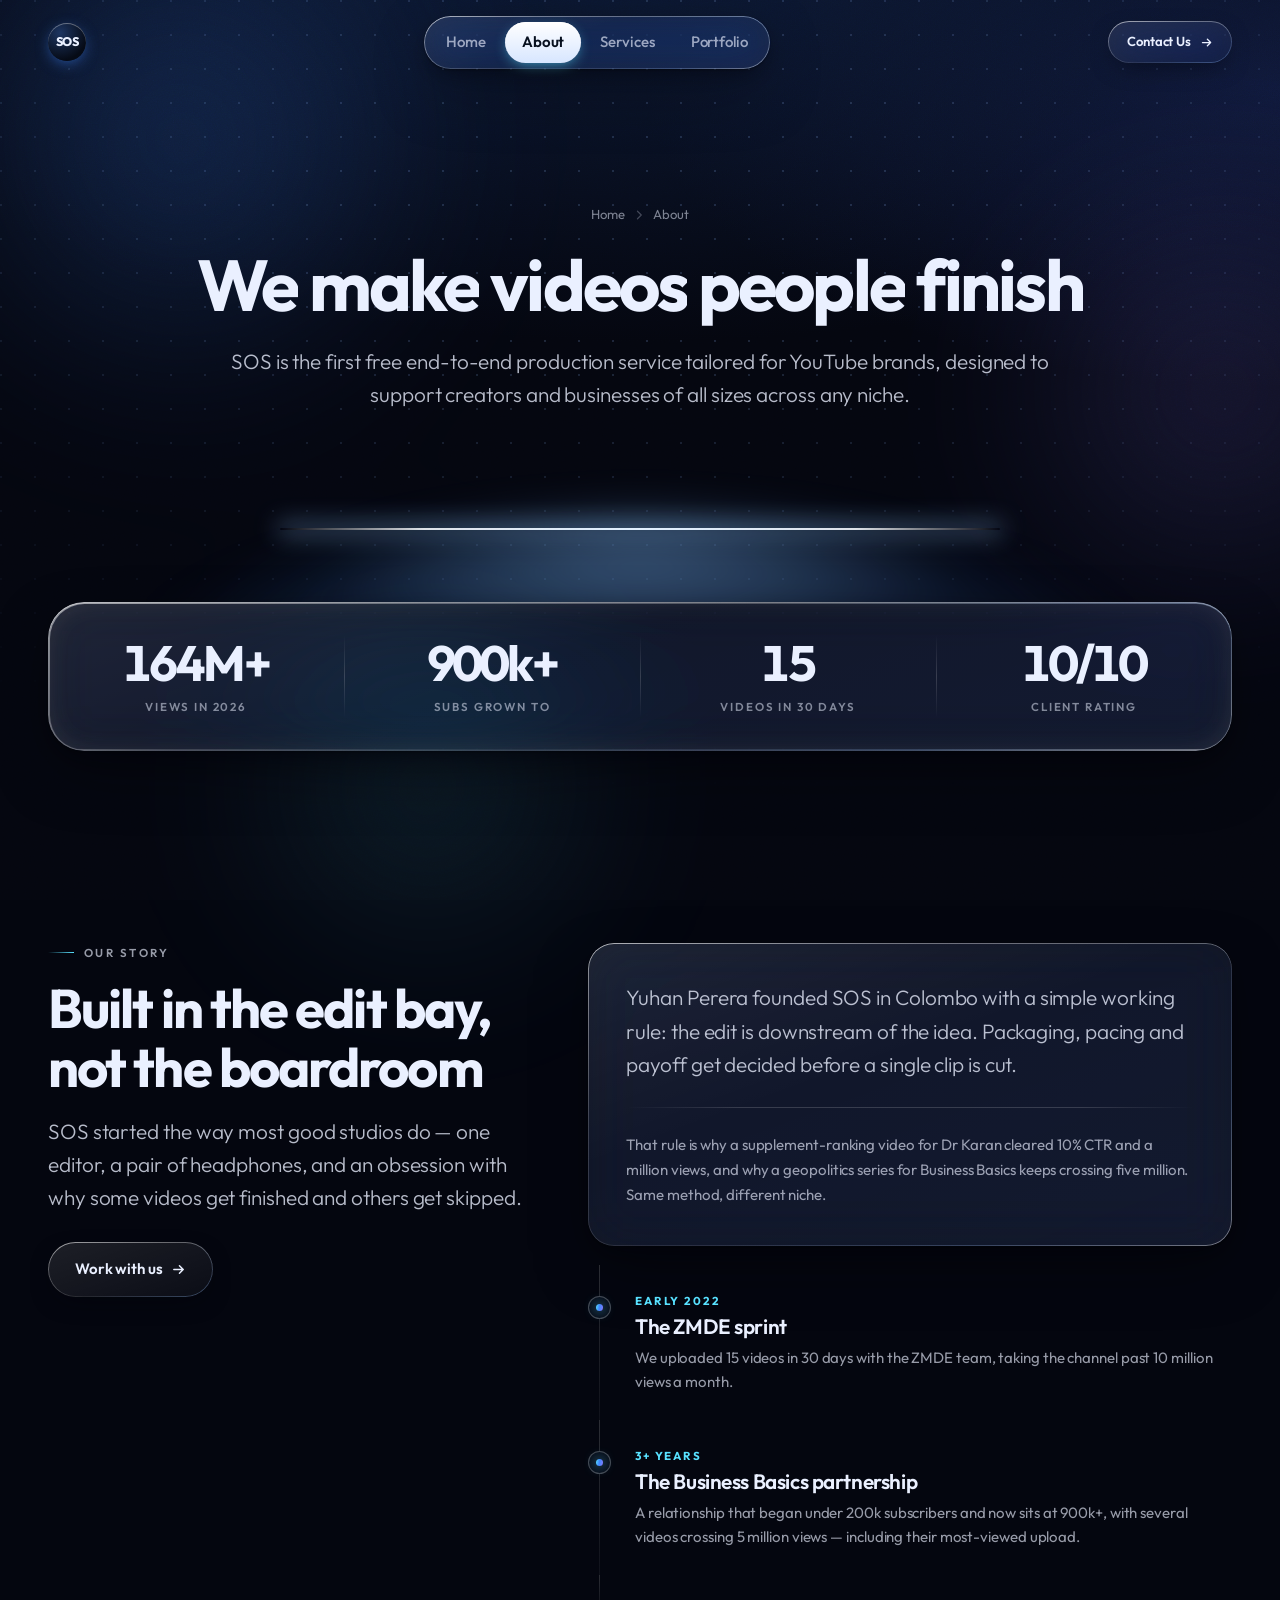
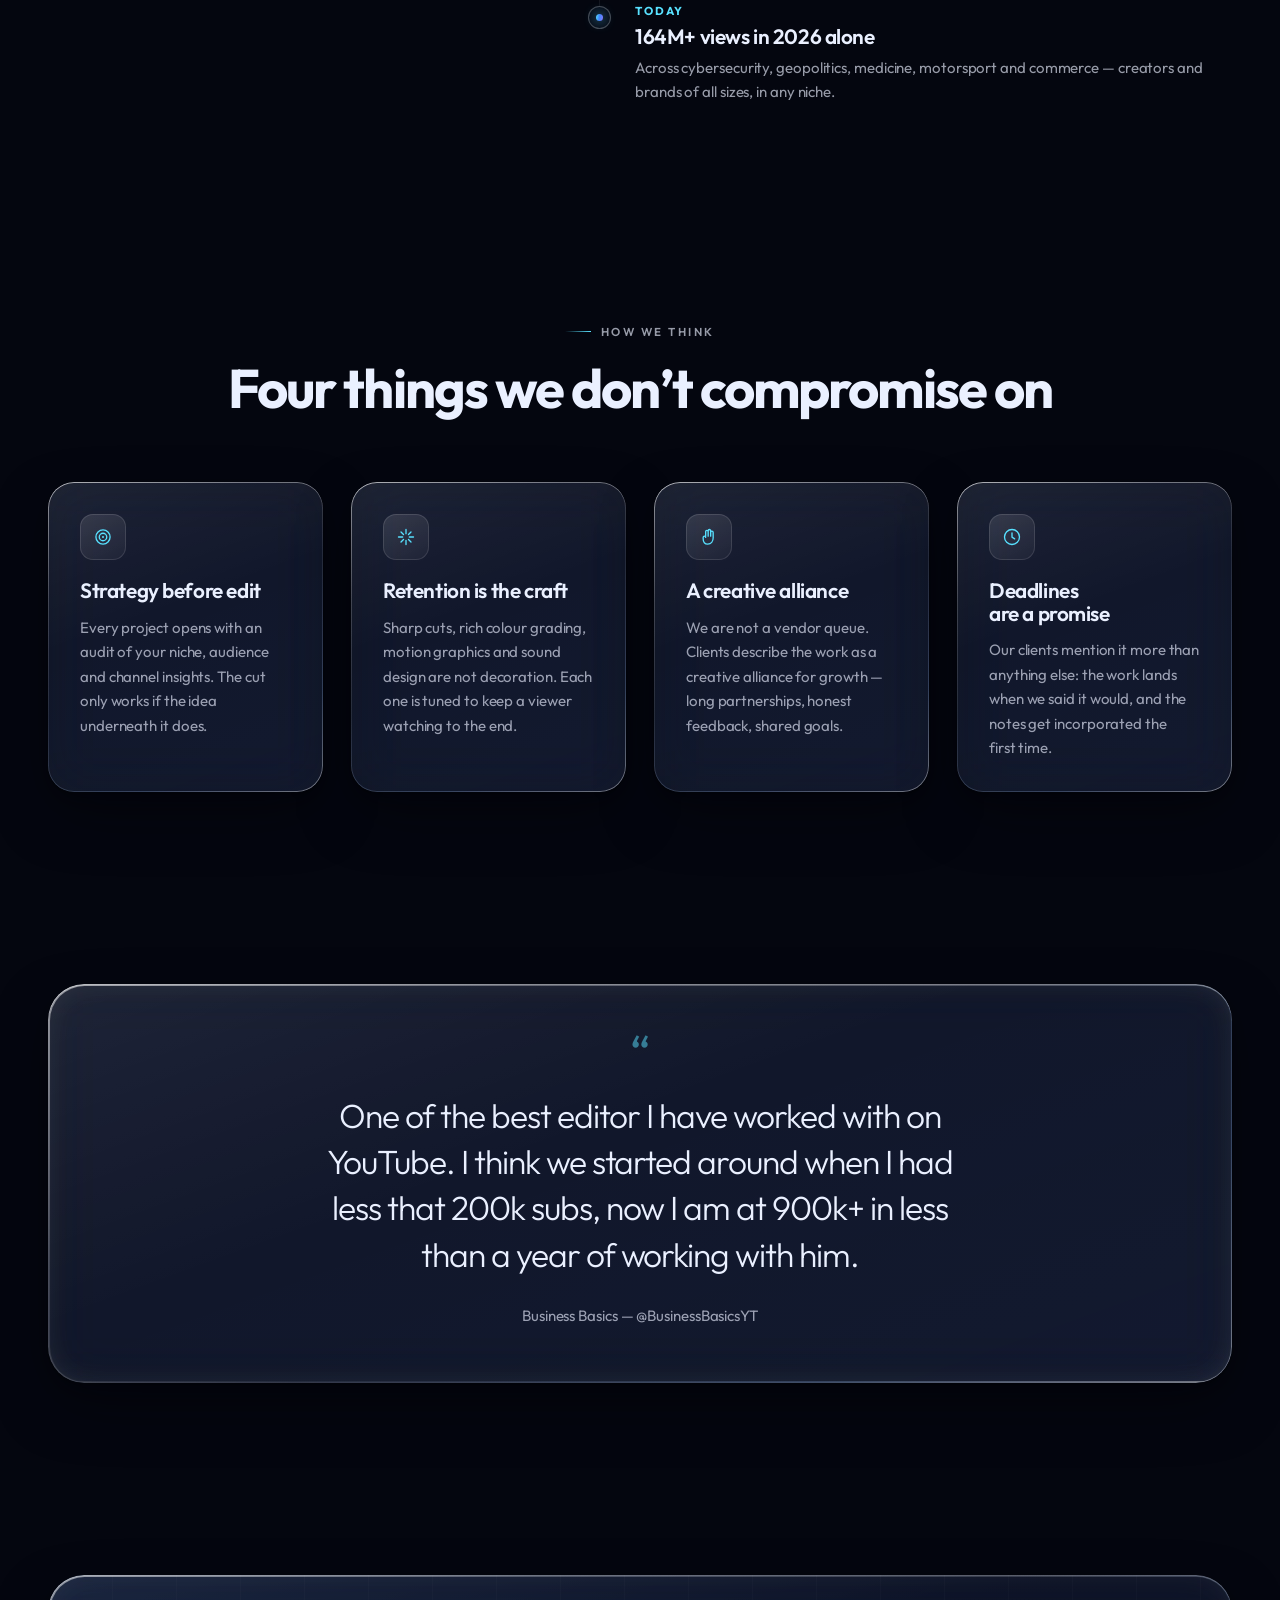
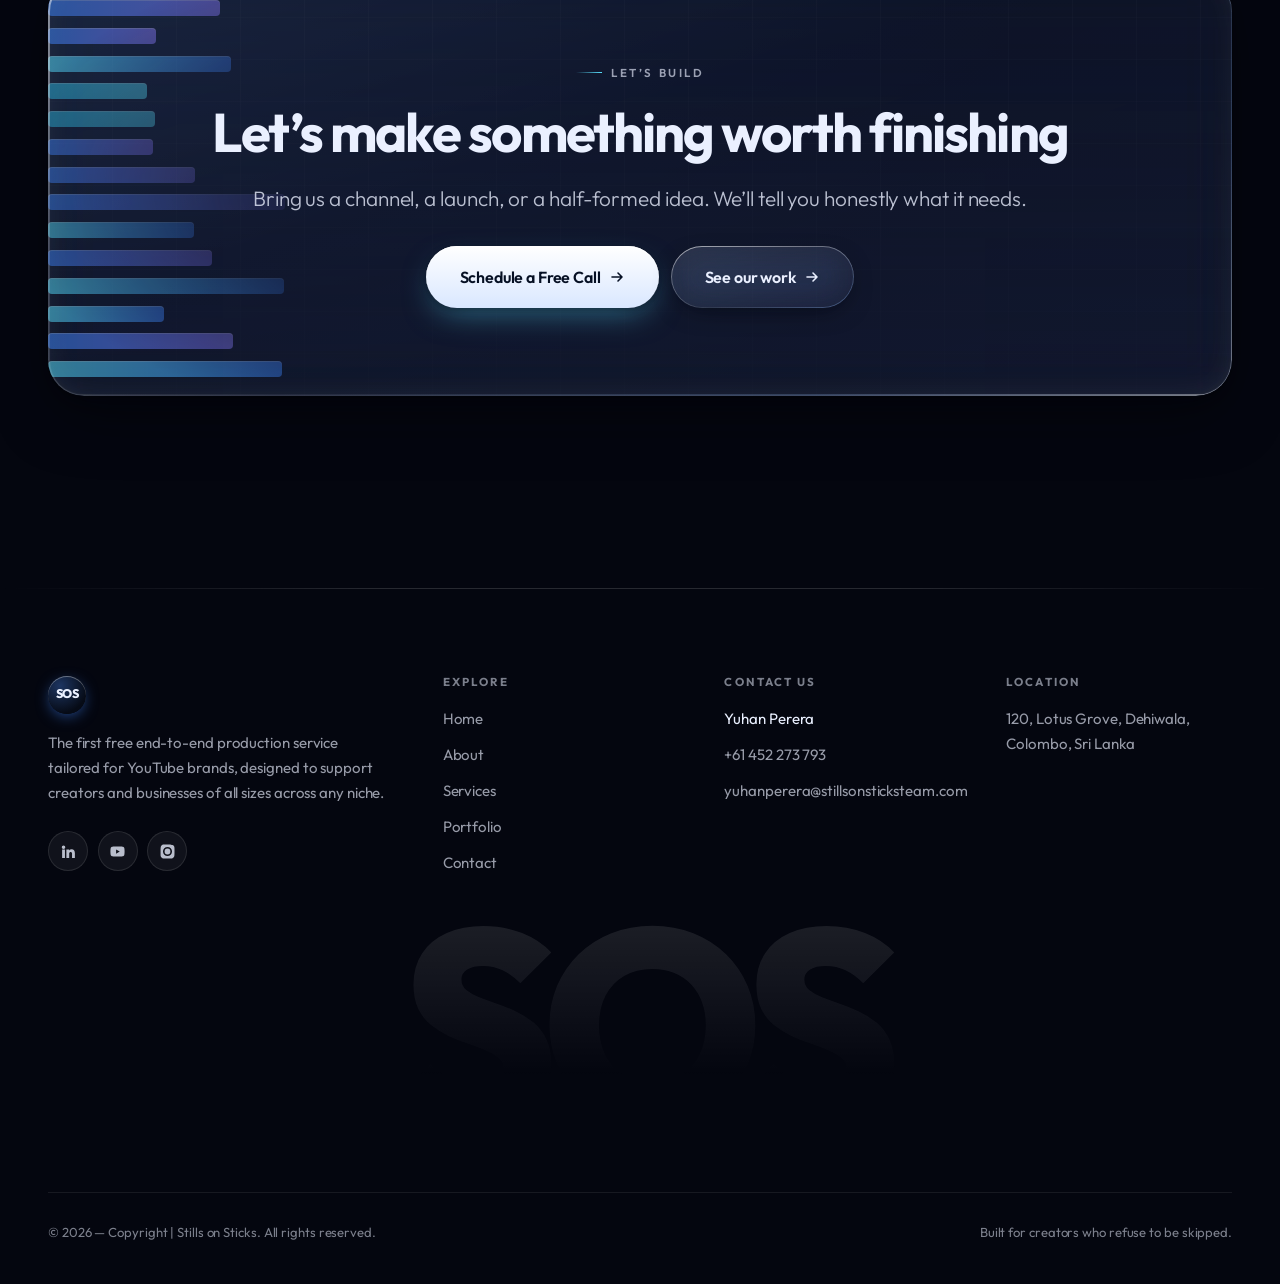
==== about.html @ c63ec37b "Rebuild stillsonsticks.com with liquid glass and scroll motion Rebuilds the site as a dependency-fre" ====
<!doctype html>
<html lang="en">
<head>
<meta charset="utf-8">
<meta name="viewport" content="width=device-width, initial-scale=1">
<title>About — SOS | Stills on Sticks</title>
<meta name="description" content="The first free end-to-end production service tailored for YouTube brands. Founded by Yuhan Perera in Colombo.">
<meta name="theme-color" content="#04060f">
<script>
  /* Mark that JS is live so the scroll-reveal styles apply. If motion.js never
     boots (blocked, failed or slow), drop the flag so nothing stays hidden. */
  document.documentElement.classList.add("js");
  setTimeout(function () {
    if (!document.body || !document.body.dataset.motion) {
      document.documentElement.classList.remove("js");
    }
  }, 2500);
</script>
<meta property="og:type" content="website">
<meta property="og:title" content="About — SOS | Stills on Sticks">
<meta property="og:description" content="The first free end-to-end production service tailored for YouTube brands. Founded by Yuhan Perera in Colombo.">
<meta property="og:site_name" content="SOS — Stills on Sticks">
<meta name="twitter:card" content="summary_large_image">
<link rel="icon" href="assets/img/favicon.svg" type="image/svg+xml">
<link rel="preconnect" href="https://fonts.googleapis.com">
<link rel="preconnect" href="https://fonts.gstatic.com" crossorigin>
<link rel="preconnect" href="https://i.ytimg.com" crossorigin>
<link href="https://fonts.googleapis.com/css2?family=Outfit:wght@300;400;500;600;700;800&display=swap" rel="stylesheet">
<link rel="stylesheet" href="assets/css/base.css">
<link rel="stylesheet" href="assets/css/glass.css">
<link rel="stylesheet" href="assets/css/components.css">
<link rel="stylesheet" href="assets/css/sections.css">
</head>
<body>
<a class="skip-link" href="#main">Skip to content</a>

<div class="atmos" aria-hidden="true">
  <div class="atmos__aurora"><span></span><span></span><span></span></div>
  <div class="atmos__grid"></div>
  <div class="atmos__grain"></div>
  <div class="atmos__cursor"></div>
</div>

<div class="progress" aria-hidden="true"></div>

<header class="nav">
  <div class="nav__inner shell shell--wide">
    <a class="nav__logo" href="index.html" aria-label="SOS, Stills on Sticks — home">
      <span class="mark">SOS</span>
    </a>
    <nav class="nav__links glass glass--pill" aria-label="Primary">
      <span class="nav__pill" aria-hidden="true"></span>
      <a href="index.html">Home</a><a href="about.html" class="is-active" aria-current="page">About</a><a href="services.html">Services</a><a href="portfolio.html">Portfolio</a>
    </nav>
    <div class="nav__actions">
      <a class="btn btn--glass btn--sm" href="contact.html" data-magnetic><span class="btn__label">Contact Us<svg class="arrow" viewBox="0 0 16 16" fill="none" aria-hidden="true"><path d="M3 8h10M9 4l4 4-4 4" stroke="currentColor" stroke-width="1.6" stroke-linecap="round" stroke-linejoin="round"/></svg></span></a>
      <button class="nav__burger glass glass--pill" type="button" aria-expanded="false" aria-controls="drawer" aria-label="Open menu">
        <span></span><span></span><span></span>
      </button>
    </div>
  </div>
</header>

<div class="drawer" id="drawer" aria-hidden="true">
  <a href="index.html" style="--i:0">Home</a><a href="about.html" style="--i:1" class="is-active">About</a><a href="services.html" style="--i:2">Services</a><a href="portfolio.html" style="--i:3">Portfolio</a><a href="contact.html" style="--i:4">Contact</a>
  <a class="btn btn--primary btn--lg" href="contact.html"><span class="btn__label">Book a Free Call<svg class="arrow" viewBox="0 0 16 16" fill="none" aria-hidden="true"><path d="M3 8h10M9 4l4 4-4 4" stroke="currentColor" stroke-width="1.6" stroke-linecap="round" stroke-linejoin="round"/></svg></span></a>
</div>

<main id="main">

<section class="page-hero">
  <div class="shell page-hero__inner">
    <nav class="crumbs" aria-label="Breadcrumb" data-reveal><a href="index.html">Home</a><svg viewBox="0 0 16 16" fill="none" aria-hidden="true"><path d="m6 3 5 5-5 5" stroke="currentColor" stroke-width="1.6" stroke-linecap="round" stroke-linejoin="round"/></svg><span>About</span></nav>
    <h1 class="h1" data-reveal style="--i:1"><span data-words>We make videos people finish</span></h1>
    <p class="lede" data-reveal style="--i:2">SOS is the first free end-to-end production service tailored for YouTube brands, designed to support creators and businesses of all sizes across any niche.</p>
    <div class="beam" data-reveal="scale" style="--i:3" aria-hidden="true"></div>
  </div>
</section>

<section class="section" style="padding-block-start:0">
  <div class="shell">
    <div class="stats glass glass--xl glass--lens" data-reveal="scale" data-reveal-group>
      <div class="stat"><p class="stat__n"><span class="counter" data-count="164" data-suffix="M+">0</span></p><p class="stat__k">Views in 2026</p></div>
      <div class="stat"><p class="stat__n"><span class="counter" data-count="900" data-suffix="k+">0</span></p><p class="stat__k">Subs grown to</p></div>
      <div class="stat"><p class="stat__n"><span class="counter" data-count="15" data-suffix="">0</span></p><p class="stat__k">Videos in 30 days</p></div>
      <div class="stat"><p class="stat__n"><span class="counter" data-count="10" data-suffix="/10">0</span></p><p class="stat__k">Client rating</p></div>
    </div>
  </div>
</section>

<section class="section" aria-labelledby="story-h">
  <div class="shell">
    <div class="split">
      <div class="split__sticky">
        <div class="section-head" style="margin-block-end:0" data-reveal-group>
          <span class="eyebrow" data-reveal>Our story</span>
          <h2 class="h2" id="story-h" data-reveal style="--i:1">Built in the edit bay, not the boardroom</h2>
          <p class="lede" data-reveal style="--i:2">SOS started the way most good studios do &mdash; one editor, a pair of headphones, and an obsession with why some videos get finished and others get skipped.</p>
          <div data-reveal style="--i:3;margin-block-start:.6rem"><a class="btn btn--glass" href="contact.html"><span class="btn__label">Work with us<svg class="arrow" viewBox="0 0 16 16" fill="none" aria-hidden="true"><path d="M3 8h10M9 4l4 4-4 4" stroke="currentColor" stroke-width="1.6" stroke-linecap="round" stroke-linejoin="round"/></svg></span></a></div>
        </div>
      </div>
      <div class="stack" style="--s:1.2rem" data-reveal-group>
        <div class="glass glass--react" style="padding:clamp(1.6rem,3.5vw,2.4rem)" data-reveal>
          <p class="lede" style="font-weight:300">Yuhan Perera founded SOS in Colombo with a simple working rule: the edit is downstream of the idea. Packaging, pacing and payoff get decided before a single clip is cut.</p>
          <hr class="glass-rule" style="margin-block:1.6rem">
          <p class="muted small">That rule is why a supplement-ranking video for Dr Karan cleared 10% CTR and a million views, and why a geopolitics series for Business Basics keeps crossing five million. Same method, different niche.</p>
        </div>
        <div class="timeline" data-reveal-group><div class="tl-item" data-reveal style="--i:0"><span class="tl-dot" aria-hidden="true"></span><div><p class="tl-k">Early 2022</p><h3 class="tl-t">The ZMDE sprint</h3><p class="tl-d">We uploaded 15 videos in 30 days with the ZMDE team, taking the channel past 10 million views a month.</p></div></div><div class="tl-item" data-reveal style="--i:1"><span class="tl-dot" aria-hidden="true"></span><div><p class="tl-k">3+ years</p><h3 class="tl-t">The Business Basics partnership</h3><p class="tl-d">A relationship that began under 200k subscribers and now sits at 900k+, with several videos crossing 5 million views &mdash; including their most-viewed upload.</p></div></div><div class="tl-item" data-reveal style="--i:2"><span class="tl-dot" aria-hidden="true"></span><div><p class="tl-k">Today</p><h3 class="tl-t">164M+ views in 2026 alone</h3><p class="tl-d">Across cybersecurity, geopolitics, medicine, motorsport and commerce &mdash; creators and brands of all sizes, in any niche.</p></div></div></div>
      </div>
    </div>
  </div>
</section>

<section class="section" aria-labelledby="values-h">
  <div class="shell">
    <div class="section-head center" data-reveal-group>
      <span class="eyebrow" data-reveal>How we think</span>
      <h2 class="h2" id="values-h" data-reveal style="--i:1">Four things we don&rsquo;t compromise on</h2>
    </div>
    <div class="grid grid-4" data-reveal-group><article class="tile glass glass--react" data-reveal data-tilt="5" style="--i:0"><span class="tile__ico" aria-hidden="true"><svg viewBox="0 0 24 24" fill="none" aria-hidden="true"><circle cx="12" cy="12" r="8.5" stroke="currentColor" stroke-width="1.6"/><circle cx="12" cy="12" r="4.5" stroke="currentColor" stroke-width="1.6"/><circle cx="12" cy="12" r="1.2" fill="currentColor"/></svg></span><h3 class="tile__t">Strategy before edit</h3><p class="tile__d">Every project opens with an audit of your niche, audience and channel insights. The cut only works if the idea underneath it does.</p></article><article class="tile glass glass--react" data-reveal data-tilt="5" style="--i:1"><span class="tile__ico" aria-hidden="true"><svg viewBox="0 0 24 24" fill="none" aria-hidden="true"><path d="M12 3v5M12 16v5M3 12h5M16 12h5M6 6l3 3M15 15l3 3M18 6l-3 3M9 15l-3 3" stroke="currentColor" stroke-width="1.6" stroke-linecap="round"/></svg></span><h3 class="tile__t">Retention is the craft</h3><p class="tile__d">Sharp cuts, rich colour grading, motion graphics and sound design are not decoration. Each one is tuned to keep a viewer watching to the end.</p></article><article class="tile glass glass--react" data-reveal data-tilt="5" style="--i:2"><span class="tile__ico" aria-hidden="true"><svg viewBox="0 0 24 24" fill="none" aria-hidden="true"><path d="M8 11V5.5a1.5 1.5 0 0 1 3 0V11m0 0V4.5a1.5 1.5 0 0 1 3 0V11m0 0V6.5a1.5 1.5 0 0 1 3 0V13c0 4.4-2.6 7.5-6.5 7.5S5 17.7 5 14v-1.5a1.5 1.5 0 0 1 3 0" stroke="currentColor" stroke-width="1.6" stroke-linecap="round" stroke-linejoin="round"/></svg></span><h3 class="tile__t">A creative alliance</h3><p class="tile__d">We are not a vendor queue. Clients describe the work as a creative alliance for growth &mdash; long partnerships, honest feedback, shared goals.</p></article><article class="tile glass glass--react" data-reveal data-tilt="5" style="--i:3"><span class="tile__ico" aria-hidden="true"><svg viewBox="0 0 24 24" fill="none" aria-hidden="true"><circle cx="12" cy="12" r="9" stroke="currentColor" stroke-width="1.6"/><path d="M12 7v5.2l3.2 2" stroke="currentColor" stroke-width="1.6" stroke-linecap="round" stroke-linejoin="round"/></svg></span><h3 class="tile__t">Deadlines are a promise</h3><p class="tile__d">Our clients mention it more than anything else: the work lands when we said it would, and the notes get incorporated the first time.</p></article></div>
  </div>
</section>

<section class="section" aria-label="What clients say">
  <div class="shell">
    <div class="pull glass glass--xl glass--lens" data-reveal="scale">
      <span class="pull__mark" aria-hidden="true">&ldquo;</span>
      <blockquote class="pull__q">One of the best editor I have worked with on YouTube. I think we started around when I had less that 200k subs, now I am at 900k+ in less than a year of working with him.</blockquote>
      <figcaption class="small muted">Business Basics &mdash; @BusinessBasicsYT</figcaption>
    </div>
  </div>
</section>


<section class="section" aria-labelledby="cta-h">
  <div class="shell">
    <div class="cta-band glass glass--xl glass--lens" data-reveal="scale">
      <div class="cta-band__bg" aria-hidden="true"></div>
      <div class="cta-band__clips" aria-hidden="true"><i style="top:6.0%;width:172px;--dur:30s;--delay:-25s;--c1:#3f87ff;--c2:#8b7cff"></i><i style="top:12.6%;width:108px;--dur:52s;--delay:-34s;--c1:#3f87ff;--c2:#8b7cff"></i><i style="top:19.2%;width:183px;--dur:44s;--delay:-3s;--c1:#58e1ff;--c2:#3f87ff"></i><i style="top:25.8%;width:99px;--dur:28s;--delay:-27s;--c1:#2bb6e0;--c2:#58e1ff"></i><i style="top:32.4%;width:107px;--dur:33s;--delay:-5s;--c1:#2bb6e0;--c2:#58e1ff"></i><i style="top:39.0%;width:105px;--dur:52s;--delay:-36s;--c1:#3f87ff;--c2:#8b7cff"></i><i style="top:45.6%;width:147px;--dur:46s;--delay:-40s;--c1:#3f87ff;--c2:#8b7cff"></i><i style="top:52.2%;width:237px;--dur:44s;--delay:-25s;--c1:#3f87ff;--c2:#8b7cff"></i><i style="top:58.8%;width:146px;--dur:27s;--delay:-35s;--c1:#58e1ff;--c2:#3f87ff"></i><i style="top:65.4%;width:164px;--dur:39s;--delay:-9s;--c1:#3f87ff;--c2:#8b7cff"></i><i style="top:72.0%;width:236px;--dur:35s;--delay:-35s;--c1:#58e1ff;--c2:#3f87ff"></i><i style="top:78.6%;width:116px;--dur:44s;--delay:-36s;--c1:#58e1ff;--c2:#3f87ff"></i><i style="top:85.2%;width:185px;--dur:29s;--delay:-35s;--c1:#3f87ff;--c2:#8b7cff"></i><i style="top:91.8%;width:234px;--dur:27s;--delay:-39s;--c1:#58e1ff;--c2:#3f87ff"></i></div>
      <div class="cta-band__inner">
        <span class="eyebrow">Let&rsquo;s build</span>
        <h2 class="h2" id="cta-h">Let&rsquo;s make something worth finishing</h2>
        <p class="lede center">Bring us a channel, a launch, or a half-formed idea. We&rsquo;ll tell you honestly what it needs.</p>
        <div class="hero__cta">
          <a class="btn btn--primary btn--lg" href="contact.html" data-magnetic><span class="btn__label">Schedule a Free Call<svg class="arrow" viewBox="0 0 16 16" fill="none" aria-hidden="true"><path d="M3 8h10M9 4l4 4-4 4" stroke="currentColor" stroke-width="1.6" stroke-linecap="round" stroke-linejoin="round"/></svg></span></a>
          <a class="btn btn--glass btn--lg" href="portfolio.html" data-magnetic><span class="btn__label">See our work<svg class="arrow" viewBox="0 0 16 16" fill="none" aria-hidden="true"><path d="M3 8h10M9 4l4 4-4 4" stroke="currentColor" stroke-width="1.6" stroke-linecap="round" stroke-linejoin="round"/></svg></span></a>
        </div>
      </div>
    </div>
  </div>
</section>


</main>

<footer class="footer">
  <div class="shell">
    <div class="footer__grid">
      <div>
        <a class="nav__logo" href="index.html" aria-label="SOS, Stills on Sticks — home"><span class="mark">SOS</span></a>
        <p class="small muted" style="margin-block-start:1.1rem;max-inline-size:38ch">
          The first free end-to-end production service tailored for YouTube brands, designed to
          support creators and businesses of all sizes across any niche.
        </p>
        <div class="socials" style="margin-block-start:1.6rem">
          <a href="https://www.linkedin.com/" target="_blank" rel="noopener noreferrer" aria-label="LinkedIn"><svg viewBox="0 0 24 24" aria-hidden="true"><path d="M4.98 3.5a2.5 2.5 0 1 1 0 5 2.5 2.5 0 0 1 0-5ZM3 9h4v12H3zM9.5 9H13v1.7a3.8 3.8 0 0 1 3.4-1.9c3 0 4.6 1.9 4.6 5.4V21h-4v-5.9c0-1.5-.5-2.5-1.9-2.5-1.1 0-1.7.7-2 1.4-.1.3-.1.7-.1 1V21h-4V9Z"/></svg></a>
          <a href="https://www.youtube.com/" target="_blank" rel="noopener noreferrer" aria-label="YouTube"><svg viewBox="0 0 24 24" aria-hidden="true"><path d="M21.6 7.2a2.5 2.5 0 0 0-1.8-1.8C18.2 5 12 5 12 5s-6.2 0-7.8.4A2.5 2.5 0 0 0 2.4 7.2 26 26 0 0 0 2 12a26 26 0 0 0 .4 4.8 2.5 2.5 0 0 0 1.8 1.8C5.8 19 12 19 12 19s6.2 0 7.8-.4a2.5 2.5 0 0 0 1.8-1.8A26 26 0 0 0 22 12a26 26 0 0 0-.4-4.8ZM10 15V9l5.2 3Z"/></svg></a>
          <a href="https://www.instagram.com/" target="_blank" rel="noopener noreferrer" aria-label="Instagram"><svg viewBox="0 0 24 24" aria-hidden="true"><path d="M12 2.2c3.2 0 3.6 0 4.9.1 1.2.1 1.8.3 2.2.4.6.2 1 .5 1.4.9.4.4.7.8.9 1.4.2.4.4 1 .4 2.2.1 1.3.1 1.7.1 4.9s0 3.6-.1 4.9c-.1 1.2-.3 1.8-.4 2.2-.2.6-.5 1-.9 1.4-.4.4-.8.7-1.4.9-.4.2-1 .4-2.2.4-1.3.1-1.7.1-4.9.1s-3.6 0-4.9-.1c-1.2-.1-1.8-.3-2.2-.4a3.9 3.9 0 0 1-1.4-.9 3.9 3.9 0 0 1-.9-1.4c-.2-.4-.4-1-.4-2.2C2.2 15.6 2.2 15.2 2.2 12s0-3.6.1-4.9c.1-1.2.3-1.8.4-2.2.2-.6.5-1 .9-1.4.4-.4.8-.7 1.4-.9.4-.2 1-.4 2.2-.4C8.4 2.2 8.8 2.2 12 2.2Zm0 3.4A6.4 6.4 0 1 0 18.4 12 6.4 6.4 0 0 0 12 5.6Zm0 10.5A4.1 4.1 0 1 1 16.1 12 4.1 4.1 0 0 1 12 16.1Zm6.6-10.7a1.5 1.5 0 1 1-1.5-1.5 1.5 1.5 0 0 1 1.5 1.5Z"/></svg></a>
        </div>
      </div>

      <nav aria-label="Footer">
        <h2 class="footer__title">Explore</h2>
        <div class="footer__list"><a href="index.html">Home</a><a href="about.html">About</a><a href="services.html">Services</a><a href="portfolio.html">Portfolio</a><a href="contact.html">Contact</a></div>
      </nav>

      <div>
        <h2 class="footer__title">Contact Us</h2>
        <div class="footer__list">
          <span style="color:var(--fg)">Yuhan Perera</span>
          <a href="tel:+61452273793">+61 452 273 793</a>
          <a href="mailto:yuhanperera@stillsonsticksteam.com">yuhanperera@stillsonsticksteam.com</a>
        </div>
      </div>

      <div>
        <h2 class="footer__title">Location</h2>
        <div class="footer__list"><span>120, Lotus Grove, Dehiwala, Colombo, Sri Lanka</span></div>
      </div>
    </div>

    <p class="footer__wordmark" aria-hidden="true">SOS</p>

    <div class="footer__base">
      <span>&copy; <span data-year>2026</span> — Copyright | Stills on Sticks. All rights reserved.</span>
      <span>Built for creators who refuse to be skipped.</span>
    </div>
  </div>
</footer>

<script src="assets/js/motion.js" defer></script>
<script src="assets/js/app.js" defer></script>
</body>
</html>
---- assets/css/base.css ----
/* ==========================================================================
   SOS — Stills on Sticks
   base.css — design tokens, reset, typography, layout, atmosphere
   ========================================================================== */

/* ---------- Tokens ---------- */
:root {
  /* Ink — deep-space navy ramp */
  --ink-1000: #02040a;
  --ink-900:  #04060f;
  --ink-800:  #070b18;
  --ink-700:  #0b1222;
  --ink-600:  #111a2e;
  --ink-500:  #1a2440;

  /* Signal colours */
  --cyan:    #58e1ff;
  --cyan-dim:#2bb6e0;
  --violet:  #8b7cff;
  --azure:   #3f87ff;
  --ember:   #ff6a3d;

  /* Foreground */
  --fg:    #eaf0ff;
  /* Alphas chosen so each still clears WCAG AA (4.5:1) against the lighter
     glass card surfaces, not just the near-black page background. */
  --fg-2:  rgb(234 240 255 / 0.78);
  --fg-3:  rgb(234 240 255 / 0.64);
  --fg-4:  rgb(234 240 255 / 0.52);

  /* Gradients */
  --grad-signal: linear-gradient(100deg, var(--cyan) 0%, var(--azure) 48%, var(--violet) 100%);
  --grad-text:   linear-gradient(100deg, #ffffff 0%, #cfe6ff 40%, var(--cyan) 72%, var(--violet) 100%);
  --grad-ember:  linear-gradient(100deg, #ffb37a 0%, var(--ember) 100%);

  /* Liquid glass */
  --glass-blur: 26px;
  --glass-sat: 175%;
  --glass-tint: rgb(146 180 255 / 0.07);
  --glass-tint-strong: rgb(146 180 255 / 0.12);
  --glass-edge: rgb(255 255 255 / 0.22);
  --glass-edge-soft: rgb(255 255 255 / 0.1);
  --glass-bevel:
    inset 0 1px 0 0 rgb(255 255 255 / 0.3),
    inset 0 -1px 1px 0 rgb(255 255 255 / 0.07),
    inset 1px 0 0 0 rgb(255 255 255 / 0.06),
    inset -1px 0 0 0 rgb(255 255 255 / 0.06);
  --glass-cast:
    0 1px 2px rgb(2 4 10 / 0.4),
    0 8px 24px -8px rgb(2 4 10 / 0.6),
    0 24px 64px -16px rgb(2 4 10 / 0.5);

  /* Radii */
  --r-xs: 8px;
  --r-sm: 12px;
  --r-md: 18px;
  --r-lg: 26px;
  --r-xl: 36px;
  --r-pill: 999px;

  /* Rhythm */
  --gutter: clamp(1.25rem, 4vw, 3rem);
  --shell: 1240px;
  --section-y: clamp(3.75rem, 7.5vw, 6.75rem);

  /* Type scale — fluid */
  --t-display: clamp(2.75rem, 1.2rem + 7vw, 7rem);
  --t-h1:      clamp(2.25rem, 1.1rem + 5vw, 4.5rem);
  --t-h2:      clamp(1.9rem, 1rem + 3.4vw, 3.4rem);
  --t-h3:      clamp(1.3rem, 1rem + 1.2vw, 1.85rem);
  --t-h4:      clamp(1.08rem, 0.95rem + 0.5vw, 1.3rem);
  --t-body:    clamp(1rem, 0.96rem + 0.2vw, 1.09rem);
  --t-sm:      0.94rem;
  --t-xs:      0.82rem;
  --t-micro:   0.72rem;

  /* Motion */
  --e-out:   cubic-bezier(0.16, 1, 0.3, 1);
  --e-inout: cubic-bezier(0.76, 0, 0.24, 1);
  --e-spring:cubic-bezier(0.34, 1.56, 0.64, 1);
  --d-fast: 0.22s;
  --d-med:  0.45s;
  --d-slow: 0.9s;

  --nav-h: 76px;
  color-scheme: dark;
}

/* ---------- Reset ---------- */
*, *::before, *::after { box-sizing: border-box; }

* { margin: 0; }

html {
  -webkit-text-size-adjust: 100%;
  scroll-behavior: smooth;
  scroll-padding-top: calc(var(--nav-h) + 24px);
}

body {
  min-height: 100svh;
  background: var(--ink-900);
  color: var(--fg);
  font-family: "Outfit", ui-sans-serif, system-ui, -apple-system, "Segoe UI", Roboto, sans-serif;
  font-size: var(--t-body);
  font-weight: 400;
  line-height: 1.65;
  letter-spacing: -0.005em;
  -webkit-font-smoothing: antialiased;
  -moz-osx-font-smoothing: grayscale;
  text-rendering: optimizeLegibility;
  overflow-x: hidden;
}

img, svg, video, canvas { display: block; max-width: 100%; height: auto; }
input, button, textarea, select { font: inherit; color: inherit; }
button { background: none; border: 0; cursor: pointer; }
a { color: inherit; text-decoration: none; }
ul, ol { list-style: none; padding: 0; }
:where(h1, h2, h3, h4, h5, h6) { font-weight: 600; line-height: 1.08; letter-spacing: -0.03em; text-wrap: balance; }
p { text-wrap: pretty; }

/* Visible, on-brand focus for keyboard users */
:focus-visible {
  outline: 2px solid var(--cyan);
  outline-offset: 3px;
  border-radius: var(--r-xs);
}

::selection { background: rgb(88 225 255 / 0.3); color: #fff; }

/* Scrollbar */
::-webkit-scrollbar { width: 10px; height: 10px; }
::-webkit-scrollbar-track { background: var(--ink-900); }
::-webkit-scrollbar-thumb {
  background: linear-gradient(var(--azure), var(--violet));
  border-radius: 99px;
  border: 2px solid var(--ink-900);
}

/* ---------- Skip link ---------- */
.skip-link {
  position: fixed;
  top: 0; left: 50%;
  translate: -50% -130%;
  z-index: 2000;
  padding: 0.75rem 1.4rem;
  background: var(--ink-700);
  border: 1px solid var(--glass-edge);
  border-radius: 0 0 var(--r-md) var(--r-md);
  font-weight: 600;
  transition: translate var(--d-fast) var(--e-out);
}
.skip-link:focus-visible { translate: -50% 0; }

/* ---------- Layout ---------- */
.shell {
  width: min(100% - (var(--gutter) * 2), var(--shell));
  margin-inline: auto;
}
.shell--wide { --shell: 1440px; }
.section { padding-block: var(--section-y); position: relative; }
.stack { display: grid; gap: var(--s, 1rem); }

/* ---------- Typography helpers ---------- */
.display {
  font-size: var(--t-display);
  font-weight: 700;
  line-height: 0.95;
  letter-spacing: -0.045em;
}
.h1 { font-size: var(--t-h1); font-weight: 700; letter-spacing: -0.04em; }
.h2 { font-size: var(--t-h2); font-weight: 700; letter-spacing: -0.035em; }
.h3 { font-size: var(--t-h3); font-weight: 600; }
.h4 { font-size: var(--t-h4); font-weight: 600; letter-spacing: -0.02em; }

.lede {
  font-size: clamp(1.05rem, 0.98rem + 0.45vw, 1.3rem);
  color: var(--fg-2);
  font-weight: 300;
  line-height: 1.6;
  max-width: 62ch;
}

.muted { color: var(--fg-3); }
.small { font-size: var(--t-sm); }

/* Gradient text — kept legible by a solid fallback colour */
.grad-text {
  color: #dceaff;
  background: var(--grad-text);
  -webkit-background-clip: text;
  background-clip: text;
  -webkit-text-fill-color: transparent;
}

/* Section eyebrow */
.eyebrow {
  display: inline-flex;
  align-items: center;
  gap: 0.6rem;
  font-size: var(--t-micro);
  font-weight: 600;
  letter-spacing: 0.22em;
  text-transform: uppercase;
  color: var(--fg-3);
}
.eyebrow::before {
  content: "";
  inline-size: 26px;
  block-size: 1px;
  background: linear-gradient(90deg, transparent, var(--cyan));
}

.section-head { display: grid; gap: 1.1rem; margin-block-end: clamp(2.5rem, 5vw, 4rem); }
.section-head .lede { margin: 0; }

/* ---------- Atmosphere ---------- */
/* Fixed, layered background: base wash + drifting aurora + grid + grain */
.atmos {
  position: fixed;
  inset: 0;
  z-index: -1;
  pointer-events: none;
  background:
    radial-gradient(120% 80% at 50% -10%, #0d1b38 0%, transparent 60%),
    radial-gradient(90% 60% at 100% 10%, #10183a 0%, transparent 55%),
    var(--ink-900);
}

/* Aurora blobs */
.atmos__aurora {
  position: absolute;
  inset: -20%;
  filter: blur(90px);
  opacity: 0.5;
}
.atmos__aurora span {
  position: absolute;
  display: block;
  border-radius: 50%;
  mix-blend-mode: screen;
  animation: drift var(--dur, 26s) var(--e-inout) infinite alternate;
  animation-delay: var(--delay, 0s);
}
.atmos__aurora span:nth-child(1) {
  inline-size: 46vw; block-size: 46vw;
  inset-block-start: 2%; inset-inline-start: 8%;
  background: radial-gradient(circle, rgb(63 135 255 / 0.5), transparent 68%);
  --dur: 30s;
}
.atmos__aurora span:nth-child(2) {
  inline-size: 38vw; block-size: 38vw;
  inset-block-start: 26%; inset-inline-end: 4%;
  background: radial-gradient(circle, rgb(139 124 255 / 0.42), transparent 68%);
  --dur: 38s; --delay: -8s;
}
.atmos__aurora span:nth-child(3) {
  inline-size: 34vw; block-size: 34vw;
  inset-block-end: 6%; inset-inline-start: 26%;
  background: radial-gradient(circle, rgb(88 225 255 / 0.3), transparent 68%);
  --dur: 34s; --delay: -16s;
}

@keyframes drift {
  from { transform: translate3d(0, 0, 0) scale(1); }
  to   { transform: translate3d(6vw, -5vh, 0) scale(1.18); }
}

/* Fine dot grid, masked so it fades toward the edges */
.atmos__grid {
  position: absolute;
  inset: 0;
  background-image: radial-gradient(circle at 1px 1px, rgb(150 190 255 / 0.17) 1px, transparent 0);
  background-size: 34px 34px;
  mask-image: radial-gradient(120% 90% at 50% 20%, #000 20%, transparent 78%);
  -webkit-mask-image: radial-gradient(120% 90% at 50% 20%, #000 20%, transparent 78%);
}

/* Film grain — SVG turbulence, cheap and GPU friendly */
.atmos__grain {
  position: absolute;
  inset: 0;
  opacity: 0.4;
  mix-blend-mode: overlay;
  background-image: url("data:image/svg+xml,%3Csvg xmlns='http://www.w3.org/2000/svg' width='180' height='180'%3E%3Cfilter id='n'%3E%3CfeTurbulence type='fractalNoise' baseFrequency='0.82' numOctaves='3' stitchTiles='stitch'/%3E%3C/filter%3E%3Crect width='100%25' height='100%25' filter='url(%23n)' opacity='0.5'/%3E%3C/svg%3E");
}

/* Cursor-following ambient glow (desktop pointer only) */
.atmos__cursor {
  position: absolute;
  inset-block-start: 0; inset-inline-start: 0;
  inline-size: 620px; block-size: 620px;
  margin: -310px 0 0 -310px;
  border-radius: 50%;
  background: radial-gradient(circle, rgb(88 225 255 / 0.12), transparent 62%);
  translate: var(--cx, 50vw) var(--cy, 40vh);
  transition: opacity 0.6s var(--e-out);
  opacity: 0;
}
@media (hover: hover) and (pointer: fine) {
  body.cursor-ready .atmos__cursor { opacity: 1; }
}

/* ---------- Accessibility: motion ---------- */
@media (prefers-reduced-motion: reduce) {
  html { scroll-behavior: auto; }
  *, *::before, *::after {
    animation-duration: 0.001ms !important;
    animation-iteration-count: 1 !important;
    transition-duration: 0.001ms !important;
    scroll-behavior: auto !important;
  }
  .atmos__aurora span { animation: none; }
}
---- assets/css/glass.css ----
/* ==========================================================================
   glass.css — the liquid glass system
   --------------------------------------------------------------------------
   A glass surface here is built from five stacked ingredients:
     1. a backdrop filter (blur + saturate + brightness) that bends what's behind
     2. a translucent tint so the surface reads as a material, not a hole
     3. a 1px specular rim drawn with a masked gradient border
     4. an inner bevel (inset shadows) that gives the edge physical thickness
     5. a cursor-tracked bloom that moves light across the surface

   Cards opt in with .glass plus a size modifier. Interactive surfaces add
   .glass--react to get the bloom and the lift.
   ========================================================================== */

.glass {
  position: relative;
  isolation: isolate;
  border-radius: var(--r-lg);
  background:
    linear-gradient(160deg, rgb(255 255 255 / 0.075) 0%, rgb(255 255 255 / 0.02) 42%, rgb(146 180 255 / 0.045) 100%),
    var(--glass-tint);
  box-shadow: var(--glass-bevel), var(--glass-cast);
  backdrop-filter: blur(var(--glass-blur)) saturate(var(--glass-sat)) brightness(1.08);
  -webkit-backdrop-filter: blur(var(--glass-blur)) saturate(var(--glass-sat)) brightness(1.08);
}

/* Browsers without backdrop-filter get a denser tint so text stays readable. */
@supports not (backdrop-filter: blur(1px)) {
  .glass { background: linear-gradient(160deg, #141f38 0%, #0c1426 100%); }
}

/* --- 3. Specular rim -------------------------------------------------------
   A real 1px gradient border, drawn by masking out the element's interior.
   --rim-a is rotated by JS toward the pointer so the highlight travels. */
.glass::before {
  content: "";
  position: absolute;
  inset: 0;
  z-index: 2;
  border-radius: inherit;
  padding: 1px;
  background: linear-gradient(
    var(--rim-a, 150deg),
    rgb(255 255 255 / 0.5) 0%,
    rgb(255 255 255 / 0.14) 26%,
    rgb(255 255 255 / 0.04) 50%,
    rgb(146 190 255 / 0.2) 78%,
    rgb(255 255 255 / 0.38) 100%
  );
  -webkit-mask: linear-gradient(#000 0 0) content-box, linear-gradient(#000 0 0);
  -webkit-mask-composite: xor;
  mask: linear-gradient(#000 0 0) content-box, linear-gradient(#000 0 0);
  mask-composite: exclude;
  pointer-events: none;
  transition: background var(--d-med) var(--e-out);
}

/* --- 5. Cursor bloom -------------------------------------------------------
   Two stacked radials: a tight specular hotspot and a wide colour wash.
   Position comes from --mx/--my, set by glass.js on pointermove. */
.glass::after {
  content: "";
  position: absolute;
  inset: 0;
  z-index: 1;
  border-radius: inherit;
  background:
    radial-gradient(240px circle at var(--mx, 50%) var(--my, 0%),
      rgb(255 255 255 / 0.13), transparent 62%),
    radial-gradient(520px circle at var(--mx, 50%) var(--my, 0%),
      rgb(88 225 255 / 0.1), transparent 68%);
  opacity: 0;
  pointer-events: none;
  transition: opacity var(--d-med) var(--e-out);
}

.glass > * { position: relative; z-index: 3; }

/* --- Interactive surfaces -------------------------------------------------- */
.glass--react {
  transition:
    transform var(--d-med) var(--e-out),
    box-shadow var(--d-med) var(--e-out),
    background var(--d-med) var(--e-out);
  will-change: transform;
}
.glass--react:hover,
.glass--react:focus-within {
  transform: translateY(-5px);
  box-shadow:
    var(--glass-bevel),
    0 2px 4px rgb(2 4 10 / 0.45),
    0 18px 44px -10px rgb(2 4 10 / 0.68),
    0 44px 96px -24px rgb(63 135 255 / 0.3);
}
.glass--react:hover::after,
.glass--react:focus-within::after { opacity: 1; }

/* --- Size / density modifiers ---------------------------------------------- */
.glass--sm   { border-radius: var(--r-md); --glass-blur: 18px; }
.glass--pill { border-radius: var(--r-pill); --glass-blur: 20px; }
.glass--xl   { border-radius: var(--r-xl); }

.glass--thin {
  background: linear-gradient(160deg, rgb(255 255 255 / 0.05), rgb(255 255 255 / 0.015));
  box-shadow: inset 0 1px 0 0 rgb(255 255 255 / 0.18), 0 8px 28px -12px rgb(2 4 10 / 0.6);
}

.glass--deep {
  --glass-blur: 40px;
  background:
    linear-gradient(160deg, rgb(255 255 255 / 0.1) 0%, rgb(255 255 255 / 0.025) 45%, rgb(139 124 255 / 0.07) 100%),
    rgb(10 16 32 / 0.5);
}

/* --- Lens rim --------------------------------------------------------------
   A heavier, asymmetric edge that reads as thick glass catching light from
   the upper-left, with an inner caustic ring where the "bevel" refracts. */
.glass--lens {
  box-shadow:
    inset 0 1.5px 0 0 rgb(255 255 255 / 0.4),
    inset 0 -2px 2px -1px rgb(255 255 255 / 0.1),
    inset 2px 0 3px -2px rgb(255 255 255 / 0.22),
    inset -2px 0 3px -2px rgb(146 190 255 / 0.18),
    inset 0 0 36px -12px rgb(255 255 255 / 0.16),
    var(--glass-cast);
}
.glass--lens::before { padding: 1.5px; }

/* --- Travelling sheen ------------------------------------------------------
   A narrow band of light that sweeps across on hover. Purely decorative. */
.glass--sheen { overflow: hidden; }
.glass--sheen > .sheen {
  position: absolute;
  inset-block: -60%;
  inset-inline-start: -40%;
  inline-size: 38%;
  z-index: 2;
  background: linear-gradient(100deg, transparent, rgb(255 255 255 / 0.16), transparent);
  rotate: 16deg;
  translate: -220% 0;
  pointer-events: none;
}
.glass--sheen:hover > .sheen,
.glass--sheen:focus-within > .sheen {
  transition: translate 0.95s var(--e-out);
  translate: 480% 0;
}

/* --- Frosted divider -------------------------------------------------------- */
.glass-rule {
  block-size: 1px;
  border: 0;
  background: linear-gradient(90deg, transparent, rgb(255 255 255 / 0.16) 20%, rgb(255 255 255 / 0.16) 80%, transparent);
}

/* ==========================================================================
   Buttons — glass pills with a magnetic pull (see glass.js)
   ========================================================================== */
.btn {
  --btn-bg: transparent;
  position: relative;
  display: inline-flex;
  align-items: center;
  justify-content: center;
  gap: 0.6rem;
  padding: 0.95rem 1.7rem;
  border-radius: var(--r-pill);
  font-size: var(--t-sm);
  font-weight: 600;
  letter-spacing: -0.01em;
  white-space: nowrap;
  isolation: isolate;
  transition: transform var(--d-fast) var(--e-out), box-shadow var(--d-med) var(--e-out), color var(--d-fast) var(--e-out);
  will-change: transform;
}
.btn:active { transform: scale(0.97); }
.btn__label { position: relative; z-index: 3; display: inline-flex; align-items: center; gap: 0.55rem; }
.btn svg { inline-size: 1em; block-size: 1em; flex: none; }

/* Primary — solid light pill, the brightest thing on the page */
.btn--primary {
  background: linear-gradient(180deg, #ffffff, #d9e7ff);
  color: #061024;
  box-shadow:
    inset 0 1px 0 rgb(255 255 255 / 0.9),
    0 2px 6px rgb(2 4 10 / 0.4),
    0 12px 32px -10px rgb(88 225 255 / 0.5);
}
.btn--primary:hover {
  box-shadow:
    inset 0 1px 0 rgb(255 255 255 / 0.9),
    0 2px 6px rgb(2 4 10 / 0.4),
    0 18px 48px -10px rgb(88 225 255 / 0.75);
}

/* Glass — translucent with the full rim + bloom treatment */
.btn--glass {
  color: var(--fg);
  background: linear-gradient(160deg, rgb(255 255 255 / 0.1), rgb(255 255 255 / 0.03));
  backdrop-filter: blur(18px) saturate(170%);
  -webkit-backdrop-filter: blur(18px) saturate(170%);
  box-shadow: inset 0 1px 0 rgb(255 255 255 / 0.28), 0 8px 26px -10px rgb(2 4 10 / 0.7);
}
.btn--glass::before {
  content: "";
  position: absolute;
  inset: 0;
  z-index: 2;
  border-radius: inherit;
  padding: 1px;
  background: linear-gradient(var(--rim-a, 150deg), rgb(255 255 255 / 0.45), rgb(255 255 255 / 0.08) 50%, rgb(146 190 255 / 0.35));
  -webkit-mask: linear-gradient(#000 0 0) content-box, linear-gradient(#000 0 0);
  -webkit-mask-composite: xor;
  mask: linear-gradient(#000 0 0) content-box, linear-gradient(#000 0 0);
  mask-composite: exclude;
  pointer-events: none;
}
.btn--glass::after {
  content: "";
  position: absolute;
  inset: 0;
  z-index: 1;
  border-radius: inherit;
  background: radial-gradient(160px circle at var(--mx, 50%) var(--my, 50%), rgb(88 225 255 / 0.3), transparent 64%);
  opacity: 0;
  transition: opacity var(--d-med) var(--e-out);
  pointer-events: none;
}
.btn--glass:hover::after { opacity: 1; }

/* Signal — gradient fill for the highest-intent actions */
.btn--signal {
  color: #04101f;
  background: var(--grad-signal);
  box-shadow: inset 0 1px 0 rgb(255 255 255 / 0.5), 0 14px 38px -12px rgb(63 135 255 / 0.8);
}
.btn--signal:hover { box-shadow: inset 0 1px 0 rgb(255 255 255 / 0.5), 0 20px 56px -12px rgb(63 135 255 / 0.95); }

/* Ghost — text-weight action */
.btn--ghost { color: var(--fg-2); padding-inline: 0.6rem; }
.btn--ghost:hover { color: var(--fg); }

.btn--lg { padding: 1.1rem 2.1rem; font-size: 1rem; }
.btn--sm { padding: 0.65rem 1.2rem; font-size: var(--t-xs); }
.btn--block { display: flex; inline-size: 100%; }

/* Arrow that nudges on hover */
.btn .arrow { transition: translate var(--d-fast) var(--e-out); }
.btn:hover .arrow { translate: 3px 0; }

/* ==========================================================================
   Chips / tags
   ========================================================================== */
.chip {
  display: inline-flex;
  align-items: center;
  gap: 0.5rem;
  padding: 0.42rem 0.9rem;
  border-radius: var(--r-pill);
  font-size: var(--t-micro);
  font-weight: 600;
  letter-spacing: 0.08em;
  text-transform: uppercase;
  color: var(--fg-2);
  background: rgb(255 255 255 / 0.05);
  box-shadow: inset 0 0 0 1px rgb(255 255 255 / 0.1);
  backdrop-filter: blur(12px);
  -webkit-backdrop-filter: blur(12px);
}
.chip--live { color: var(--fg); }
.chip--live .dot {
  inline-size: 7px; block-size: 7px;
  border-radius: 50%;
  background: #34e39b;
  box-shadow: 0 0 0 0 rgb(52 227 155 / 0.7);
  animation: pulse-dot 2.4s ease-out infinite;
}
@keyframes pulse-dot {
  70%  { box-shadow: 0 0 0 9px rgb(52 227 155 / 0); }
  100% { box-shadow: 0 0 0 0 rgb(52 227 155 / 0); }
}
---- assets/css/components.css ----
/* ==========================================================================
   components.css — nav, footer, cards, media, forms, accordion, marquee
   ========================================================================== */

/* ==========================================================================
   Scroll progress
   ========================================================================== */
.progress {
  position: fixed;
  inset-block-start: 0;
  inset-inline: 0;
  block-size: 2px;
  z-index: 1200;
  background: var(--grad-signal);
  transform-origin: 0 50%;
  scale: var(--p, 0) 1;
  box-shadow: 0 0 14px rgb(88 225 255 / 0.8);
}

/* ==========================================================================
   Navigation — floating glass capsule
   ========================================================================== */
.nav {
  position: fixed;
  inset-block-start: 0;
  inset-inline: 0;
  z-index: 1100;
  padding-block: 1rem;
  transition: padding var(--d-med) var(--e-out), background var(--d-med) var(--e-out);
}
.nav__inner {
  display: flex;
  align-items: center;
  justify-content: space-between;
  gap: 1rem;
}

/* Logo */
.nav__logo {
  display: inline-flex;
  align-items: center;
  gap: 0.6rem;
  font-weight: 800;
  font-size: 1.32rem;
  letter-spacing: -0.06em;
  flex: none;
}
.nav__logo .mark {
  display: grid;
  place-items: center;
  inline-size: 38px;
  block-size: 38px;
  border-radius: 50%;
  background: radial-gradient(circle at 32% 26%, #1d3561, #060b16 72%);
  box-shadow: inset 0 1px 0 rgb(255 255 255 / 0.35), 0 4px 16px -4px rgb(63 135 255 / 0.7);
  font-size: 0.78rem;
  letter-spacing: -0.04em;
  transition: rotate var(--d-slow) var(--e-spring);
}
.nav__logo:hover .mark { rotate: 360deg; }

/* Link capsule */
.nav__links {
  position: relative;
  display: flex;
  align-items: center;
  gap: 0.15rem;
  padding: 0.35rem;
  flex: none;
}
.nav__links a {
  position: relative;
  z-index: 3;
  padding: 0.52rem 1.05rem;
  border-radius: var(--r-pill);
  font-size: var(--t-sm);
  font-weight: 500;
  color: var(--fg-3);
  transition: color var(--d-fast) var(--e-out);
}
.nav__links a:hover { color: var(--fg); }
.nav__links a.is-active { color: #07101f; font-weight: 600; }

/* The sliding indicator that tracks the active / hovered link */
.nav__pill {
  position: absolute;
  z-index: 2;
  inset-block: 0.35rem;
  inset-inline-start: 0;
  border-radius: var(--r-pill);
  background: linear-gradient(180deg, #ffffff, #d7e6ff);
  box-shadow: inset 0 1px 0 rgb(255 255 255 / 0.9), 0 4px 14px -4px rgb(88 225 255 / 0.7);
  inline-size: var(--pw, 0px);
  translate: var(--px, 0px) 0;
  opacity: 0;
  transition:
    translate 0.5s var(--e-spring),
    inline-size 0.5s var(--e-spring),
    opacity var(--d-fast) var(--e-out);
}
.nav__pill.is-on { opacity: 1; }

.nav__actions { display: flex; align-items: center; gap: 0.6rem; flex: none; }

/* Burger */
.nav__burger {
  display: none;
  place-items: center;
  /* Pack rows to their natural height — otherwise the grid stretches them
     across the button and the close-state translate no longer meets. */
  align-content: center;
  inline-size: 44px;
  block-size: 44px;
  border-radius: 50%;
}
.nav__burger span {
  display: block;
  inline-size: 18px;
  block-size: 1.5px;
  border-radius: 2px;
  background: var(--fg);
  transition: transform var(--d-med) var(--e-out), opacity var(--d-fast) var(--e-out);
}
.nav__burger span + span { margin-block-start: 5px; }
.nav__burger[aria-expanded="true"] span:nth-child(1) { transform: translateY(6.5px) rotate(45deg); }
.nav__burger[aria-expanded="true"] span:nth-child(2) { opacity: 0; }
.nav__burger[aria-expanded="true"] span:nth-child(3) { transform: translateY(-6.5px) rotate(-45deg); }

/* Mobile drawer */
.drawer {
  position: fixed;
  inset: 0;
  z-index: 1050;
  display: grid;
  align-content: center;
  justify-items: center;
  gap: 0.4rem;
  padding: var(--gutter);
  background: rgb(4 6 15 / 0.82);
  backdrop-filter: blur(28px) saturate(180%);
  -webkit-backdrop-filter: blur(28px) saturate(180%);
  opacity: 0;
  visibility: hidden;
  transition: opacity var(--d-med) var(--e-out), visibility var(--d-med);
}
.drawer.is-open { opacity: 1; visibility: visible; }
.drawer a:not(.btn) {
  font-size: clamp(1.9rem, 8vw, 2.9rem);
  font-weight: 700;
  letter-spacing: -0.04em;
  color: var(--fg-3);
  translate: 0 18px;
  opacity: 0;
  transition: color var(--d-fast) var(--e-out), translate 0.5s var(--e-out), opacity 0.5s var(--e-out);
  transition-delay: calc(var(--i, 0) * 60ms);
}
.drawer.is-open a:not(.btn) { translate: 0 0; opacity: 1; }
.drawer a:not(.btn):hover,
.drawer a:not(.btn).is-active { color: var(--fg); }
.drawer .btn { margin-block-start: 1.6rem; opacity: 0; translate: 0 18px; transition: all 0.5s var(--e-out) 0.34s; }
.drawer.is-open .btn { opacity: 1; translate: 0 0; }

@media (max-width: 920px) {
  .nav__links { display: none; }
  .nav__burger { display: grid; }
  .nav__actions .btn { display: none; }
}

body.no-scroll { overflow: hidden; }

/* ==========================================================================
   Media card — YouTube-style poster with play affordance
   --------------------------------------------------------------------------
   Works with or without a real video: with data-yt it loads the YouTube
   poster and plays inline; without, it renders a designed gradient poster.
   ========================================================================== */
.poster {
  position: relative;
  display: block;
  inline-size: 100%;
  aspect-ratio: 16 / 9;
  border-radius: var(--r-md);
  overflow: hidden;
  background:
    radial-gradient(90% 120% at 18% 8%, rgb(255 255 255 / 0.16), transparent 58%),
    linear-gradient(142deg, var(--p1, #1e3a6b), var(--p2, #0b1226) 72%);
  box-shadow: inset 0 0 0 1px rgb(255 255 255 / 0.1);
  cursor: pointer;
  isolation: isolate;
}
/* Texture for the generated poster: a diagonal light streak across the face
   and a vignette toward the lower edge, so it reads as artwork rather than a
   flat fill. Harmless when a real thumbnail is layered over it. */
.poster::before {
  content: "";
  position: absolute;
  inset: 0;
  z-index: 0;
  background:
    linear-gradient(112deg, transparent 36%, rgb(255 255 255 / 0.1) 47%, transparent 57%),
    radial-gradient(130% 96% at 50% 112%, rgb(0 0 0 / 0.5), transparent 58%),
    radial-gradient(70% 60% at 82% 12%, rgb(255 255 255 / 0.07), transparent 60%);
  pointer-events: none;
}
.poster.is-playing::before { opacity: 0; }

.poster img {
  position: absolute;
  inset: 0;
  z-index: 1;
  inline-size: 100%;
  block-size: 100%;
  object-fit: cover;
  transition: transform 0.8s var(--e-out), filter var(--d-med) var(--e-out);
}
.poster:hover img { transform: scale(1.06); filter: saturate(1.12); }

/* Scrim keeps overlaid text readable on any thumbnail */
.poster::after {
  content: "";
  position: absolute;
  inset: 0;
  z-index: 2;
  background: linear-gradient(180deg, rgb(2 4 10 / 0.5) 0%, transparent 34%, transparent 52%, rgb(2 4 10 / 0.76) 100%);
  pointer-events: none;
}

.poster__meta {
  position: absolute;
  z-index: 3;
  inset-block-start: 0.7rem;
  inset-inline: 0.7rem;
  display: flex;
  align-items: center;
  gap: 0.5rem;
  font-size: var(--t-micro);
  font-weight: 600;
  color: rgb(255 255 255 / 0.92);
  text-shadow: 0 1px 6px rgb(0 0 0 / 0.7);
}
.poster__avatar {
  display: grid;
  place-items: center;
  inline-size: 24px;
  block-size: 24px;
  border-radius: 50%;
  flex: none;
  background: linear-gradient(140deg, var(--p1, #1e3a6b), var(--p2, #0b1226));
  box-shadow: inset 0 0 0 1px rgb(255 255 255 / 0.3);
  font-size: 0.56rem;
  letter-spacing: 0;
}

/* Title sits bottom-left, like a YouTube card */
.poster__title {
  position: absolute;
  z-index: 3;
  inset-block-end: 0.75rem;
  inset-inline: 0.85rem;
  font-size: var(--t-xs);
  font-weight: 600;
  line-height: 1.35;
  color: #fff;
  text-shadow: 0 1px 8px rgb(0 0 0 / 0.8);
  display: -webkit-box;
  -webkit-line-clamp: 2;
  -webkit-box-orient: vertical;
  overflow: hidden;
}

/* Play button — glass lozenge with the YouTube red triangle */
.poster__play {
  position: absolute;
  z-index: 4;
  inset-block-start: 50%;
  inset-inline-start: 50%;
  translate: -50% -50%;
  display: grid;
  place-items: center;
  inline-size: 58px;
  block-size: 40px;
  border-radius: 11px;
  background: rgb(220 32 32 / 0.92);
  box-shadow: 0 6px 22px -4px rgb(0 0 0 / 0.7), inset 0 1px 0 rgb(255 255 255 / 0.3);
  transition: scale var(--d-med) var(--e-spring), background var(--d-fast) var(--e-out);
}
.poster__play svg { inline-size: 20px; block-size: 20px; fill: #fff; translate: 1px 0; }
.poster:hover .poster__play { scale: 1.14; background: rgb(255 0 0 / 0.98); }

/* The soft glow that blooms behind the play button on hover */
.poster__glow {
  position: absolute;
  z-index: 3;
  inset-block-start: 50%;
  inset-inline-start: 50%;
  translate: -50% -50%;
  inline-size: 180px;
  block-size: 180px;
  border-radius: 50%;
  background: radial-gradient(circle, rgb(255 60 60 / 0.4), transparent 62%);
  opacity: 0;
  transition: opacity var(--d-med) var(--e-out);
  pointer-events: none;
}
.poster:hover .poster__glow { opacity: 1; }

/* When a real video is playing, the iframe replaces everything */
.poster.is-playing::after,
.poster.is-playing .poster__play,
.poster.is-playing .poster__glow,
.poster.is-playing .poster__meta,
.poster.is-playing .poster__title { opacity: 0; pointer-events: none; }
.poster iframe {
  position: absolute;
  inset: 0;
  z-index: 5;
  inline-size: 100%;
  block-size: 100%;
  border: 0;
}

/* ==========================================================================
   Case study card
   ========================================================================== */
.case {
  display: grid;
  gap: 1.15rem;
  padding: 1rem;
  block-size: 100%;
  align-content: start;
}
.case__stat {
  font-size: clamp(1.15rem, 1rem + 0.7vw, 1.5rem);
  font-weight: 700;
  letter-spacing: -0.03em;
  line-height: 1.15;
}
.case__body { color: var(--fg-3); font-size: var(--t-sm); line-height: 1.6; }
.case__foot { margin-block-start: auto; padding-block-start: 0.3rem; }

/* ==========================================================================
   Work card (portfolio / showcase)
   ========================================================================== */
.work {
  display: grid;
  gap: 1rem;
  padding: 1rem;
  block-size: 100%;
  align-content: start;
}
.work__client { font-size: var(--t-h4); font-weight: 700; letter-spacing: -0.02em; }
.work__desc { color: var(--fg-3); font-size: var(--t-sm); line-height: 1.55; }
.work__tags {
  display: flex;
  flex-wrap: wrap;
  gap: 0.4rem;
  margin-block-start: auto;
  padding-block-start: 0.3rem;
}
.work__tags span {
  font-size: var(--t-micro);
  font-weight: 600;
  letter-spacing: 0.06em;
  text-transform: uppercase;
  color: var(--fg-4);
  padding: 0.3rem 0.65rem;
  border-radius: var(--r-pill);
  background: rgb(255 255 255 / 0.04);
  box-shadow: inset 0 0 0 1px rgb(255 255 255 / 0.07);
}

/* ==========================================================================
   Testimonial card
   ========================================================================== */
.tcard {
  display: grid;
  gap: 1rem;
  padding: 1.6rem;
  align-content: start;
  block-size: 100%;
}
.tcard__head { display: flex; align-items: center; gap: 0.85rem; }
.tcard__ava {
  display: grid;
  place-items: center;
  inline-size: 46px;
  block-size: 46px;
  border-radius: 50%;
  flex: none;
  font-weight: 700;
  font-size: 0.95rem;
  letter-spacing: -0.03em;
  color: #fff;
  background: linear-gradient(140deg, var(--p1, #2b4a86), var(--p2, #10182e));
  box-shadow: inset 0 1px 0 rgb(255 255 255 / 0.3), 0 4px 12px -4px rgb(0 0 0 / 0.6);
}
.tcard__name { font-weight: 600; letter-spacing: -0.02em; line-height: 1.25; }
.tcard__handle { font-size: var(--t-xs); color: var(--fg-4); }
.tcard__quote { color: var(--fg-2); font-size: var(--t-sm); line-height: 1.65; }
.tcard__stars { display: flex; gap: 2px; color: #ffc24a; }
.tcard__stars svg { inline-size: 14px; block-size: 14px; fill: currentColor; }

/* ==========================================================================
   Marquee — infinite horizontal scroll
   --------------------------------------------------------------------------
   The track is duplicated in the markup; translating by exactly -50% of the
   doubled track makes the loop seamless.
   ========================================================================== */
.marquee {
  position: relative;
  overflow: hidden;
  mask-image: linear-gradient(90deg, transparent, #000 9%, #000 91%, transparent);
  -webkit-mask-image: linear-gradient(90deg, transparent, #000 9%, #000 91%, transparent);
}
.marquee__track {
  display: flex;
  inline-size: max-content;
  gap: var(--mg, 3.5rem);
  animation: marquee var(--speed, 42s) linear infinite;
  animation-direction: var(--dir, normal);
}
.marquee:hover .marquee__track { animation-play-state: paused; }
@keyframes marquee {
  from { transform: translate3d(0, 0, 0); }
  to   { transform: translate3d(calc(-50% - (var(--mg, 3.5rem) / 2)), 0, 0); }
}

/* Client logo lockups */
.logo-item {
  display: flex;
  align-items: center;
  gap: 0.7rem;
  flex: none;
  padding-block: 0.4rem;
  color: var(--fg-3);
  font-weight: 700;
  font-size: 1.05rem;
  letter-spacing: -0.02em;
  opacity: 0.68;
  filter: grayscale(1);
  transition: opacity var(--d-med) var(--e-out), filter var(--d-med) var(--e-out);
}
.marquee:hover .logo-item { opacity: 0.4; }
.logo-item:hover { opacity: 1 !important; filter: grayscale(0); }
.logo-item__mark {
  display: grid;
  place-items: center;
  inline-size: 34px;
  block-size: 34px;
  border-radius: 9px;
  flex: none;
  font-size: 0.68rem;
  font-weight: 800;
  color: #fff;
  background: linear-gradient(140deg, var(--p1, #2b4a86), var(--p2, #10182e));
  box-shadow: inset 0 0 0 1px rgb(255 255 255 / 0.16);
}

/* ==========================================================================
   Accordion (FAQ)
   ========================================================================== */
.acc { display: grid; gap: 0.7rem; }
.acc__item { overflow: hidden; }
.acc__btn {
  display: flex;
  align-items: center;
  justify-content: space-between;
  gap: 1rem;
  inline-size: 100%;
  padding: 1.15rem 1.4rem;
  text-align: start;
  font-weight: 600;
  font-size: var(--t-sm);
  letter-spacing: -0.01em;
  color: var(--fg);
}
.acc__icon {
  position: relative;
  flex: none;
  inline-size: 18px;
  block-size: 18px;
}
.acc__icon::before,
.acc__icon::after {
  content: "";
  position: absolute;
  inset-block-start: 50%;
  inset-inline-start: 0;
  inline-size: 100%;
  block-size: 1.5px;
  border-radius: 2px;
  background: var(--fg-2);
  transition: rotate var(--d-med) var(--e-out), opacity var(--d-fast) var(--e-out);
}
.acc__icon::after { rotate: 90deg; }
.acc__btn[aria-expanded="true"] .acc__icon::after { rotate: 0deg; opacity: 0; }

/* Height animated via a grid-template-rows trick — no fixed heights needed */
.acc__panel {
  display: grid;
  grid-template-rows: 0fr;
  transition: grid-template-rows var(--d-med) var(--e-out);
}
.acc__item.is-open .acc__panel { grid-template-rows: 1fr; }
.acc__panel > div { overflow: hidden; }
.acc__panel p {
  padding: 0 1.4rem 1.3rem;
  color: var(--fg-3);
  font-size: var(--t-sm);
  line-height: 1.68;
}

/* ==========================================================================
   Forms
   ========================================================================== */
.field { position: relative; display: grid; gap: 0.45rem; }
.field__label {
  font-size: var(--t-xs);
  font-weight: 600;
  letter-spacing: 0.04em;
  color: var(--fg-3);
}
.field__label .req { color: var(--cyan); }

.input {
  inline-size: 100%;
  padding: 0.95rem 1.1rem;
  border: 0;
  border-radius: var(--r-sm);
  color: var(--fg);
  background: rgb(255 255 255 / 0.04);
  box-shadow: inset 0 0 0 1px rgb(255 255 255 / 0.1);
  backdrop-filter: blur(12px);
  -webkit-backdrop-filter: blur(12px);
  font-size: var(--t-sm);
  transition: box-shadow var(--d-fast) var(--e-out), background var(--d-fast) var(--e-out);
}
.input::placeholder { color: var(--fg-4); }
.input:hover { background: rgb(255 255 255 / 0.06); }
.input:focus {
  outline: none;
  background: rgb(255 255 255 / 0.07);
  box-shadow: inset 0 0 0 1px rgb(88 225 255 / 0.7), 0 0 0 4px rgb(88 225 255 / 0.12);
}
textarea.input { resize: vertical; min-block-size: 140px; line-height: 1.6; }

select.input {
  appearance: none;
  -webkit-appearance: none;
  padding-inline-end: 2.6rem;
  cursor: pointer;
  background-image: url("data:image/svg+xml,%3Csvg xmlns='http://www.w3.org/2000/svg' viewBox='0 0 16 16' fill='none'%3E%3Cpath d='m4 6 4 4 4-4' stroke='%23eaf0ff' stroke-opacity='.6' stroke-width='1.6' stroke-linecap='round' stroke-linejoin='round'/%3E%3C/svg%3E");
  background-repeat: no-repeat;
  background-position: right 1rem center;
  background-size: 16px;
}
select.input option { background: #0b1222; color: var(--fg); }

.field__error {
  font-size: var(--t-xs);
  color: #ff8d8d;
  min-block-size: 1.1em;
  opacity: 0;
  translate: 0 -3px;
  transition: opacity var(--d-fast) var(--e-out), translate var(--d-fast) var(--e-out);
}
.field.is-invalid .field__error { opacity: 1; translate: 0 0; }
.field.is-invalid .input { box-shadow: inset 0 0 0 1px rgb(255 120 120 / 0.65); }

/* Chip-style multi-select built from real checkboxes */
.chipset { display: flex; flex-wrap: wrap; gap: 0.5rem; }
.chipset input { position: absolute; opacity: 0; pointer-events: none; }
.chipset label {
  display: inline-flex;
  padding: 0.55rem 1.05rem;
  border-radius: var(--r-pill);
  font-size: var(--t-xs);
  font-weight: 600;
  color: var(--fg-3);
  background: rgb(255 255 255 / 0.04);
  box-shadow: inset 0 0 0 1px rgb(255 255 255 / 0.1);
  cursor: pointer;
  transition: all var(--d-fast) var(--e-out);
}
.chipset label:hover { color: var(--fg); background: rgb(255 255 255 / 0.08); }
.chipset input:checked + label {
  color: #06101f;
  background: linear-gradient(180deg, #fff, #d7e6ff);
  box-shadow: inset 0 1px 0 rgb(255 255 255 / 0.9), 0 6px 18px -6px rgb(88 225 255 / 0.7);
}
.chipset input:focus-visible + label { outline: 2px solid var(--cyan); outline-offset: 3px; }

/* Consent checkbox */
.consent { display: flex; flex-wrap: wrap; align-items: start; gap: 0.7rem; font-size: var(--t-xs); color: var(--fg-3); }
.consent label { flex: 1 1 14rem; line-height: 1.5; }
.consent input {
  appearance: none;
  flex: none;
  inline-size: 18px;
  block-size: 18px;
  margin-block-start: 2px;
  border-radius: 5px;
  background: rgb(255 255 255 / 0.05);
  box-shadow: inset 0 0 0 1px rgb(255 255 255 / 0.18);
  cursor: pointer;
  transition: all var(--d-fast) var(--e-out);
}
.consent input:checked {
  background: var(--grad-signal);
  box-shadow: inset 0 0 0 1px rgb(255 255 255 / 0.3);
}
.consent input:checked::after {
  content: "";
  display: block;
  inline-size: 5px;
  block-size: 9px;
  margin: 1px auto 0;
  border: solid #04101f;
  border-width: 0 2px 2px 0;
  rotate: 45deg;
}
.consent a { color: var(--fg-2); text-decoration: underline; text-underline-offset: 3px; }

/* Form status message */
.form-status {
  display: none;
  gap: 0.6rem;
  align-items: center;
  padding: 0.9rem 1.1rem;
  border-radius: var(--r-sm);
  font-size: var(--t-sm);
}
.form-status.is-shown { display: flex; }
.form-status--ok { background: rgb(52 227 155 / 0.12); box-shadow: inset 0 0 0 1px rgb(52 227 155 / 0.35); color: #9df2ce; }
.form-status--err { background: rgb(255 120 120 / 0.1); box-shadow: inset 0 0 0 1px rgb(255 120 120 / 0.35); color: #ffc0c0; }

/* ==========================================================================
   Contact detail row (with copy-to-clipboard)
   ========================================================================== */
.detail {
  display: flex;
  align-items: center;
  gap: 1rem;
  inline-size: 100%;
  padding: 1.05rem 1.2rem;
  text-align: start;
}
.detail__ico {
  display: grid;
  place-items: center;
  inline-size: 42px;
  block-size: 42px;
  flex: none;
  border-radius: 12px;
  background: linear-gradient(150deg, rgb(255 255 255 / 0.12), rgb(255 255 255 / 0.03));
  box-shadow: inset 0 0 0 1px rgb(255 255 255 / 0.12);
  color: var(--cyan);
}
.detail__ico svg { inline-size: 18px; block-size: 18px; }
.detail__k { font-size: var(--t-micro); font-weight: 600; letter-spacing: 0.14em; text-transform: uppercase; color: var(--fg-4); }
.detail__v { font-weight: 500; letter-spacing: -0.01em; font-size: var(--t-sm); word-break: break-word; }
.detail__copy {
  margin-inline-start: auto;
  flex: none;
  font-size: var(--t-micro);
  font-weight: 600;
  letter-spacing: 0.08em;
  text-transform: uppercase;
  color: var(--fg-4);
  transition: color var(--d-fast) var(--e-out);
}
.detail:hover .detail__copy { color: var(--cyan); }

/* ==========================================================================
   Footer
   ========================================================================== */
.footer { position: relative; padding-block: clamp(3.5rem, 7vw, 5.5rem) 2.5rem; margin-block-start: var(--section-y); }
.footer::before {
  content: "";
  position: absolute;
  inset-block-start: 0;
  inset-inline: 0;
  block-size: 1px;
  background: linear-gradient(90deg, transparent, rgb(255 255 255 / 0.14) 30%, rgb(255 255 255 / 0.14) 70%, transparent);
}
.footer__grid {
  display: grid;
  gap: clamp(2rem, 5vw, 3.5rem);
  grid-template-columns: minmax(0, 1.5fr) repeat(3, minmax(0, 1fr));
}
@media (max-width: 900px) { .footer__grid { grid-template-columns: 1fr 1fr; } }
@media (max-width: 560px) { .footer__grid { grid-template-columns: 1fr; } }

.footer__title {
  font-size: var(--t-micro);
  font-weight: 700;
  letter-spacing: 0.18em;
  text-transform: uppercase;
  color: var(--fg-4);
  margin-block-end: 1.2rem;
}
.footer__list { display: grid; gap: 0.7rem; }
.footer__list a, .footer__list span { color: var(--fg-3); font-size: var(--t-sm); transition: color var(--d-fast) var(--e-out); }
.footer__list a:hover { color: var(--fg); }

.socials { display: flex; gap: 0.6rem; }
.socials a {
  display: grid;
  place-items: center;
  inline-size: 40px;
  block-size: 40px;
  border-radius: 50%;
  color: var(--fg-2);
  background: rgb(255 255 255 / 0.05);
  box-shadow: inset 0 0 0 1px rgb(255 255 255 / 0.1);
  transition: all var(--d-med) var(--e-out);
}
.socials a:hover {
  color: #06101f;
  background: linear-gradient(180deg, #fff, #d7e6ff);
  transform: translateY(-3px);
  box-shadow: 0 10px 24px -8px rgb(88 225 255 / 0.8);
}
.socials svg { inline-size: 17px; block-size: 17px; fill: currentColor; }

.footer__base {
  display: flex;
  flex-wrap: wrap;
  gap: 1rem;
  align-items: center;
  justify-content: space-between;
  margin-block-start: clamp(2.5rem, 5vw, 4rem);
  padding-block-start: 1.8rem;
  border-block-start: 1px solid rgb(255 255 255 / 0.08);
  font-size: var(--t-xs);
  color: var(--fg-4);
}

/* Oversized wordmark that bleeds along the footer edge */
.footer__wordmark {
  font-size: clamp(5rem, 22vw, 17rem);
  font-weight: 800;
  letter-spacing: -0.07em;
  line-height: 0.78;
  text-align: center;
  color: transparent;
  background: linear-gradient(180deg, rgb(255 255 255 / 0.1), transparent 76%);
  -webkit-background-clip: text;
  background-clip: text;
  margin-block-start: 2.5rem;
  user-select: none;
  pointer-events: none;
}

/* ==========================================================================
   Lightbox
   ========================================================================== */
.lightbox {
  position: fixed;
  inset: 0;
  z-index: 1500;
  display: grid;
  place-items: center;
  padding: var(--gutter);
  background: rgb(2 4 10 / 0.86);
  backdrop-filter: blur(22px);
  -webkit-backdrop-filter: blur(22px);
  opacity: 0;
  visibility: hidden;
  transition: opacity var(--d-med) var(--e-out), visibility var(--d-med);
}
.lightbox.is-open { opacity: 1; visibility: visible; }
.lightbox__frame {
  inline-size: min(100%, 1060px);
  aspect-ratio: 16 / 9;
  border-radius: var(--r-md);
  overflow: hidden;
  scale: 0.95;
  transition: scale var(--d-med) var(--e-spring);
  box-shadow: 0 40px 120px -20px rgb(0 0 0 / 0.9);
}
.lightbox.is-open .lightbox__frame { scale: 1; }
.lightbox__frame iframe { inline-size: 100%; block-size: 100%; border: 0; }
.lightbox__close {
  position: absolute;
  inset-block-start: clamp(1rem, 3vw, 2rem);
  inset-inline-end: clamp(1rem, 3vw, 2rem);
  display: grid;
  place-items: center;
  inline-size: 46px;
  block-size: 46px;
  border-radius: 50%;
  color: var(--fg);
  background: rgb(255 255 255 / 0.08);
  box-shadow: inset 0 0 0 1px rgb(255 255 255 / 0.16);
  transition: all var(--d-fast) var(--e-out);
}
.lightbox__close:hover { background: rgb(255 255 255 / 0.16); rotate: 90deg; }
.lightbox__close svg { inline-size: 18px; block-size: 18px; }

/* ==========================================================================
   Toast
   ========================================================================== */
.toast {
  position: fixed;
  inset-block-end: 1.6rem;
  inset-inline-start: 50%;
  z-index: 1600;
  translate: -50% 140%;
  padding: 0.85rem 1.4rem;
  border-radius: var(--r-pill);
  font-size: var(--t-sm);
  font-weight: 500;
  background: rgb(14 22 42 / 0.9);
  box-shadow: inset 0 0 0 1px rgb(255 255 255 / 0.16), 0 20px 50px -16px rgb(0 0 0 / 0.9);
  backdrop-filter: blur(20px);
  -webkit-backdrop-filter: blur(20px);
  transition: translate var(--d-med) var(--e-spring);
}
.toast.is-on { translate: -50% 0; }

/* Compacted navigation once the page scrolls */
.nav.is-scrolled { padding-block: 0.55rem; }
.nav.is-scrolled .nav__inner::before {
  content: "";
  position: absolute;
  inset-block: -0.55rem;
  inset-inline: calc(var(--gutter) * -0.5);
  z-index: -1;
  border-radius: var(--r-xl);
  background: rgb(6 10 22 / 0.6);
  box-shadow: inset 0 -1px 0 rgb(255 255 255 / 0.08);
  backdrop-filter: blur(22px) saturate(170%);
  -webkit-backdrop-filter: blur(22px) saturate(170%);
}
.nav__inner { position: relative; }
---- assets/css/sections.css ----
/* ==========================================================================
   sections.css — page layouts, hero, process rail, reveal primitives
   ========================================================================== */

/* ==========================================================================
   Reveal on scroll
   --------------------------------------------------------------------------
   Elements declare [data-reveal]; motion.js adds .is-in when they enter the
   viewport. --i staggers siblings. Reduced motion collapses this to a fade.
   ========================================================================== */
.js [data-reveal] {
  opacity: 0;
  translate: 0 var(--rv-y, 30px);
  filter: blur(8px);
  transition:
    opacity 0.85s var(--e-out),
    translate 0.95s var(--e-out),
    filter 0.85s var(--e-out);
  transition-delay: calc(var(--i, 0) * 85ms);
}
.js [data-reveal="left"]  { translate: -32px 0; }
.js [data-reveal="right"] { translate: 32px 0; }
.js [data-reveal="scale"] { translate: 0 18px; scale: 0.96; transition-property: opacity, translate, filter, scale; }

.js [data-reveal].is-in {
  opacity: 1;
  translate: 0 0;
  filter: blur(0);
  scale: 1;
}

@media (prefers-reduced-motion: reduce) {
  .js [data-reveal] { opacity: 1; translate: 0; filter: none; scale: 1; }
}

/* Word-by-word headline entrance */
.word-rise { display: inline-block; overflow: hidden; vertical-align: top; padding-block-end: 0.12em; margin-block-end: -0.12em; }
.js .word-rise > span {
  display: inline-block;
  translate: 0 110%;
  rotate: 4deg;
  transition: translate 1s var(--e-out), rotate 1s var(--e-out);
  transition-delay: calc(var(--w, 0) * 70ms);
}
.js .is-lit .word-rise > span { translate: 0 0; rotate: 0deg; }
@media (prefers-reduced-motion: reduce) { .js .word-rise > span { translate: 0; rotate: 0; } }

/* ==========================================================================
   Grids
   ========================================================================== */
.grid { display: grid; gap: clamp(1.1rem, 2.4vw, 1.75rem); }
.grid-2 { grid-template-columns: repeat(2, minmax(0, 1fr)); }
.grid-3 { grid-template-columns: repeat(3, minmax(0, 1fr)); }
.grid-4 { grid-template-columns: repeat(4, minmax(0, 1fr)); }
@media (max-width: 1000px) {
  .grid-3, .grid-4 { grid-template-columns: repeat(2, minmax(0, 1fr)); }
}
@media (max-width: 640px) {
  .grid-2, .grid-3, .grid-4 { grid-template-columns: minmax(0, 1fr); }
}

/* Two-column split with a sticky left rail */
.split {
  display: grid;
  gap: clamp(2rem, 5vw, 4.5rem);
  grid-template-columns: minmax(0, 0.85fr) minmax(0, 1.15fr);
  align-items: start;
}
@media (max-width: 900px) { .split { grid-template-columns: minmax(0, 1fr); } }
/* Form-weighted split: give the right column the extra room. Declared as a
   class, not an inline style, so the mobile collapse below can override it. */
.split--form { grid-template-columns: minmax(0, 0.9fr) minmax(0, 1.1fr); }
@media (max-width: 900px) { .split--form { grid-template-columns: minmax(0, 1fr); } }

.split__sticky { position: sticky; inset-block-start: calc(var(--nav-h) + 2rem); }
@media (max-width: 900px) { .split__sticky { position: static; } }

/* ==========================================================================
   Hero
   ========================================================================== */
.hero {
  position: relative;
  min-block-size: 100svh;
  display: grid;
  align-content: center;
  padding-block: calc(var(--nav-h) + 4rem) 4rem;
  text-align: center;
  overflow: hidden;
}
.hero__inner { display: grid; justify-items: center; gap: 1.6rem; }

.hero__title {
  font-size: var(--t-display);
  font-weight: 700;
  line-height: 0.94;
  letter-spacing: -0.05em;
  max-inline-size: 15ch;
}
.hero__lede { max-inline-size: 60ch; margin-inline: auto; }
.hero__cta { display: flex; flex-wrap: wrap; gap: 0.8rem; justify-content: center; margin-block-start: 0.6rem; }

/* The counting number gets tabular figures so it doesn't jitter while animating */
.counter { font-variant-numeric: tabular-nums; }

/* Light beam — the glowing horizon under the hero */
.beam {
  position: relative;
  inline-size: min(100%, 720px);
  block-size: 2px;
  margin-block-start: clamp(3rem, 8vw, 6rem);
  border-radius: 99px;
  background: linear-gradient(90deg, transparent, rgb(255 255 255 / 0.9) 20%, #fff 50%, rgb(255 255 255 / 0.9) 80%, transparent);
  box-shadow: 0 0 24px 2px rgb(146 200 255 / 0.8);
}
/* The dome of light cast beneath it */
.beam::after {
  content: "";
  position: absolute;
  inset-block-start: 0;
  inset-inline-start: 50%;
  translate: -50% 0;
  inline-size: 190%;
  block-size: 340px;
  border-radius: 50% 50% 0 0 / 100% 100% 0 0;
  background: radial-gradient(60% 100% at 50% 0%, rgb(126 190 255 / 0.5), rgb(63 135 255 / 0.12) 42%, transparent 70%);
  filter: blur(26px);
  pointer-events: none;
}

/* Scroll hint */
.scroll-hint {
  display: grid;
  justify-items: center;
  gap: 0.55rem;
  margin-block-start: clamp(2.5rem, 6vw, 4rem);
  font-size: var(--t-micro);
  font-weight: 600;
  letter-spacing: 0.22em;
  text-transform: uppercase;
  color: var(--fg-4);
}
.scroll-hint__rail {
  position: relative;
  inline-size: 1px;
  block-size: 46px;
  background: linear-gradient(180deg, rgb(255 255 255 / 0.3), transparent);
  overflow: hidden;
}
.scroll-hint__rail::after {
  content: "";
  position: absolute;
  inset-inline: 0;
  block-size: 16px;
  background: linear-gradient(180deg, transparent, var(--cyan));
  animation: rail-run 2.1s var(--e-inout) infinite;
}
@keyframes rail-run {
  0%   { translate: 0 -18px; opacity: 0; }
  40%  { opacity: 1; }
  100% { translate: 0 48px; opacity: 0; }
}

/* ==========================================================================
   Page hero (inner pages)
   ========================================================================== */
.page-hero {
  position: relative;
  /* Clips the beam's glow, which is deliberately wider than its container */
  overflow: hidden;
  padding-block: calc(var(--nav-h) + clamp(4.5rem, 11vw, 8rem)) clamp(2.5rem, 6vw, 4.5rem);
  text-align: center;
}
.page-hero__inner { display: grid; justify-items: center; gap: 1.3rem; }
.page-hero .lede { margin-inline: auto; text-align: center; }

/* Breadcrumb */
.crumbs { display: flex; gap: 0.5rem; align-items: center; font-size: var(--t-xs); color: var(--fg-4); }
.crumbs a:hover { color: var(--fg-2); }
.crumbs svg { inline-size: 12px; block-size: 12px; opacity: 0.5; }

/* ==========================================================================
   Stats band
   ========================================================================== */
.stats { display: grid; grid-template-columns: repeat(4, minmax(0, 1fr)); }
@media (max-width: 760px) { .stats { grid-template-columns: repeat(2, minmax(0, 1fr)); } }
.stat { padding: clamp(1.4rem, 3vw, 2.2rem); text-align: center; position: relative; }
.stat + .stat::before {
  content: "";
  position: absolute;
  inset-block: 22%;
  inset-inline-start: 0;
  inline-size: 1px;
  background: linear-gradient(180deg, transparent, rgb(255 255 255 / 0.16), transparent);
}
@media (max-width: 760px) { .stat:nth-child(odd)::before { display: none; } }
.stat__n {
  font-size: clamp(1.9rem, 1.2rem + 2.4vw, 3.1rem);
  font-weight: 700;
  letter-spacing: -0.045em;
  line-height: 1;
  font-variant-numeric: tabular-nums;
}
.stat__k {
  margin-block-start: 0.6rem;
  font-size: var(--t-micro);
  font-weight: 600;
  letter-spacing: 0.16em;
  text-transform: uppercase;
  color: var(--fg-4);
}

/* ==========================================================================
   Process — sticky rail with scroll-scrubbed progress
   ========================================================================== */
.process__rail { display: grid; gap: 1rem; }
.pstep {
  position: relative;
  display: grid;
  grid-template-columns: auto minmax(0, 1fr);
  gap: 1.5rem;
  padding: clamp(1.4rem, 3vw, 2rem);
  transition: background var(--d-med) var(--e-out);
}
.pstep__num {
  display: grid;
  place-items: center;
  inline-size: 48px;
  block-size: 48px;
  border-radius: 50%;
  flex: none;
  font-weight: 700;
  font-size: var(--t-sm);
  font-variant-numeric: tabular-nums;
  color: var(--fg-3);
  background: rgb(255 255 255 / 0.05);
  box-shadow: inset 0 0 0 1px rgb(255 255 255 / 0.12);
  transition: all var(--d-med) var(--e-out);
}
.pstep.is-active .pstep__num {
  color: #06101f;
  background: linear-gradient(180deg, #fff, #cfe3ff);
  box-shadow: inset 0 1px 0 rgb(255 255 255 / 0.9), 0 8px 24px -6px rgb(88 225 255 / 0.85);
  scale: 1.06;
}
.pstep__title { font-size: var(--t-h4); font-weight: 600; letter-spacing: -0.02em; }
.pstep__list { display: grid; gap: 0.6rem; margin-block-start: 0.9rem; }
.pstep__list li {
  display: grid;
  grid-template-columns: auto minmax(0, 1fr);
  gap: 0.7rem;
  align-items: start;
  color: var(--fg-3);
  font-size: var(--t-sm);
  line-height: 1.55;
}
.pstep__list li::before {
  content: "";
  inline-size: 5px;
  block-size: 5px;
  margin-block-start: 0.62em;
  border-radius: 50%;
  background: var(--cyan);
  opacity: 0.75;
}
.pstep__list strong { color: var(--fg-2); font-weight: 600; }

/* Vertical progress rail that fills as the section scrolls */
.prail {
  position: relative;
  inline-size: 2px;
  border-radius: 2px;
  background: rgb(255 255 255 / 0.1);
  overflow: hidden;
}
.prail::after {
  content: "";
  position: absolute;
  inset-block-start: 0;
  inset-inline: 0;
  block-size: 100%;
  background: linear-gradient(180deg, var(--cyan), var(--violet));
  transform-origin: 50% 0;
  scale: 1 var(--fill, 0);
  transition: scale 0.15s linear;
  box-shadow: 0 0 14px rgb(88 225 255 / 0.7);
}
.process__grid { display: grid; grid-template-columns: 2px minmax(0, 1fr); gap: clamp(1.2rem, 3vw, 2.2rem); }

/* ==========================================================================
   Services — numbered rows that bloom on hover
   ========================================================================== */
.service {
  position: relative;
  display: grid;
  grid-template-columns: auto minmax(0, 1fr) auto;
  gap: clamp(1.2rem, 3vw, 2.5rem);
  align-items: start;
  padding: clamp(1.6rem, 3.6vw, 2.6rem);
}
@media (max-width: 760px) {
  .service { grid-template-columns: auto minmax(0, 1fr); }
  .service__go { grid-column: 2; justify-self: start; }
}
.service__n {
  font-size: clamp(1.6rem, 1.1rem + 1.8vw, 2.4rem);
  font-weight: 700;
  letter-spacing: -0.05em;
  line-height: 1;
  color: transparent;
  -webkit-text-stroke: 1px rgb(255 255 255 / 0.3);
  font-variant-numeric: tabular-nums;
  transition: -webkit-text-stroke var(--d-med) var(--e-out), color var(--d-med) var(--e-out);
}
.service:hover .service__n { color: var(--cyan); -webkit-text-stroke-color: transparent; }
.service__t { font-size: var(--t-h3); font-weight: 600; letter-spacing: -0.03em; }
.service__d { color: var(--fg-3); font-size: var(--t-sm); line-height: 1.68; margin-block-start: 0.7rem; max-inline-size: 62ch; }
.service__tags { display: flex; flex-wrap: wrap; gap: 0.45rem; margin-block-start: 1.1rem; }
.service__go {
  display: grid;
  place-items: center;
  inline-size: 46px;
  block-size: 46px;
  border-radius: 50%;
  flex: none;
  color: var(--fg-2);
  background: rgb(255 255 255 / 0.05);
  box-shadow: inset 0 0 0 1px rgb(255 255 255 / 0.12);
  transition: all var(--d-med) var(--e-out);
}
.service:hover .service__go {
  color: #06101f;
  background: linear-gradient(180deg, #fff, #d7e6ff);
  translate: 4px 0;
}
.service__go svg { inline-size: 16px; block-size: 16px; }

/* ==========================================================================
   Feature / value tiles
   ========================================================================== */
.tile { display: grid; gap: 0.9rem; padding: clamp(1.5rem, 3vw, 2rem); block-size: 100%; align-content: start; }
.tile__ico {
  display: grid;
  place-items: center;
  inline-size: 46px;
  block-size: 46px;
  border-radius: 13px;
  color: var(--cyan);
  background: linear-gradient(150deg, rgb(255 255 255 / 0.12), rgb(255 255 255 / 0.03));
  box-shadow: inset 0 0 0 1px rgb(255 255 255 / 0.12);
  margin-block-end: 0.3rem;
}
.tile__ico svg { inline-size: 20px; block-size: 20px; }
.tile__t { font-size: var(--t-h4); font-weight: 600; letter-spacing: -0.02em; }
.tile__d { color: var(--fg-3); font-size: var(--t-sm); line-height: 1.62; }

/* ==========================================================================
   CTA band
   ========================================================================== */
.cta-band {
  position: relative;
  overflow: hidden;
  padding: clamp(2.6rem, 7vw, 5.5rem);
  text-align: center;
}
/* An abstract NLE timeline, drawn in CSS, sitting behind the copy */
.cta-band__bg {
  position: absolute;
  inset: 0;
  z-index: 0;
  opacity: 0.35;
  background:
    repeating-linear-gradient(90deg, rgb(255 255 255 / 0.05) 0 1px, transparent 1px 64px),
    repeating-linear-gradient(180deg, rgb(255 255 255 / 0.04) 0 1px, transparent 1px 42px),
    linear-gradient(120deg, #142a52, #0a1024 70%);
  mask-image: linear-gradient(180deg, #000, rgb(0 0 0 / 0.25));
  -webkit-mask-image: linear-gradient(180deg, #000, rgb(0 0 0 / 0.25));
}
/* Clip bars drifting across the "timeline" */
.cta-band__clips {
  position: absolute;
  inset: 0;
  z-index: 1;
  opacity: 0.5;
  overflow: hidden;
  /* Hollow out the middle so the drifting clips never cross the copy */
  mask-image: radial-gradient(72% 86% at 50% 50%, transparent 34%, #000 76%);
  -webkit-mask-image: radial-gradient(72% 86% at 50% 50%, transparent 34%, #000 76%);
}
.cta-band__clips i {
  position: absolute;
  display: block;
  block-size: 16px;
  border-radius: 4px;
  background: linear-gradient(90deg, var(--c1, #3f87ff), var(--c2, #8b7cff));
  box-shadow: inset 0 1px 0 rgb(255 255 255 / 0.3);
  animation: clip-drift var(--dur, 30s) linear infinite;
  animation-delay: var(--delay, 0s);
}
@keyframes clip-drift {
  from { transform: translateX(110vw); }
  to   { transform: translateX(-60vw); }
}
.cta-band__inner { position: relative; z-index: 3; display: grid; justify-items: center; gap: 1.3rem; }

/* ==========================================================================
   Pull quote
   ========================================================================== */
.pull {
  display: grid;
  gap: 1.6rem;
  padding: clamp(2rem, 5vw, 3.4rem);
  text-align: center;
  justify-items: center;
}
.pull__q {
  font-size: clamp(1.3rem, 1rem + 1.6vw, 2.1rem);
  font-weight: 300;
  line-height: 1.38;
  letter-spacing: -0.03em;
  max-inline-size: 30ch;
}
.pull__mark { font-size: 3rem; line-height: 0.6; color: var(--cyan); opacity: 0.5; }

/* ==========================================================================
   Filter bar (portfolio)
   ========================================================================== */
.filters { display: flex; flex-wrap: wrap; gap: 0.5rem; justify-content: center; }
.filters button {
  padding: 0.6rem 1.25rem;
  border-radius: var(--r-pill);
  font-size: var(--t-xs);
  font-weight: 600;
  color: var(--fg-3);
  background: rgb(255 255 255 / 0.04);
  box-shadow: inset 0 0 0 1px rgb(255 255 255 / 0.1);
  transition: all var(--d-fast) var(--e-out);
}
.filters button:hover { color: var(--fg); background: rgb(255 255 255 / 0.08); }
.filters button[aria-pressed="true"] {
  color: #06101f;
  background: linear-gradient(180deg, #fff, #d7e6ff);
  box-shadow: inset 0 1px 0 rgb(255 255 255 / 0.9), 0 6px 18px -6px rgb(88 225 255 / 0.7);
}

/* Cards hidden by a filter */
.is-filtered { display: none !important; }

/* ==========================================================================
   Timeline (about)
   ========================================================================== */
.timeline { display: grid; gap: 0; position: relative; }
.tl-item {
  position: relative;
  display: grid;
  grid-template-columns: auto minmax(0, 1fr);
  gap: 1.5rem;
  padding-block: 1.6rem;
}
.tl-item::before {
  content: "";
  position: absolute;
  inset-block: 0;
  inset-inline-start: 11px;
  inline-size: 1px;
  background: linear-gradient(180deg, rgb(255 255 255 / 0.16), rgb(255 255 255 / 0.05));
}
.tl-item:last-child::before { block-size: 2rem; }
.tl-dot {
  position: relative;
  z-index: 2;
  inline-size: 23px;
  block-size: 23px;
  border-radius: 50%;
  margin-block-start: 0.3rem;
  background: var(--ink-800);
  box-shadow: inset 0 0 0 1px rgb(255 255 255 / 0.25);
  display: grid;
  place-items: center;
}
.tl-dot::after {
  content: "";
  inline-size: 7px;
  block-size: 7px;
  border-radius: 50%;
  background: var(--grad-signal);
  box-shadow: 0 0 12px rgb(88 225 255 / 0.9);
}
.tl-k { font-size: var(--t-micro); font-weight: 700; letter-spacing: 0.16em; text-transform: uppercase; color: var(--cyan); }
.tl-t { font-size: var(--t-h4); font-weight: 600; letter-spacing: -0.02em; margin-block-start: 0.35rem; }
.tl-d { color: var(--fg-3); font-size: var(--t-sm); line-height: 1.62; margin-block-start: 0.5rem; max-inline-size: 60ch; }

/* ==========================================================================
   Utility
   ========================================================================== */
.center { text-align: center; }
.center .lede { margin-inline: auto; }
.center .eyebrow { justify-self: center; }
.section-head.center { justify-items: center; }
.flow > * + * { margin-block-start: var(--flow, 1rem); }
.sr-only {
  position: absolute;
  inline-size: 1px; block-size: 1px;
  padding: 0; margin: -1px;
  overflow: hidden;
  clip-path: inset(50%);
  white-space: nowrap;
}
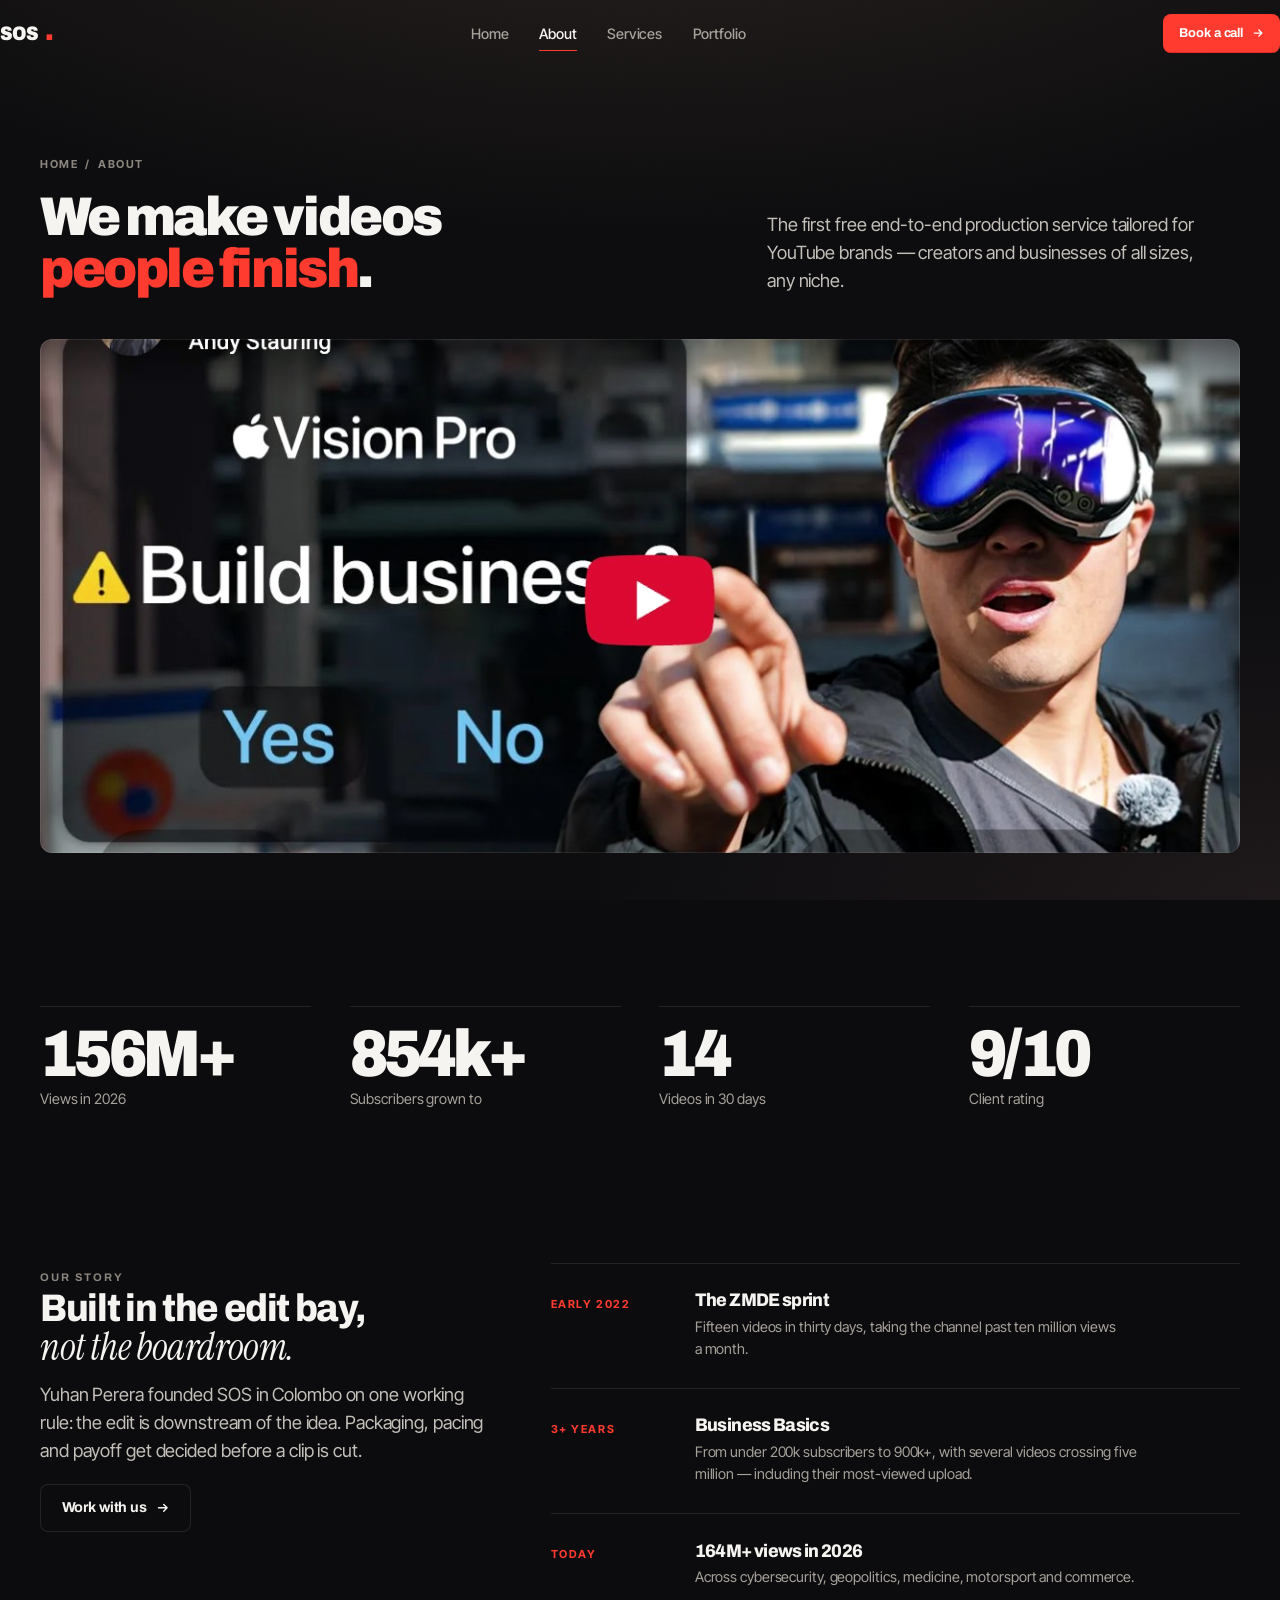
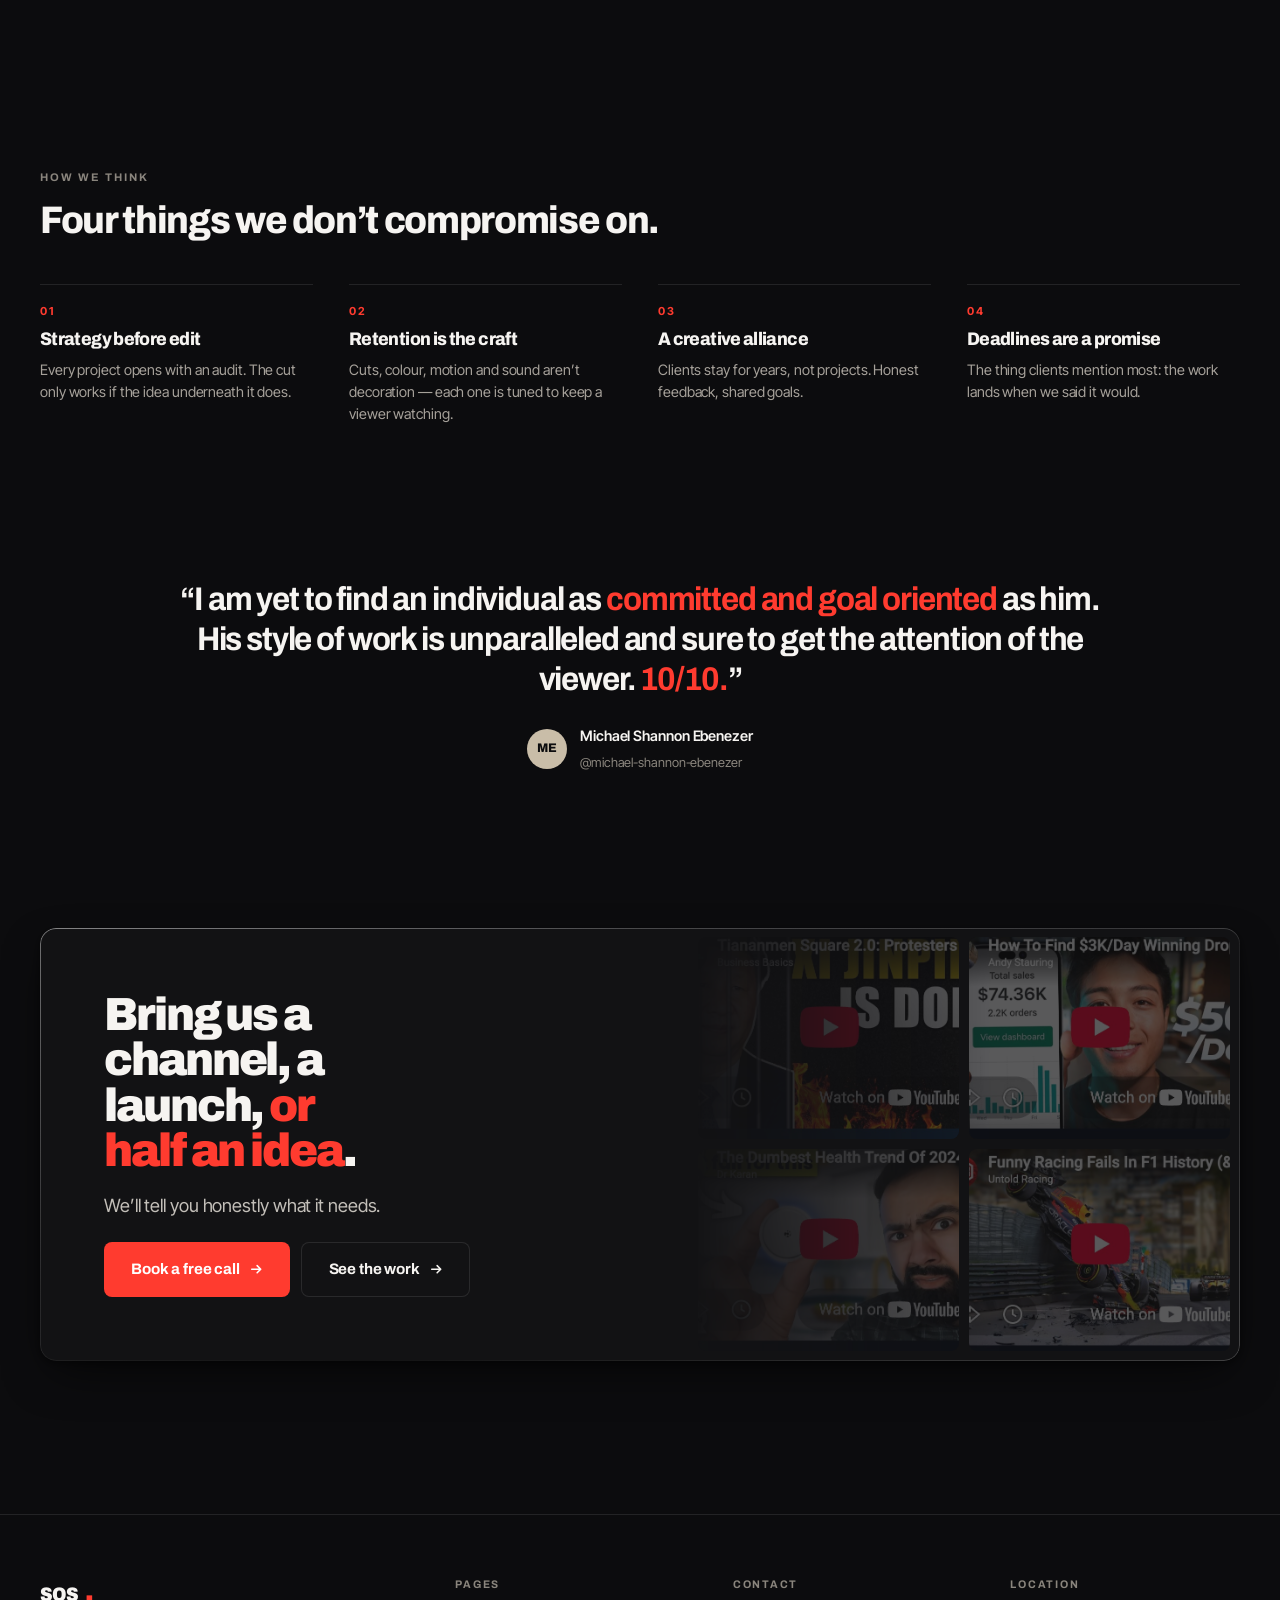
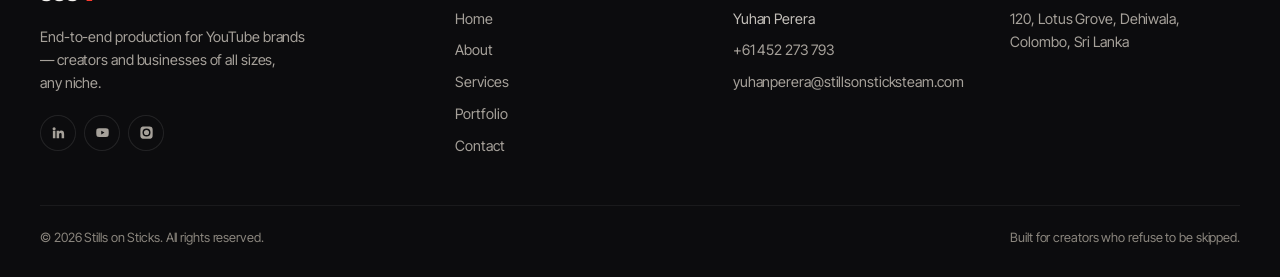
==== commit 8d0d08b1: "Redesign: editorial art direction and real video thumbnails The first pass read as an AI template — " ====
--- a/about.html
+++ b/about.html
@@ -4,8 +4,8 @@
 <meta charset="utf-8">
 <meta name="viewport" content="width=device-width, initial-scale=1">
 <title>About — SOS | Stills on Sticks</title>
-<meta name="description" content="The first free end-to-end production service tailored for YouTube brands. Founded by Yuhan Perera in Colombo.">
-<meta name="theme-color" content="#04060f">
+<meta name="description" content="End-to-end production for YouTube brands. Founded by Yuhan Perera in Colombo.">
+<meta name="theme-color" content="#0c0c0e">
 <script>
   /* Mark that JS is live so the scroll-reveal styles apply. If motion.js never
      boots (blocked, failed or slow), drop the flag so nothing stays hidden. */
@@ -18,14 +18,13 @@
 </script>
 <meta property="og:type" content="website">
 <meta property="og:title" content="About — SOS | Stills on Sticks">
-<meta property="og:description" content="The first free end-to-end production service tailored for YouTube brands. Founded by Yuhan Perera in Colombo.">
+<meta property="og:description" content="End-to-end production for YouTube brands. Founded by Yuhan Perera in Colombo.">
 <meta property="og:site_name" content="SOS — Stills on Sticks">
 <meta name="twitter:card" content="summary_large_image">
 <link rel="icon" href="assets/img/favicon.svg" type="image/svg+xml">
 <link rel="preconnect" href="https://fonts.googleapis.com">
 <link rel="preconnect" href="https://fonts.gstatic.com" crossorigin>
-<link rel="preconnect" href="https://i.ytimg.com" crossorigin>
-<link href="https://fonts.googleapis.com/css2?family=Outfit:wght@300;400;500;600;700;800&display=swap" rel="stylesheet">
+<link href="https://fonts.googleapis.com/css2?family=Archivo:wdth,wght@84..100,400..900&family=Inter+Tight:wght@400;500;600&family=Instrument+Serif:ital@1&display=swap" rel="stylesheet">
 <link rel="stylesheet" href="assets/css/base.css">
 <link rel="stylesheet" href="assets/css/glass.css">
 <link rel="stylesheet" href="assets/css/components.css">
@@ -33,123 +32,102 @@
 </head>
 <body>
 <a class="skip-link" href="#main">Skip to content</a>
-
-<div class="atmos" aria-hidden="true">
-  <div class="atmos__aurora"><span></span><span></span><span></span></div>
-  <div class="atmos__grid"></div>
-  <div class="atmos__grain"></div>
-  <div class="atmos__cursor"></div>
-</div>
-
+<div class="atmos" aria-hidden="true"><div class="atmos__vignette"></div><div class="atmos__grain"></div></div>
 <div class="progress" aria-hidden="true"></div>
 
 <header class="nav">
-  <div class="nav__inner shell shell--wide">
-    <a class="nav__logo" href="index.html" aria-label="SOS, Stills on Sticks — home">
-      <span class="mark">SOS</span>
-    </a>
-    <nav class="nav__links glass glass--pill" aria-label="Primary">
-      <span class="nav__pill" aria-hidden="true"></span>
-      <a href="index.html">Home</a><a href="about.html" class="is-active" aria-current="page">About</a><a href="services.html">Services</a><a href="portfolio.html">Portfolio</a>
-    </nav>
+  <div class="nav__inner shell">
+    <a class="nav__logo" href="index.html" aria-label="SOS, Stills on Sticks — home"><span>SOS</span><em>.</em></a>
+    <nav class="nav__links" aria-label="Primary"><a href="index.html">Home</a><a href="about.html" class="is-active" aria-current="page">About</a><a href="services.html">Services</a><a href="portfolio.html">Portfolio</a></nav>
     <div class="nav__actions">
-      <a class="btn btn--glass btn--sm" href="contact.html" data-magnetic><span class="btn__label">Contact Us<svg class="arrow" viewBox="0 0 16 16" fill="none" aria-hidden="true"><path d="M3 8h10M9 4l4 4-4 4" stroke="currentColor" stroke-width="1.6" stroke-linecap="round" stroke-linejoin="round"/></svg></span></a>
-      <button class="nav__burger glass glass--pill" type="button" aria-expanded="false" aria-controls="drawer" aria-label="Open menu">
+      <a class="btn btn--primary btn--sm" href="contact.html"><span>Book a call</span><svg class="arrow" viewBox="0 0 16 16" fill="none" aria-hidden="true"><path d="M3 8h10M9 4l4 4-4 4" stroke="currentColor" stroke-width="1.7" stroke-linecap="round" stroke-linejoin="round"/></svg></a>
+      <button class="nav__burger" type="button" aria-expanded="false" aria-controls="drawer" aria-label="Open menu">
         <span></span><span></span><span></span>
       </button>
     </div>
   </div>
 </header>
-
 <div class="drawer" id="drawer" aria-hidden="true">
-  <a href="index.html" style="--i:0">Home</a><a href="about.html" style="--i:1" class="is-active">About</a><a href="services.html" style="--i:2">Services</a><a href="portfolio.html" style="--i:3">Portfolio</a><a href="contact.html" style="--i:4">Contact</a>
-  <a class="btn btn--primary btn--lg" href="contact.html"><span class="btn__label">Book a Free Call<svg class="arrow" viewBox="0 0 16 16" fill="none" aria-hidden="true"><path d="M3 8h10M9 4l4 4-4 4" stroke="currentColor" stroke-width="1.6" stroke-linecap="round" stroke-linejoin="round"/></svg></span></a>
+  <div class="drawer__list"><a href="index.html" style="--i:0"><i>01</i>Home</a><a href="about.html" style="--i:1" class="is-active"><i>02</i>About</a><a href="services.html" style="--i:2"><i>03</i>Services</a><a href="portfolio.html" style="--i:3"><i>04</i>Portfolio</a><a href="contact.html" style="--i:4"><i>05</i>Contact</a>
+    <a class="btn btn--primary btn--lg" href="contact.html"><span>Book a free call</span><svg class="arrow" viewBox="0 0 16 16" fill="none" aria-hidden="true"><path d="M3 8h10M9 4l4 4-4 4" stroke="currentColor" stroke-width="1.7" stroke-linecap="round" stroke-linejoin="round"/></svg></a>
+  </div>
 </div>
 
 <main id="main">
 
 <section class="page-hero">
-  <div class="shell page-hero__inner">
-    <nav class="crumbs" aria-label="Breadcrumb" data-reveal><a href="index.html">Home</a><svg viewBox="0 0 16 16" fill="none" aria-hidden="true"><path d="m6 3 5 5-5 5" stroke="currentColor" stroke-width="1.6" stroke-linecap="round" stroke-linejoin="round"/></svg><span>About</span></nav>
-    <h1 class="h1" data-reveal style="--i:1"><span data-words>We make videos people finish</span></h1>
-    <p class="lede" data-reveal style="--i:2">SOS is the first free end-to-end production service tailored for YouTube brands, designed to support creators and businesses of all sizes across any niche.</p>
-    <div class="beam" data-reveal="scale" style="--i:3" aria-hidden="true"></div>
+  <div class="shell page-hero__grid">
+    <div>
+      <nav class="crumbs" aria-label="Breadcrumb" data-reveal><a href="index.html">Home</a><span>/</span><span>About</span></nav>
+      <h1 class="page-hero__title" data-reveal style="--i:1">We make videos <em>people finish</em>.</h1>
+    </div>
+    <div data-reveal style="--i:2"><p class="lede">The first free end-to-end production service tailored for YouTube brands &mdash; creators and businesses of all sizes, any niche.</p></div>
   </div>
 </section>
 
 <section class="section" style="padding-block-start:0">
+  <div class="shell"><div class="wk__shot" data-wipe style="aspect-ratio:21/9"><img src="assets/img/work/andy-vision-pro.jpg" alt="Still from &ldquo;I Tried Dropshipping in Apple Vision Pro (RAW)&rdquo; &mdash; Andy Stauring" width="1251" height="704" sizes="95vw" loading="eager" fetchpriority="high" decoding="async"></div></div>
+</section>
+
+<section class="section">
   <div class="shell">
-    <div class="stats glass glass--xl glass--lens" data-reveal="scale" data-reveal-group>
-      <div class="stat"><p class="stat__n"><span class="counter" data-count="164" data-suffix="M+">0</span></p><p class="stat__k">Views in 2026</p></div>
-      <div class="stat"><p class="stat__n"><span class="counter" data-count="900" data-suffix="k+">0</span></p><p class="stat__k">Subs grown to</p></div>
-      <div class="stat"><p class="stat__n"><span class="counter" data-count="15" data-suffix="">0</span></p><p class="stat__k">Videos in 30 days</p></div>
-      <div class="stat"><p class="stat__n"><span class="counter" data-count="10" data-suffix="/10">0</span></p><p class="stat__k">Client rating</p></div>
+    <div class="figs" data-reveal-group>
+      <div class="fig" data-reveal><p class="fig__n"><span class="counter" data-count="164" data-suffix="M+">0</span></p><p class="fig__k">Views in 2026</p></div>
+      <div class="fig" data-reveal><p class="fig__n"><span class="counter" data-count="900" data-suffix="k+">0</span></p><p class="fig__k">Subscribers grown to</p></div>
+      <div class="fig" data-reveal><p class="fig__n"><span class="counter" data-count="15" data-suffix="">0</span></p><p class="fig__k">Videos in 30 days</p></div>
+      <div class="fig" data-reveal><p class="fig__n"><span class="counter" data-count="10" data-suffix="/10">0</span></p><p class="fig__k">Client rating</p></div>
     </div>
   </div>
 </section>
 
-<section class="section" aria-labelledby="story-h">
+<section class="section" aria-labelledby="st-h">
   <div class="shell">
     <div class="split">
       <div class="split__sticky">
-        <div class="section-head" style="margin-block-end:0" data-reveal-group>
-          <span class="eyebrow" data-reveal>Our story</span>
-          <h2 class="h2" id="story-h" data-reveal style="--i:1">Built in the edit bay, not the boardroom</h2>
-          <p class="lede" data-reveal style="--i:2">SOS started the way most good studios do &mdash; one editor, a pair of headphones, and an obsession with why some videos get finished and others get skipped.</p>
-          <div data-reveal style="--i:3;margin-block-start:.6rem"><a class="btn btn--glass" href="contact.html"><span class="btn__label">Work with us<svg class="arrow" viewBox="0 0 16 16" fill="none" aria-hidden="true"><path d="M3 8h10M9 4l4 4-4 4" stroke="currentColor" stroke-width="1.6" stroke-linecap="round" stroke-linejoin="round"/></svg></span></a></div>
-        </div>
+        <p class="label" data-reveal>Our story</p>
+        <h2 class="h2" id="st-h" data-reveal style="--i:1">Built in the edit bay, <span class="serif">not the boardroom.</span></h2>
+        <p class="lede" data-reveal style="--i:2;margin-block-start:.8rem">Yuhan Perera founded SOS in Colombo on one working rule: the edit is downstream of the idea. Packaging, pacing and payoff get decided before a clip is cut.</p>
+        <div data-reveal style="--i:3;margin-block-start:1.2rem"><a class="btn btn--line" href="contact.html"><span>Work with us</span><svg class="arrow" viewBox="0 0 16 16" fill="none" aria-hidden="true"><path d="M3 8h10M9 4l4 4-4 4" stroke="currentColor" stroke-width="1.7" stroke-linecap="round" stroke-linejoin="round"/></svg></a></div>
       </div>
-      <div class="stack" style="--s:1.2rem" data-reveal-group>
-        <div class="glass glass--react" style="padding:clamp(1.6rem,3.5vw,2.4rem)" data-reveal>
-          <p class="lede" style="font-weight:300">Yuhan Perera founded SOS in Colombo with a simple working rule: the edit is downstream of the idea. Packaging, pacing and payoff get decided before a single clip is cut.</p>
-          <hr class="glass-rule" style="margin-block:1.6rem">
-          <p class="muted small">That rule is why a supplement-ranking video for Dr Karan cleared 10% CTR and a million views, and why a geopolitics series for Business Basics keeps crossing five million. Same method, different niche.</p>
-        </div>
-        <div class="timeline" data-reveal-group><div class="tl-item" data-reveal style="--i:0"><span class="tl-dot" aria-hidden="true"></span><div><p class="tl-k">Early 2022</p><h3 class="tl-t">The ZMDE sprint</h3><p class="tl-d">We uploaded 15 videos in 30 days with the ZMDE team, taking the channel past 10 million views a month.</p></div></div><div class="tl-item" data-reveal style="--i:1"><span class="tl-dot" aria-hidden="true"></span><div><p class="tl-k">3+ years</p><h3 class="tl-t">The Business Basics partnership</h3><p class="tl-d">A relationship that began under 200k subscribers and now sits at 900k+, with several videos crossing 5 million views &mdash; including their most-viewed upload.</p></div></div><div class="tl-item" data-reveal style="--i:2"><span class="tl-dot" aria-hidden="true"></span><div><p class="tl-k">Today</p><h3 class="tl-t">164M+ views in 2026 alone</h3><p class="tl-d">Across cybersecurity, geopolitics, medicine, motorsport and commerce &mdash; creators and brands of all sizes, in any niche.</p></div></div></div>
+      <div class="tl" data-reveal-group><div class="tl__item" data-reveal style="--i:0"><p class="tl__k">Early 2022</p><div><h3 class="tl__t">The ZMDE sprint</h3><p class="tl__d">Fifteen videos in thirty days, taking the channel past ten million views a month.</p></div></div><div class="tl__item" data-reveal style="--i:1"><p class="tl__k">3+ years</p><div><h3 class="tl__t">Business Basics</h3><p class="tl__d">From under 200k subscribers to 900k+, with several videos crossing five million &mdash; including their most-viewed upload.</p></div></div><div class="tl__item" data-reveal style="--i:2"><p class="tl__k">Today</p><div><h3 class="tl__t">164M+ views in 2026</h3><p class="tl__d">Across cybersecurity, geopolitics, medicine, motorsport and commerce.</p></div></div></div>
+    </div>
+  </div>
+</section>
+
+<section class="section" aria-labelledby="vl-h">
+  <div class="shell">
+    <div class="section-head">
+      <p class="label" data-reveal>How we think</p>
+      <h2 class="h2" id="vl-h" data-reveal style="--i:1">Four things we don&rsquo;t compromise on.</h2>
+    </div>
+    <div class="tiles" data-reveal-group><div class="tile" data-reveal style="--i:0"><p class="tile__n">01</p><h3 class="tile__t">Strategy before edit</h3><p class="tile__d">Every project opens with an audit. The cut only works if the idea underneath it does.</p></div><div class="tile" data-reveal style="--i:1"><p class="tile__n">02</p><h3 class="tile__t">Retention is the craft</h3><p class="tile__d">Cuts, colour, motion and sound aren&rsquo;t decoration &mdash; each one is tuned to keep a viewer watching.</p></div><div class="tile" data-reveal style="--i:2"><p class="tile__n">03</p><h3 class="tile__t">A creative alliance</h3><p class="tile__d">Clients stay for years, not projects. Honest feedback, shared goals.</p></div><div class="tile" data-reveal style="--i:3"><p class="tile__n">04</p><h3 class="tile__t">Deadlines are a promise</h3><p class="tile__d">The thing clients mention most: the work lands when we said it would.</p></div></div>
+  </div>
+</section>
+
+<section class="section">
+  <div class="shell shell--narrow">
+    <div class="quote center" data-reveal>
+      <blockquote class="quote__q">&ldquo;I am yet to find an individual as <em>committed and goal oriented</em> as him. His style of work is unparalleled and sure to get the attention of the viewer. <em>10/10.</em>&rdquo;</blockquote>
+      <figcaption class="quote__by" style="justify-content:center">
+        <span class="quote__ava" aria-hidden="true">ME</span>
+        <span style="text-align:left"><span class="quote__name">Michael Shannon Ebenezer</span><br><span class="quote__handle">@michael-shannon-ebenezer</span></span>
+      </figcaption>
+    </div>
+  </div>
+</section>
+
+<section class="section">
+  <div class="shell">
+    <div class="cta glass glass--r" data-reveal="still">
+      <div class="cta__stills" aria-hidden="true"><img src="assets/img/work/bb-tiananmen.jpg" alt="Still from &ldquo;Tiananmen Square 2.0: Protesters Demand Xi Jinping Step Down&rdquo; &mdash; Business Basics" width="821" height="462" sizes="25vw" loading="lazy" decoding="async"><img src="assets/img/work/andy-3k-day.jpg" alt="Still from &ldquo;How To Find $3K/Day Winning Dropshipping Products In 10 Minutes&rdquo; &mdash; Andy Stauring" width="821" height="462" sizes="25vw" loading="lazy" decoding="async"><img src="assets/img/work/drkaran-cgm.jpg" alt="Still from &ldquo;The Dumbest Health Trend Of 2024: CGM&rdquo; &mdash; Dr. Karan" width="821" height="462" sizes="25vw" loading="lazy" decoding="async"><img src="assets/img/work/untold-racing.jpg" alt="Still from &ldquo;Funny Racing Fails In F1 History (&amp; others)&rdquo; &mdash; Untold Racing" width="821" height="462" sizes="25vw" loading="lazy" decoding="async"></div>
+      <div class="cta__inner">
+        <h2 class="cta__title">Bring us a channel, a launch, <em>or half an idea</em>.</h2>
+        <p class="lede">We&rsquo;ll tell you honestly what it needs.</p>
+        <div class="hero__cta"><a class="btn btn--primary btn--lg" href="contact.html"><span>Book a free call</span><svg class="arrow" viewBox="0 0 16 16" fill="none" aria-hidden="true"><path d="M3 8h10M9 4l4 4-4 4" stroke="currentColor" stroke-width="1.7" stroke-linecap="round" stroke-linejoin="round"/></svg></a><a class="btn btn--line btn--lg" href="portfolio.html"><span>See the work</span><svg class="arrow" viewBox="0 0 16 16" fill="none" aria-hidden="true"><path d="M3 8h10M9 4l4 4-4 4" stroke="currentColor" stroke-width="1.7" stroke-linecap="round" stroke-linejoin="round"/></svg></a></div>
       </div>
     </div>
   </div>
 </section>
-
-<section class="section" aria-labelledby="values-h">
-  <div class="shell">
-    <div class="section-head center" data-reveal-group>
-      <span class="eyebrow" data-reveal>How we think</span>
-      <h2 class="h2" id="values-h" data-reveal style="--i:1">Four things we don&rsquo;t compromise on</h2>
-    </div>
-    <div class="grid grid-4" data-reveal-group><article class="tile glass glass--react" data-reveal data-tilt="5" style="--i:0"><span class="tile__ico" aria-hidden="true"><svg viewBox="0 0 24 24" fill="none" aria-hidden="true"><circle cx="12" cy="12" r="8.5" stroke="currentColor" stroke-width="1.6"/><circle cx="12" cy="12" r="4.5" stroke="currentColor" stroke-width="1.6"/><circle cx="12" cy="12" r="1.2" fill="currentColor"/></svg></span><h3 class="tile__t">Strategy before edit</h3><p class="tile__d">Every project opens with an audit of your niche, audience and channel insights. The cut only works if the idea underneath it does.</p></article><article class="tile glass glass--react" data-reveal data-tilt="5" style="--i:1"><span class="tile__ico" aria-hidden="true"><svg viewBox="0 0 24 24" fill="none" aria-hidden="true"><path d="M12 3v5M12 16v5M3 12h5M16 12h5M6 6l3 3M15 15l3 3M18 6l-3 3M9 15l-3 3" stroke="currentColor" stroke-width="1.6" stroke-linecap="round"/></svg></span><h3 class="tile__t">Retention is the craft</h3><p class="tile__d">Sharp cuts, rich colour grading, motion graphics and sound design are not decoration. Each one is tuned to keep a viewer watching to the end.</p></article><article class="tile glass glass--react" data-reveal data-tilt="5" style="--i:2"><span class="tile__ico" aria-hidden="true"><svg viewBox="0 0 24 24" fill="none" aria-hidden="true"><path d="M8 11V5.5a1.5 1.5 0 0 1 3 0V11m0 0V4.5a1.5 1.5 0 0 1 3 0V11m0 0V6.5a1.5 1.5 0 0 1 3 0V13c0 4.4-2.6 7.5-6.5 7.5S5 17.7 5 14v-1.5a1.5 1.5 0 0 1 3 0" stroke="currentColor" stroke-width="1.6" stroke-linecap="round" stroke-linejoin="round"/></svg></span><h3 class="tile__t">A creative alliance</h3><p class="tile__d">We are not a vendor queue. Clients describe the work as a creative alliance for growth &mdash; long partnerships, honest feedback, shared goals.</p></article><article class="tile glass glass--react" data-reveal data-tilt="5" style="--i:3"><span class="tile__ico" aria-hidden="true"><svg viewBox="0 0 24 24" fill="none" aria-hidden="true"><circle cx="12" cy="12" r="9" stroke="currentColor" stroke-width="1.6"/><path d="M12 7v5.2l3.2 2" stroke="currentColor" stroke-width="1.6" stroke-linecap="round" stroke-linejoin="round"/></svg></span><h3 class="tile__t">Deadlines are a promise</h3><p class="tile__d">Our clients mention it more than anything else: the work lands when we said it would, and the notes get incorporated the first time.</p></article></div>
-  </div>
-</section>
-
-<section class="section" aria-label="What clients say">
-  <div class="shell">
-    <div class="pull glass glass--xl glass--lens" data-reveal="scale">
-      <span class="pull__mark" aria-hidden="true">&ldquo;</span>
-      <blockquote class="pull__q">One of the best editor I have worked with on YouTube. I think we started around when I had less that 200k subs, now I am at 900k+ in less than a year of working with him.</blockquote>
-      <figcaption class="small muted">Business Basics &mdash; @BusinessBasicsYT</figcaption>
-    </div>
-  </div>
-</section>
-
-
-<section class="section" aria-labelledby="cta-h">
-  <div class="shell">
-    <div class="cta-band glass glass--xl glass--lens" data-reveal="scale">
-      <div class="cta-band__bg" aria-hidden="true"></div>
-      <div class="cta-band__clips" aria-hidden="true"><i style="top:6.0%;width:172px;--dur:30s;--delay:-25s;--c1:#3f87ff;--c2:#8b7cff"></i><i style="top:12.6%;width:108px;--dur:52s;--delay:-34s;--c1:#3f87ff;--c2:#8b7cff"></i><i style="top:19.2%;width:183px;--dur:44s;--delay:-3s;--c1:#58e1ff;--c2:#3f87ff"></i><i style="top:25.8%;width:99px;--dur:28s;--delay:-27s;--c1:#2bb6e0;--c2:#58e1ff"></i><i style="top:32.4%;width:107px;--dur:33s;--delay:-5s;--c1:#2bb6e0;--c2:#58e1ff"></i><i style="top:39.0%;width:105px;--dur:52s;--delay:-36s;--c1:#3f87ff;--c2:#8b7cff"></i><i style="top:45.6%;width:147px;--dur:46s;--delay:-40s;--c1:#3f87ff;--c2:#8b7cff"></i><i style="top:52.2%;width:237px;--dur:44s;--delay:-25s;--c1:#3f87ff;--c2:#8b7cff"></i><i style="top:58.8%;width:146px;--dur:27s;--delay:-35s;--c1:#58e1ff;--c2:#3f87ff"></i><i style="top:65.4%;width:164px;--dur:39s;--delay:-9s;--c1:#3f87ff;--c2:#8b7cff"></i><i style="top:72.0%;width:236px;--dur:35s;--delay:-35s;--c1:#58e1ff;--c2:#3f87ff"></i><i style="top:78.6%;width:116px;--dur:44s;--delay:-36s;--c1:#58e1ff;--c2:#3f87ff"></i><i style="top:85.2%;width:185px;--dur:29s;--delay:-35s;--c1:#3f87ff;--c2:#8b7cff"></i><i style="top:91.8%;width:234px;--dur:27s;--delay:-39s;--c1:#58e1ff;--c2:#3f87ff"></i></div>
-      <div class="cta-band__inner">
-        <span class="eyebrow">Let&rsquo;s build</span>
-        <h2 class="h2" id="cta-h">Let&rsquo;s make something worth finishing</h2>
-        <p class="lede center">Bring us a channel, a launch, or a half-formed idea. We&rsquo;ll tell you honestly what it needs.</p>
-        <div class="hero__cta">
-          <a class="btn btn--primary btn--lg" href="contact.html" data-magnetic><span class="btn__label">Schedule a Free Call<svg class="arrow" viewBox="0 0 16 16" fill="none" aria-hidden="true"><path d="M3 8h10M9 4l4 4-4 4" stroke="currentColor" stroke-width="1.6" stroke-linecap="round" stroke-linejoin="round"/></svg></span></a>
-          <a class="btn btn--glass btn--lg" href="portfolio.html" data-magnetic><span class="btn__label">See our work<svg class="arrow" viewBox="0 0 16 16" fill="none" aria-hidden="true"><path d="M3 8h10M9 4l4 4-4 4" stroke="currentColor" stroke-width="1.6" stroke-linecap="round" stroke-linejoin="round"/></svg></span></a>
-        </div>
-      </div>
-    </div>
-  </div>
-</section>
-
 
 </main>
 
@@ -157,47 +135,39 @@
   <div class="shell">
     <div class="footer__grid">
       <div>
-        <a class="nav__logo" href="index.html" aria-label="SOS, Stills on Sticks — home"><span class="mark">SOS</span></a>
-        <p class="small muted" style="margin-block-start:1.1rem;max-inline-size:38ch">
-          The first free end-to-end production service tailored for YouTube brands, designed to
-          support creators and businesses of all sizes across any niche.
+        <a class="nav__logo" href="index.html" aria-label="SOS, Stills on Sticks — home"><span>SOS</span><em>.</em></a>
+        <p class="small muted" style="margin-block-start:.9rem;max-inline-size:34ch">
+          End-to-end production for YouTube brands &mdash; creators and businesses of all sizes, any niche.
         </p>
-        <div class="socials" style="margin-block-start:1.6rem">
+        <div class="socials" style="margin-block-start:1.3rem">
           <a href="https://www.linkedin.com/" target="_blank" rel="noopener noreferrer" aria-label="LinkedIn"><svg viewBox="0 0 24 24" aria-hidden="true"><path d="M4.98 3.5a2.5 2.5 0 1 1 0 5 2.5 2.5 0 0 1 0-5ZM3 9h4v12H3zM9.5 9H13v1.7a3.8 3.8 0 0 1 3.4-1.9c3 0 4.6 1.9 4.6 5.4V21h-4v-5.9c0-1.5-.5-2.5-1.9-2.5-1.1 0-1.7.7-2 1.4-.1.3-.1.7-.1 1V21h-4V9Z"/></svg></a>
           <a href="https://www.youtube.com/" target="_blank" rel="noopener noreferrer" aria-label="YouTube"><svg viewBox="0 0 24 24" aria-hidden="true"><path d="M21.6 7.2a2.5 2.5 0 0 0-1.8-1.8C18.2 5 12 5 12 5s-6.2 0-7.8.4A2.5 2.5 0 0 0 2.4 7.2 26 26 0 0 0 2 12a26 26 0 0 0 .4 4.8 2.5 2.5 0 0 0 1.8 1.8C5.8 19 12 19 12 19s6.2 0 7.8-.4a2.5 2.5 0 0 0 1.8-1.8A26 26 0 0 0 22 12a26 26 0 0 0-.4-4.8ZM10 15V9l5.2 3Z"/></svg></a>
           <a href="https://www.instagram.com/" target="_blank" rel="noopener noreferrer" aria-label="Instagram"><svg viewBox="0 0 24 24" aria-hidden="true"><path d="M12 2.2c3.2 0 3.6 0 4.9.1 1.2.1 1.8.3 2.2.4.6.2 1 .5 1.4.9.4.4.7.8.9 1.4.2.4.4 1 .4 2.2.1 1.3.1 1.7.1 4.9s0 3.6-.1 4.9c-.1 1.2-.3 1.8-.4 2.2-.2.6-.5 1-.9 1.4-.4.4-.8.7-1.4.9-.4.2-1 .4-2.2.4-1.3.1-1.7.1-4.9.1s-3.6 0-4.9-.1c-1.2-.1-1.8-.3-2.2-.4a3.9 3.9 0 0 1-1.4-.9 3.9 3.9 0 0 1-.9-1.4c-.2-.4-.4-1-.4-2.2C2.2 15.6 2.2 15.2 2.2 12s0-3.6.1-4.9c.1-1.2.3-1.8.4-2.2.2-.6.5-1 .9-1.4.4-.4.8-.7 1.4-.9.4-.2 1-.4 2.2-.4C8.4 2.2 8.8 2.2 12 2.2Zm0 3.4A6.4 6.4 0 1 0 18.4 12 6.4 6.4 0 0 0 12 5.6Zm0 10.5A4.1 4.1 0 1 1 16.1 12 4.1 4.1 0 0 1 12 16.1Zm6.6-10.7a1.5 1.5 0 1 1-1.5-1.5 1.5 1.5 0 0 1 1.5 1.5Z"/></svg></a>
         </div>
       </div>
-
       <nav aria-label="Footer">
-        <h2 class="footer__title">Explore</h2>
+        <h2 class="footer__title">Pages</h2>
         <div class="footer__list"><a href="index.html">Home</a><a href="about.html">About</a><a href="services.html">Services</a><a href="portfolio.html">Portfolio</a><a href="contact.html">Contact</a></div>
       </nav>
-
       <div>
-        <h2 class="footer__title">Contact Us</h2>
+        <h2 class="footer__title">Contact</h2>
         <div class="footer__list">
-          <span style="color:var(--fg)">Yuhan Perera</span>
+          <span style="color:var(--fg-2)">Yuhan Perera</span>
           <a href="tel:+61452273793">+61 452 273 793</a>
           <a href="mailto:yuhanperera@stillsonsticksteam.com">yuhanperera@stillsonsticksteam.com</a>
         </div>
       </div>
-
       <div>
         <h2 class="footer__title">Location</h2>
         <div class="footer__list"><span>120, Lotus Grove, Dehiwala, Colombo, Sri Lanka</span></div>
       </div>
     </div>
-
-    <p class="footer__wordmark" aria-hidden="true">SOS</p>
-
     <div class="footer__base">
-      <span>&copy; <span data-year>2026</span> — Copyright | Stills on Sticks. All rights reserved.</span>
+      <span>&copy; <span data-year>2026</span> Stills on Sticks. All rights reserved.</span>
       <span>Built for creators who refuse to be skipped.</span>
     </div>
   </div>
 </footer>
-
 <script src="assets/js/motion.js" defer></script>
 <script src="assets/js/app.js" defer></script>
 </body>
--- a/assets/css/base.css
+++ b/assets/css/base.css
@@ -1,114 +1,108 @@
 /* ==========================================================================
    SOS — Stills on Sticks
-   base.css — design tokens, reset, typography, layout, atmosphere
+   base.css — tokens, reset, typography, layout, atmosphere
+   --------------------------------------------------------------------------
+   Art direction: a cutting-room, not a SaaS dashboard. Warm near-black,
+   bone white, one hot signal red. Colour comes from the work itself — the
+   thumbnails — so the chrome stays almost monochrome and gets out of the way.
    ========================================================================== */
 
-/* ---------- Tokens ---------- */
 :root {
-  /* Ink — deep-space navy ramp */
-  --ink-1000: #02040a;
-  --ink-900:  #04060f;
-  --ink-800:  #070b18;
-  --ink-700:  #0b1222;
-  --ink-600:  #111a2e;
-  --ink-500:  #1a2440;
-
-  /* Signal colours */
-  --cyan:    #58e1ff;
-  --cyan-dim:#2bb6e0;
-  --violet:  #8b7cff;
-  --azure:   #3f87ff;
-  --ember:   #ff6a3d;
-
-  /* Foreground */
-  --fg:    #eaf0ff;
-  /* Alphas chosen so each still clears WCAG AA (4.5:1) against the lighter
-     glass card surfaces, not just the near-black page background. */
-  --fg-2:  rgb(234 240 255 / 0.78);
-  --fg-3:  rgb(234 240 255 / 0.64);
-  --fg-4:  rgb(234 240 255 / 0.52);
-
-  /* Gradients */
-  --grad-signal: linear-gradient(100deg, var(--cyan) 0%, var(--azure) 48%, var(--violet) 100%);
-  --grad-text:   linear-gradient(100deg, #ffffff 0%, #cfe6ff 40%, var(--cyan) 72%, var(--violet) 100%);
-  --grad-ember:  linear-gradient(100deg, #ffb37a 0%, var(--ember) 100%);
-
-  /* Liquid glass */
-  --glass-blur: 26px;
-  --glass-sat: 175%;
-  --glass-tint: rgb(146 180 255 / 0.07);
-  --glass-tint-strong: rgb(146 180 255 / 0.12);
-  --glass-edge: rgb(255 255 255 / 0.22);
-  --glass-edge-soft: rgb(255 255 255 / 0.1);
+  /* Ink — warm neutral black, deliberately NOT blue */
+  --ink-1000: #09090a;
+  --ink-900:  #0c0c0e;
+  --ink-800:  #121214;
+  --ink-700:  #18181b;
+  --ink-600:  #212125;
+  --ink-500:  #2d2d33;
+  --ink-400:  #3d3d45;
+
+  /* Signal — the only saturated colour in the chrome */
+  --red:      #ff3b2f;
+  --red-deep: #d81e14;
+  --cream:    #f2ede3;
+  --sand:     #c9bda8;
+
+  /* Foreground — warm whites, measured for AA on --ink-800 cards */
+  /* Each step measured against the page black and the lighter card surface —
+     the two muted tones still clear WCAG AA at small sizes. */
+  --fg:   #f6f4f1;
+  --fg-2: #c3bfb9;
+  --fg-3: #a6a19a;
+  --fg-4: #8a857d;
+
+  /* Rules */
+  --line:      rgb(246 244 241 / 0.1);
+  --line-soft: rgb(246 244 241 / 0.06);
+
+  /* Glass — used sparingly now: nav, overlays, hover chips */
+  --glass-blur: 22px;
+  --glass-bg:   rgb(22 22 25 / 0.62);
+  --glass-edge: rgb(246 244 241 / 0.14);
   --glass-bevel:
-    inset 0 1px 0 0 rgb(255 255 255 / 0.3),
-    inset 0 -1px 1px 0 rgb(255 255 255 / 0.07),
-    inset 1px 0 0 0 rgb(255 255 255 / 0.06),
-    inset -1px 0 0 0 rgb(255 255 255 / 0.06);
-  --glass-cast:
-    0 1px 2px rgb(2 4 10 / 0.4),
-    0 8px 24px -8px rgb(2 4 10 / 0.6),
-    0 24px 64px -16px rgb(2 4 10 / 0.5);
-
-  /* Radii */
-  --r-xs: 8px;
-  --r-sm: 12px;
-  --r-md: 18px;
-  --r-lg: 26px;
-  --r-xl: 36px;
+    inset 0 1px 0 0 rgb(255 255 255 / 0.14),
+    inset 0 -1px 0 0 rgb(0 0 0 / 0.4);
+  --glass-cast: 0 2px 8px rgb(0 0 0 / 0.45), 0 18px 48px -14px rgb(0 0 0 / 0.7);
+
+  /* Radii — tighter and more architectural than v1's pill-everything */
+  --r-xs: 4px;
+  --r-sm: 8px;
+  --r-md: 12px;
+  --r-lg: 16px;
   --r-pill: 999px;
 
   /* Rhythm */
-  --gutter: clamp(1.25rem, 4vw, 3rem);
-  --shell: 1240px;
-  --section-y: clamp(3.75rem, 7.5vw, 6.75rem);
-
-  /* Type scale — fluid */
-  --t-display: clamp(2.75rem, 1.2rem + 7vw, 7rem);
-  --t-h1:      clamp(2.25rem, 1.1rem + 5vw, 4.5rem);
-  --t-h2:      clamp(1.9rem, 1rem + 3.4vw, 3.4rem);
-  --t-h3:      clamp(1.3rem, 1rem + 1.2vw, 1.85rem);
-  --t-h4:      clamp(1.08rem, 0.95rem + 0.5vw, 1.3rem);
-  --t-body:    clamp(1rem, 0.96rem + 0.2vw, 1.09rem);
-  --t-sm:      0.94rem;
-  --t-xs:      0.82rem;
-  --t-micro:   0.72rem;
+  --gutter: clamp(1.1rem, 3.5vw, 2.5rem);
+  --shell: 1320px;
+  --section-y: clamp(3.25rem, 6vw, 5.5rem);
+
+  /* Type scale — ~25% tighter than v1, which read as zoomed-in at 100% */
+  --t-display: clamp(2.5rem, 1.1rem + 4.6vw, 4.6rem);
+  --t-h1:      clamp(2rem, 1.1rem + 3.4vw, 3.4rem);
+  --t-h2:      clamp(1.6rem, 1.1rem + 1.9vw, 2.4rem);
+  --t-h3:      clamp(1.2rem, 1rem + 0.8vw, 1.55rem);
+  --t-h4:      clamp(1rem, 0.94rem + 0.3vw, 1.14rem);
+  --t-body:    1rem;
+  --t-sm:      0.9rem;
+  --t-xs:      0.8rem;
+  --t-micro:   0.69rem;
+
+  /* Numerals used as graphic elements */
+  --t-numeral: clamp(3rem, 1.5rem + 6vw, 7rem);
 
   /* Motion */
-  --e-out:   cubic-bezier(0.16, 1, 0.3, 1);
-  --e-inout: cubic-bezier(0.76, 0, 0.24, 1);
-  --e-spring:cubic-bezier(0.34, 1.56, 0.64, 1);
-  --d-fast: 0.22s;
-  --d-med:  0.45s;
-  --d-slow: 0.9s;
-
-  --nav-h: 76px;
+  --e-out:    cubic-bezier(0.22, 1, 0.36, 1);
+  --e-inout:  cubic-bezier(0.76, 0, 0.24, 1);
+  --e-spring: cubic-bezier(0.34, 1.4, 0.64, 1);
+  --d-fast: 0.2s;
+  --d-med:  0.42s;
+  --d-slow: 0.85s;
+
+  --nav-h: 68px;
   color-scheme: dark;
 }
 
 /* ---------- Reset ---------- */
 *, *::before, *::after { box-sizing: border-box; }
-
 * { margin: 0; }
 
 html {
   -webkit-text-size-adjust: 100%;
   scroll-behavior: smooth;
-  scroll-padding-top: calc(var(--nav-h) + 24px);
+  scroll-padding-top: calc(var(--nav-h) + 20px);
 }
 
 body {
   min-height: 100svh;
   background: var(--ink-900);
   color: var(--fg);
-  font-family: "Outfit", ui-sans-serif, system-ui, -apple-system, "Segoe UI", Roboto, sans-serif;
+  font-family: "Inter Tight", ui-sans-serif, system-ui, -apple-system, "Segoe UI", Roboto, sans-serif;
   font-size: var(--t-body);
   font-weight: 400;
-  line-height: 1.65;
-  letter-spacing: -0.005em;
+  line-height: 1.6;
+  letter-spacing: -0.006em;
   -webkit-font-smoothing: antialiased;
   -moz-osx-font-smoothing: grayscale;
-  text-rendering: optimizeLegibility;
   overflow-x: hidden;
 }
 
@@ -117,26 +111,35 @@
 button { background: none; border: 0; cursor: pointer; }
 a { color: inherit; text-decoration: none; }
 ul, ol { list-style: none; padding: 0; }
-:where(h1, h2, h3, h4, h5, h6) { font-weight: 600; line-height: 1.08; letter-spacing: -0.03em; text-wrap: balance; }
 p { text-wrap: pretty; }
 
-/* Visible, on-brand focus for keyboard users */
-:focus-visible {
-  outline: 2px solid var(--cyan);
-  outline-offset: 3px;
-  border-radius: var(--r-xs);
-}
-
-::selection { background: rgb(88 225 255 / 0.3); color: #fff; }
-
-/* Scrollbar */
+/* Display face: Archivo, tightened and slightly condensed — poster typography,
+   closer to how a thumbnail is set than how a web app is set. */
+:where(h1, h2, h3, h4, h5, h6), .display, .h1, .h2, .h3, .h4 {
+  font-family: "Archivo", ui-sans-serif, system-ui, sans-serif;
+  font-weight: 800;
+  font-stretch: 94%;
+  line-height: 1.02;
+  letter-spacing: -0.035em;
+  text-wrap: balance;
+}
+
+/* The one editorial flourish — an italic serif for emphasised words. */
+.serif {
+  font-family: "Instrument Serif", Georgia, "Times New Roman", serif;
+  font-style: italic;
+  font-weight: 400;
+  font-stretch: normal;
+  letter-spacing: -0.01em;
+}
+
+:focus-visible { outline: 2px solid var(--red); outline-offset: 3px; border-radius: var(--r-xs); }
+::selection { background: var(--red); color: #fff; }
+
 ::-webkit-scrollbar { width: 10px; height: 10px; }
-::-webkit-scrollbar-track { background: var(--ink-900); }
-::-webkit-scrollbar-thumb {
-  background: linear-gradient(var(--azure), var(--violet));
-  border-radius: 99px;
-  border: 2px solid var(--ink-900);
-}
+::-webkit-scrollbar-track { background: var(--ink-1000); }
+::-webkit-scrollbar-thumb { background: var(--ink-500); border-radius: 99px; border: 2px solid var(--ink-1000); }
+::-webkit-scrollbar-thumb:hover { background: var(--ink-400); }
 
 /* ---------- Skip link ---------- */
 .skip-link {
@@ -144,165 +147,84 @@
   top: 0; left: 50%;
   translate: -50% -130%;
   z-index: 2000;
-  padding: 0.75rem 1.4rem;
-  background: var(--ink-700);
-  border: 1px solid var(--glass-edge);
-  border-radius: 0 0 var(--r-md) var(--r-md);
+  padding: 0.7rem 1.3rem;
+  background: var(--red);
+  color: #fff;
   font-weight: 600;
+  border-radius: 0 0 var(--r-sm) var(--r-sm);
   transition: translate var(--d-fast) var(--e-out);
 }
 .skip-link:focus-visible { translate: -50% 0; }
 
 /* ---------- Layout ---------- */
-.shell {
-  width: min(100% - (var(--gutter) * 2), var(--shell));
-  margin-inline: auto;
-}
-.shell--wide { --shell: 1440px; }
+.shell { width: min(100% - (var(--gutter) * 2), var(--shell)); margin-inline: auto; }
+.shell--narrow { --shell: 920px; }
+.shell--wide { --shell: 1560px; }
+.bleed { width: 100%; }
 .section { padding-block: var(--section-y); position: relative; }
 .stack { display: grid; gap: var(--s, 1rem); }
 
-/* ---------- Typography helpers ---------- */
-.display {
-  font-size: var(--t-display);
-  font-weight: 700;
-  line-height: 0.95;
-  letter-spacing: -0.045em;
-}
-.h1 { font-size: var(--t-h1); font-weight: 700; letter-spacing: -0.04em; }
-.h2 { font-size: var(--t-h2); font-weight: 700; letter-spacing: -0.035em; }
-.h3 { font-size: var(--t-h3); font-weight: 600; }
-.h4 { font-size: var(--t-h4); font-weight: 600; letter-spacing: -0.02em; }
+/* ---------- Type helpers ---------- */
+.display { font-size: var(--t-display); font-weight: 900; line-height: 0.93; letter-spacing: -0.045em; }
+.h1 { font-size: var(--t-h1); }
+.h2 { font-size: var(--t-h2); }
+.h3 { font-size: var(--t-h3); font-weight: 700; }
+.h4 { font-size: var(--t-h4); font-weight: 700; letter-spacing: -0.02em; }
 
 .lede {
-  font-size: clamp(1.05rem, 0.98rem + 0.45vw, 1.3rem);
+  font-size: clamp(1rem, 0.95rem + 0.3vw, 1.14rem);
   color: var(--fg-2);
-  font-weight: 300;
-  line-height: 1.6;
-  max-width: 62ch;
-}
-
+  line-height: 1.55;
+  max-width: 54ch;
+}
 .muted { color: var(--fg-3); }
 .small { font-size: var(--t-sm); }
 
-/* Gradient text — kept legible by a solid fallback colour */
-.grad-text {
-  color: #dceaff;
-  background: var(--grad-text);
-  -webkit-background-clip: text;
-  background-clip: text;
-  -webkit-text-fill-color: transparent;
-}
-
-/* Section eyebrow */
-.eyebrow {
+/* Label — the small caps tag used instead of a decorated "eyebrow" */
+.label {
   display: inline-flex;
   align-items: center;
-  gap: 0.6rem;
+  gap: 0.5rem;
+  font-family: "Archivo", sans-serif;
   font-size: var(--t-micro);
-  font-weight: 600;
-  letter-spacing: 0.22em;
+  font-weight: 700;
+  letter-spacing: 0.18em;
   text-transform: uppercase;
-  color: var(--fg-3);
-}
-.eyebrow::before {
-  content: "";
-  inline-size: 26px;
-  block-size: 1px;
-  background: linear-gradient(90deg, transparent, var(--cyan));
-}
-
-.section-head { display: grid; gap: 1.1rem; margin-block-end: clamp(2.5rem, 5vw, 4rem); }
+  color: var(--fg-4);
+}
+.label--red { color: var(--red); }
+.label__n {
+  font-variant-numeric: tabular-nums;
+  color: var(--fg-4);
+}
+
+/* A hairline that runs the width of a section head */
+.rule { block-size: 1px; border: 0; background: var(--line); }
+
+/* Section head: left-aligned by default. Centring is now the exception. */
+.section-head { display: grid; gap: 0.9rem; margin-block-end: clamp(1.75rem, 3.5vw, 2.75rem); }
 .section-head .lede { margin: 0; }
 
-/* ---------- Atmosphere ---------- */
-/* Fixed, layered background: base wash + drifting aurora + grid + grain */
-.atmos {
-  position: fixed;
-  inset: 0;
-  z-index: -1;
-  pointer-events: none;
-  background:
-    radial-gradient(120% 80% at 50% -10%, #0d1b38 0%, transparent 60%),
-    radial-gradient(90% 60% at 100% 10%, #10183a 0%, transparent 55%),
-    var(--ink-900);
-}
-
-/* Aurora blobs */
-.atmos__aurora {
-  position: absolute;
-  inset: -20%;
-  filter: blur(90px);
-  opacity: 0.5;
-}
-.atmos__aurora span {
-  position: absolute;
-  display: block;
-  border-radius: 50%;
-  mix-blend-mode: screen;
-  animation: drift var(--dur, 26s) var(--e-inout) infinite alternate;
-  animation-delay: var(--delay, 0s);
-}
-.atmos__aurora span:nth-child(1) {
-  inline-size: 46vw; block-size: 46vw;
-  inset-block-start: 2%; inset-inline-start: 8%;
-  background: radial-gradient(circle, rgb(63 135 255 / 0.5), transparent 68%);
-  --dur: 30s;
-}
-.atmos__aurora span:nth-child(2) {
-  inline-size: 38vw; block-size: 38vw;
-  inset-block-start: 26%; inset-inline-end: 4%;
-  background: radial-gradient(circle, rgb(139 124 255 / 0.42), transparent 68%);
-  --dur: 38s; --delay: -8s;
-}
-.atmos__aurora span:nth-child(3) {
-  inline-size: 34vw; block-size: 34vw;
-  inset-block-end: 6%; inset-inline-start: 26%;
-  background: radial-gradient(circle, rgb(88 225 255 / 0.3), transparent 68%);
-  --dur: 34s; --delay: -16s;
-}
-
-@keyframes drift {
-  from { transform: translate3d(0, 0, 0) scale(1); }
-  to   { transform: translate3d(6vw, -5vh, 0) scale(1.18); }
-}
-
-/* Fine dot grid, masked so it fades toward the edges */
-.atmos__grid {
+/* ---------- Atmosphere ----------
+   No aurora blobs. A warm vignette, a fine grain, and nothing else — the
+   thumbnails supply all the colour. */
+.atmos { position: fixed; inset: 0; z-index: -1; pointer-events: none; background: var(--ink-900); }
+.atmos__vignette {
   position: absolute;
   inset: 0;
-  background-image: radial-gradient(circle at 1px 1px, rgb(150 190 255 / 0.17) 1px, transparent 0);
-  background-size: 34px 34px;
-  mask-image: radial-gradient(120% 90% at 50% 20%, #000 20%, transparent 78%);
-  -webkit-mask-image: radial-gradient(120% 90% at 50% 20%, #000 20%, transparent 78%);
-}
-
-/* Film grain — SVG turbulence, cheap and GPU friendly */
+  background:
+    radial-gradient(130% 80% at 50% -20%, rgb(44 36 32 / 0.9) 0%, transparent 58%),
+    radial-gradient(90% 60% at 100% 100%, rgb(36 28 30 / 0.7) 0%, transparent 62%);
+}
 .atmos__grain {
   position: absolute;
   inset: 0;
-  opacity: 0.4;
+  opacity: 0.42;
   mix-blend-mode: overlay;
-  background-image: url("data:image/svg+xml,%3Csvg xmlns='http://www.w3.org/2000/svg' width='180' height='180'%3E%3Cfilter id='n'%3E%3CfeTurbulence type='fractalNoise' baseFrequency='0.82' numOctaves='3' stitchTiles='stitch'/%3E%3C/filter%3E%3Crect width='100%25' height='100%25' filter='url(%23n)' opacity='0.5'/%3E%3C/svg%3E");
-}
-
-/* Cursor-following ambient glow (desktop pointer only) */
-.atmos__cursor {
-  position: absolute;
-  inset-block-start: 0; inset-inline-start: 0;
-  inline-size: 620px; block-size: 620px;
-  margin: -310px 0 0 -310px;
-  border-radius: 50%;
-  background: radial-gradient(circle, rgb(88 225 255 / 0.12), transparent 62%);
-  translate: var(--cx, 50vw) var(--cy, 40vh);
-  transition: opacity 0.6s var(--e-out);
-  opacity: 0;
-}
-@media (hover: hover) and (pointer: fine) {
-  body.cursor-ready .atmos__cursor { opacity: 1; }
-}
-
-/* ---------- Accessibility: motion ---------- */
+  background-image: url("data:image/svg+xml,%3Csvg xmlns='http://www.w3.org/2000/svg' width='200' height='200'%3E%3Cfilter id='n'%3E%3CfeTurbulence type='fractalNoise' baseFrequency='0.9' numOctaves='3' stitchTiles='stitch'/%3E%3C/filter%3E%3Crect width='100%25' height='100%25' filter='url(%23n)' opacity='0.42'/%3E%3C/svg%3E");
+}
+
+/* ---------- Motion preferences ---------- */
 @media (prefers-reduced-motion: reduce) {
   html { scroll-behavior: auto; }
   *, *::before, *::after {
@@ -311,5 +233,13 @@
     transition-duration: 0.001ms !important;
     scroll-behavior: auto !important;
   }
-  .atmos__aurora span { animation: none; }
-}
+}
+
+/* ---------- Utility ---------- */
+.center { text-align: center; }
+.center .lede { margin-inline: auto; }
+.sr-only {
+  position: absolute; inline-size: 1px; block-size: 1px;
+  padding: 0; margin: -1px; overflow: hidden;
+  clip-path: inset(50%); white-space: nowrap;
+}
--- a/assets/css/glass.css
+++ b/assets/css/glass.css
@@ -1,37 +1,28 @@
 /* ==========================================================================
-   glass.css — the liquid glass system
+   glass.css — liquid glass, used deliberately
    --------------------------------------------------------------------------
-   A glass surface here is built from five stacked ingredients:
-     1. a backdrop filter (blur + saturate + brightness) that bends what's behind
-     2. a translucent tint so the surface reads as a material, not a hole
-     3. a 1px specular rim drawn with a masked gradient border
-     4. an inner bevel (inset shadows) that gives the edge physical thickness
-     5. a cursor-tracked bloom that moves light across the surface
-
-   Cards opt in with .glass plus a size modifier. Interactive surfaces add
-   .glass--react to get the bloom and the lift.
+   v1 put glass on every surface, which flattened the page into one material.
+   Here it's reserved for things that genuinely float above the work: the
+   nav bar, hover chips over stills, the pointer peek, the lightbox. Fewer
+   instances, treated properly.
    ========================================================================== */
 
 .glass {
   position: relative;
   isolation: isolate;
-  border-radius: var(--r-lg);
-  background:
-    linear-gradient(160deg, rgb(255 255 255 / 0.075) 0%, rgb(255 255 255 / 0.02) 42%, rgb(146 180 255 / 0.045) 100%),
-    var(--glass-tint);
+  background: var(--glass-bg);
   box-shadow: var(--glass-bevel), var(--glass-cast);
-  backdrop-filter: blur(var(--glass-blur)) saturate(var(--glass-sat)) brightness(1.08);
-  -webkit-backdrop-filter: blur(var(--glass-blur)) saturate(var(--glass-sat)) brightness(1.08);
+  backdrop-filter: blur(var(--glass-blur)) saturate(150%) brightness(1.06);
+  -webkit-backdrop-filter: blur(var(--glass-blur)) saturate(150%) brightness(1.06);
 }
 
-/* Browsers without backdrop-filter get a denser tint so text stays readable. */
 @supports not (backdrop-filter: blur(1px)) {
-  .glass { background: linear-gradient(160deg, #141f38 0%, #0c1426 100%); }
+  .glass { background: var(--ink-700); }
 }
 
-/* --- 3. Specular rim -------------------------------------------------------
-   A real 1px gradient border, drawn by masking out the element's interior.
-   --rim-a is rotated by JS toward the pointer so the highlight travels. */
+/* A true 1px gradient rim, drawn by masking out the element's interior.
+   --rim-a is rotated toward the pointer by motion.js so the highlight travels
+   around the edge as the cursor moves. */
 .glass::before {
   content: "";
   position: absolute;
@@ -41,11 +32,10 @@
   padding: 1px;
   background: linear-gradient(
     var(--rim-a, 150deg),
-    rgb(255 255 255 / 0.5) 0%,
-    rgb(255 255 255 / 0.14) 26%,
-    rgb(255 255 255 / 0.04) 50%,
-    rgb(146 190 255 / 0.2) 78%,
-    rgb(255 255 255 / 0.38) 100%
+    rgb(255 255 255 / 0.4) 0%,
+    rgb(255 255 255 / 0.1) 32%,
+    rgb(255 255 255 / 0.03) 55%,
+    rgb(255 255 255 / 0.22) 100%
   );
   -webkit-mask: linear-gradient(#000 0 0) content-box, linear-gradient(#000 0 0);
   -webkit-mask-composite: xor;
@@ -55,228 +45,51 @@
   transition: background var(--d-med) var(--e-out);
 }
 
-/* --- 5. Cursor bloom -------------------------------------------------------
-   Two stacked radials: a tight specular hotspot and a wide colour wash.
-   Position comes from --mx/--my, set by glass.js on pointermove. */
+/* Specular bloom that follows the pointer across the surface */
 .glass::after {
   content: "";
   position: absolute;
   inset: 0;
   z-index: 1;
   border-radius: inherit;
-  background:
-    radial-gradient(240px circle at var(--mx, 50%) var(--my, 0%),
-      rgb(255 255 255 / 0.13), transparent 62%),
-    radial-gradient(520px circle at var(--mx, 50%) var(--my, 0%),
-      rgb(88 225 255 / 0.1), transparent 68%);
+  background: radial-gradient(260px circle at var(--mx, 50%) var(--my, 50%),
+              rgb(255 255 255 / 0.1), transparent 66%);
   opacity: 0;
   pointer-events: none;
   transition: opacity var(--d-med) var(--e-out);
 }
-
+.glass:hover::after, .glass:focus-within::after { opacity: 1; }
 .glass > * { position: relative; z-index: 3; }
 
-/* --- Interactive surfaces -------------------------------------------------- */
-.glass--react {
-  transition:
-    transform var(--d-med) var(--e-out),
-    box-shadow var(--d-med) var(--e-out),
-    background var(--d-med) var(--e-out);
-  will-change: transform;
-}
-.glass--react:hover,
-.glass--react:focus-within {
-  transform: translateY(-5px);
-  box-shadow:
-    var(--glass-bevel),
-    0 2px 4px rgb(2 4 10 / 0.45),
-    0 18px 44px -10px rgb(2 4 10 / 0.68),
-    0 44px 96px -24px rgb(63 135 255 / 0.3);
-}
-.glass--react:hover::after,
-.glass--react:focus-within::after { opacity: 1; }
+.glass--r { border-radius: var(--r-md); }
+.glass--pill { border-radius: var(--r-pill); }
 
-/* --- Size / density modifiers ---------------------------------------------- */
-.glass--sm   { border-radius: var(--r-md); --glass-blur: 18px; }
-.glass--pill { border-radius: var(--r-pill); --glass-blur: 20px; }
-.glass--xl   { border-radius: var(--r-xl); }
-
-.glass--thin {
-  background: linear-gradient(160deg, rgb(255 255 255 / 0.05), rgb(255 255 255 / 0.015));
-  box-shadow: inset 0 1px 0 0 rgb(255 255 255 / 0.18), 0 8px 28px -12px rgb(2 4 10 / 0.6);
-}
-
-.glass--deep {
-  --glass-blur: 40px;
-  background:
-    linear-gradient(160deg, rgb(255 255 255 / 0.1) 0%, rgb(255 255 255 / 0.025) 45%, rgb(139 124 255 / 0.07) 100%),
-    rgb(10 16 32 / 0.5);
-}
-
-/* --- Lens rim --------------------------------------------------------------
-   A heavier, asymmetric edge that reads as thick glass catching light from
-   the upper-left, with an inner caustic ring where the "bevel" refracts. */
-.glass--lens {
-  box-shadow:
-    inset 0 1.5px 0 0 rgb(255 255 255 / 0.4),
-    inset 0 -2px 2px -1px rgb(255 255 255 / 0.1),
-    inset 2px 0 3px -2px rgb(255 255 255 / 0.22),
-    inset -2px 0 3px -2px rgb(146 190 255 / 0.18),
-    inset 0 0 36px -12px rgb(255 255 255 / 0.16),
-    var(--glass-cast);
-}
-.glass--lens::before { padding: 1.5px; }
-
-/* --- Travelling sheen ------------------------------------------------------
-   A narrow band of light that sweeps across on hover. Purely decorative. */
-.glass--sheen { overflow: hidden; }
-.glass--sheen > .sheen {
-  position: absolute;
-  inset-block: -60%;
-  inset-inline-start: -40%;
-  inline-size: 38%;
-  z-index: 2;
-  background: linear-gradient(100deg, transparent, rgb(255 255 255 / 0.16), transparent);
-  rotate: 16deg;
-  translate: -220% 0;
-  pointer-events: none;
-}
-.glass--sheen:hover > .sheen,
-.glass--sheen:focus-within > .sheen {
-  transition: translate 0.95s var(--e-out);
-  translate: 480% 0;
-}
-
-/* --- Frosted divider -------------------------------------------------------- */
-.glass-rule {
-  block-size: 1px;
-  border: 0;
-  background: linear-gradient(90deg, transparent, rgb(255 255 255 / 0.16) 20%, rgb(255 255 255 / 0.16) 80%, transparent);
-}
-
-/* ==========================================================================
-   Buttons — glass pills with a magnetic pull (see glass.js)
-   ========================================================================== */
-.btn {
-  --btn-bg: transparent;
-  position: relative;
+/* A chip that floats over a still — the one place glass sits on imagery */
+.gchip {
   display: inline-flex;
   align-items: center;
-  justify-content: center;
-  gap: 0.6rem;
-  padding: 0.95rem 1.7rem;
+  gap: 0.45rem;
+  padding: 0.4rem 0.8rem;
   border-radius: var(--r-pill);
-  font-size: var(--t-sm);
-  font-weight: 600;
-  letter-spacing: -0.01em;
-  white-space: nowrap;
-  isolation: isolate;
-  transition: transform var(--d-fast) var(--e-out), box-shadow var(--d-med) var(--e-out), color var(--d-fast) var(--e-out);
-  will-change: transform;
+  font-family: "Archivo", sans-serif;
+  font-size: var(--t-micro);
+  font-weight: 700;
+  letter-spacing: 0.1em;
+  text-transform: uppercase;
+  color: var(--fg);
+  background: rgb(18 18 20 / 0.6);
+  box-shadow: inset 0 0 0 1px rgb(255 255 255 / 0.16);
+  backdrop-filter: blur(14px) saturate(160%);
+  -webkit-backdrop-filter: blur(14px) saturate(160%);
 }
-.btn:active { transform: scale(0.97); }
-.btn__label { position: relative; z-index: 3; display: inline-flex; align-items: center; gap: 0.55rem; }
-.btn svg { inline-size: 1em; block-size: 1em; flex: none; }
-
-/* Primary — solid light pill, the brightest thing on the page */
-.btn--primary {
-  background: linear-gradient(180deg, #ffffff, #d9e7ff);
-  color: #061024;
-  box-shadow:
-    inset 0 1px 0 rgb(255 255 255 / 0.9),
-    0 2px 6px rgb(2 4 10 / 0.4),
-    0 12px 32px -10px rgb(88 225 255 / 0.5);
+.gchip--live .dot {
+  inline-size: 6px; block-size: 6px;
+  border-radius: 50%;
+  background: var(--red);
+  box-shadow: 0 0 0 0 rgb(255 59 47 / 0.75);
+  animation: pulse 2.4s ease-out infinite;
 }
-.btn--primary:hover {
-  box-shadow:
-    inset 0 1px 0 rgb(255 255 255 / 0.9),
-    0 2px 6px rgb(2 4 10 / 0.4),
-    0 18px 48px -10px rgb(88 225 255 / 0.75);
+@keyframes pulse {
+  70%  { box-shadow: 0 0 0 8px rgb(255 59 47 / 0); }
+  100% { box-shadow: 0 0 0 0 rgb(255 59 47 / 0); }
 }
-
-/* Glass — translucent with the full rim + bloom treatment */
-.btn--glass {
-  color: var(--fg);
-  background: linear-gradient(160deg, rgb(255 255 255 / 0.1), rgb(255 255 255 / 0.03));
-  backdrop-filter: blur(18px) saturate(170%);
-  -webkit-backdrop-filter: blur(18px) saturate(170%);
-  box-shadow: inset 0 1px 0 rgb(255 255 255 / 0.28), 0 8px 26px -10px rgb(2 4 10 / 0.7);
-}
-.btn--glass::before {
-  content: "";
-  position: absolute;
-  inset: 0;
-  z-index: 2;
-  border-radius: inherit;
-  padding: 1px;
-  background: linear-gradient(var(--rim-a, 150deg), rgb(255 255 255 / 0.45), rgb(255 255 255 / 0.08) 50%, rgb(146 190 255 / 0.35));
-  -webkit-mask: linear-gradient(#000 0 0) content-box, linear-gradient(#000 0 0);
-  -webkit-mask-composite: xor;
-  mask: linear-gradient(#000 0 0) content-box, linear-gradient(#000 0 0);
-  mask-composite: exclude;
-  pointer-events: none;
-}
-.btn--glass::after {
-  content: "";
-  position: absolute;
-  inset: 0;
-  z-index: 1;
-  border-radius: inherit;
-  background: radial-gradient(160px circle at var(--mx, 50%) var(--my, 50%), rgb(88 225 255 / 0.3), transparent 64%);
-  opacity: 0;
-  transition: opacity var(--d-med) var(--e-out);
-  pointer-events: none;
-}
-.btn--glass:hover::after { opacity: 1; }
-
-/* Signal — gradient fill for the highest-intent actions */
-.btn--signal {
-  color: #04101f;
-  background: var(--grad-signal);
-  box-shadow: inset 0 1px 0 rgb(255 255 255 / 0.5), 0 14px 38px -12px rgb(63 135 255 / 0.8);
-}
-.btn--signal:hover { box-shadow: inset 0 1px 0 rgb(255 255 255 / 0.5), 0 20px 56px -12px rgb(63 135 255 / 0.95); }
-
-/* Ghost — text-weight action */
-.btn--ghost { color: var(--fg-2); padding-inline: 0.6rem; }
-.btn--ghost:hover { color: var(--fg); }
-
-.btn--lg { padding: 1.1rem 2.1rem; font-size: 1rem; }
-.btn--sm { padding: 0.65rem 1.2rem; font-size: var(--t-xs); }
-.btn--block { display: flex; inline-size: 100%; }
-
-/* Arrow that nudges on hover */
-.btn .arrow { transition: translate var(--d-fast) var(--e-out); }
-.btn:hover .arrow { translate: 3px 0; }
-
-/* ==========================================================================
-   Chips / tags
-   ========================================================================== */
-.chip {
-  display: inline-flex;
-  align-items: center;
-  gap: 0.5rem;
-  padding: 0.42rem 0.9rem;
-  border-radius: var(--r-pill);
-  font-size: var(--t-micro);
-  font-weight: 600;
-  letter-spacing: 0.08em;
-  text-transform: uppercase;
-  color: var(--fg-2);
-  background: rgb(255 255 255 / 0.05);
-  box-shadow: inset 0 0 0 1px rgb(255 255 255 / 0.1);
-  backdrop-filter: blur(12px);
-  -webkit-backdrop-filter: blur(12px);
-}
-.chip--live { color: var(--fg); }
-.chip--live .dot {
-  inline-size: 7px; block-size: 7px;
-  border-radius: 50%;
-  background: #34e39b;
-  box-shadow: 0 0 0 0 rgb(52 227 155 / 0.7);
-  animation: pulse-dot 2.4s ease-out infinite;
-}
-@keyframes pulse-dot {
-  70%  { box-shadow: 0 0 0 9px rgb(52 227 155 / 0); }
-  100% { box-shadow: 0 0 0 0 rgb(52 227 155 / 0); }
-}
--- a/assets/css/components.css
+++ b/assets/css/components.css
@@ -1,9 +1,9 @@
 /* ==========================================================================
-   components.css — nav, footer, cards, media, forms, accordion, marquee
-   ========================================================================== */
-
-/* ==========================================================================
-   Scroll progress
+   components.css — nav, work cards, reel, case rows, forms, footer
+   ========================================================================== */
+
+/* ==========================================================================
+   Scroll progress — a hairline of signal red
    ========================================================================== */
 .progress {
   position: fixed;
@@ -11,826 +11,777 @@
   inset-inline: 0;
   block-size: 2px;
   z-index: 1200;
-  background: var(--grad-signal);
+  background: var(--red);
   transform-origin: 0 50%;
   scale: var(--p, 0) 1;
-  box-shadow: 0 0 14px rgb(88 225 255 / 0.8);
-}
-
-/* ==========================================================================
-   Navigation — floating glass capsule
+}
+
+/* ==========================================================================
+   Navigation — a thin editorial bar, not a floating capsule
    ========================================================================== */
 .nav {
   position: fixed;
   inset-block-start: 0;
   inset-inline: 0;
   z-index: 1100;
-  padding-block: 1rem;
-  transition: padding var(--d-med) var(--e-out), background var(--d-med) var(--e-out);
-}
-.nav__inner {
+  block-size: var(--nav-h);
   display: flex;
   align-items: center;
-  justify-content: space-between;
-  gap: 1rem;
-}
-
-/* Logo */
+  transition: background var(--d-med) var(--e-out), border-color var(--d-med) var(--e-out);
+  border-block-end: 1px solid transparent;
+}
+.nav.is-scrolled {
+  background: var(--glass-bg);
+  border-block-end-color: var(--line);
+  backdrop-filter: blur(var(--glass-blur)) saturate(140%);
+  -webkit-backdrop-filter: blur(var(--glass-blur)) saturate(140%);
+}
+.nav__inner { display: flex; align-items: center; justify-content: space-between; gap: 1.5rem; inline-size: 100%; }
+
+/* Wordmark */
 .nav__logo {
   display: inline-flex;
-  align-items: center;
-  gap: 0.6rem;
-  font-weight: 800;
-  font-size: 1.32rem;
-  letter-spacing: -0.06em;
+  align-items: baseline;
+  gap: 0.45rem;
+  font-family: "Archivo", sans-serif;
+  font-weight: 900;
+  font-size: 1.22rem;
+  font-stretch: 88%;
+  letter-spacing: -0.05em;
   flex: none;
 }
-.nav__logo .mark {
-  display: grid;
-  place-items: center;
-  inline-size: 38px;
-  block-size: 38px;
-  border-radius: 50%;
-  background: radial-gradient(circle at 32% 26%, #1d3561, #060b16 72%);
-  box-shadow: inset 0 1px 0 rgb(255 255 255 / 0.35), 0 4px 16px -4px rgb(63 135 255 / 0.7);
-  font-size: 0.78rem;
-  letter-spacing: -0.04em;
-  transition: rotate var(--d-slow) var(--e-spring);
-}
-.nav__logo:hover .mark { rotate: 360deg; }
-
-/* Link capsule */
-.nav__links {
-  position: relative;
-  display: flex;
-  align-items: center;
-  gap: 0.15rem;
-  padding: 0.35rem;
-  flex: none;
-}
+.nav__logo em {
+  font-style: normal;
+  color: var(--red);
+  font-size: 1.5em;
+  line-height: 0;
+}
+.nav__logo span { transition: opacity var(--d-fast) var(--e-out); }
+.nav__logo:hover span { opacity: 0.68; }
+
+/* Links — underline that wipes in, no pill */
+.nav__links { display: flex; align-items: center; gap: 1.9rem; }
 .nav__links a {
   position: relative;
-  z-index: 3;
-  padding: 0.52rem 1.05rem;
-  border-radius: var(--r-pill);
   font-size: var(--t-sm);
   font-weight: 500;
   color: var(--fg-3);
+  padding-block: 0.4rem;
   transition: color var(--d-fast) var(--e-out);
 }
+.nav__links a::after {
+  content: "";
+  position: absolute;
+  inset-block-end: 0;
+  inset-inline-start: 0;
+  inline-size: 100%;
+  block-size: 1.5px;
+  background: var(--red);
+  scale: 0 1;
+  transform-origin: 0 50%;
+  transition: scale var(--d-med) var(--e-out);
+}
 .nav__links a:hover { color: var(--fg); }
-.nav__links a.is-active { color: #07101f; font-weight: 600; }
-
-/* The sliding indicator that tracks the active / hovered link */
-.nav__pill {
-  position: absolute;
-  z-index: 2;
-  inset-block: 0.35rem;
-  inset-inline-start: 0;
-  border-radius: var(--r-pill);
-  background: linear-gradient(180deg, #ffffff, #d7e6ff);
-  box-shadow: inset 0 1px 0 rgb(255 255 255 / 0.9), 0 4px 14px -4px rgb(88 225 255 / 0.7);
-  inline-size: var(--pw, 0px);
-  translate: var(--px, 0px) 0;
-  opacity: 0;
-  transition:
-    translate 0.5s var(--e-spring),
-    inline-size 0.5s var(--e-spring),
-    opacity var(--d-fast) var(--e-out);
-}
-.nav__pill.is-on { opacity: 1; }
-
-.nav__actions { display: flex; align-items: center; gap: 0.6rem; flex: none; }
+.nav__links a:hover::after,
+.nav__links a.is-active::after { scale: 1 1; }
+.nav__links a.is-active { color: var(--fg); }
+
+.nav__actions { display: flex; align-items: center; gap: 0.8rem; flex: none; }
 
 /* Burger */
-.nav__burger {
-  display: none;
-  place-items: center;
-  /* Pack rows to their natural height — otherwise the grid stretches them
-     across the button and the close-state translate no longer meets. */
-  align-content: center;
-  inline-size: 44px;
-  block-size: 44px;
-  border-radius: 50%;
-}
-.nav__burger span {
-  display: block;
-  inline-size: 18px;
-  block-size: 1.5px;
-  border-radius: 2px;
-  background: var(--fg);
-  transition: transform var(--d-med) var(--e-out), opacity var(--d-fast) var(--e-out);
-}
+.nav__burger { display: none; place-items: center; inline-size: 40px; block-size: 40px; margin-inline-end: -8px; }
+.nav__burger span { display: block; inline-size: 20px; block-size: 1.5px; background: var(--fg); transition: transform var(--d-med) var(--e-out), opacity var(--d-fast); }
 .nav__burger span + span { margin-block-start: 5px; }
 .nav__burger[aria-expanded="true"] span:nth-child(1) { transform: translateY(6.5px) rotate(45deg); }
 .nav__burger[aria-expanded="true"] span:nth-child(2) { opacity: 0; }
 .nav__burger[aria-expanded="true"] span:nth-child(3) { transform: translateY(-6.5px) rotate(-45deg); }
 
-/* Mobile drawer */
+/* Drawer */
 .drawer {
   position: fixed;
   inset: 0;
   z-index: 1050;
   display: grid;
   align-content: center;
-  justify-items: center;
-  gap: 0.4rem;
   padding: var(--gutter);
-  background: rgb(4 6 15 / 0.82);
-  backdrop-filter: blur(28px) saturate(180%);
-  -webkit-backdrop-filter: blur(28px) saturate(180%);
+  background: var(--ink-1000);
   opacity: 0;
   visibility: hidden;
   transition: opacity var(--d-med) var(--e-out), visibility var(--d-med);
 }
 .drawer.is-open { opacity: 1; visibility: visible; }
+.drawer__list { display: grid; gap: 0.1rem; width: min(100% - 2rem, var(--shell)); margin-inline: auto; }
 .drawer a:not(.btn) {
-  font-size: clamp(1.9rem, 8vw, 2.9rem);
-  font-weight: 700;
+  display: flex;
+  align-items: baseline;
+  gap: 1rem;
+  padding-block: 0.6rem;
+  border-block-end: 1px solid var(--line-soft);
+  font-family: "Archivo", sans-serif;
+  font-weight: 800;
+  font-stretch: 92%;
+  font-size: clamp(2rem, 9vw, 3.4rem);
   letter-spacing: -0.04em;
   color: var(--fg-3);
-  translate: 0 18px;
+  translate: 0 16px;
   opacity: 0;
   transition: color var(--d-fast) var(--e-out), translate 0.5s var(--e-out), opacity 0.5s var(--e-out);
-  transition-delay: calc(var(--i, 0) * 60ms);
+  transition-delay: calc(var(--i, 0) * 55ms);
 }
 .drawer.is-open a:not(.btn) { translate: 0 0; opacity: 1; }
-.drawer a:not(.btn):hover,
-.drawer a:not(.btn).is-active { color: var(--fg); }
-.drawer .btn { margin-block-start: 1.6rem; opacity: 0; translate: 0 18px; transition: all 0.5s var(--e-out) 0.34s; }
+.drawer a:not(.btn):hover, .drawer a:not(.btn).is-active { color: var(--fg); }
+.drawer a:not(.btn) i { font-style: normal; font-size: 0.7rem; letter-spacing: 0.2em; color: var(--fg-4); font-weight: 700; }
+.drawer .btn { margin-block-start: 1.8rem; justify-self: start; opacity: 0; translate: 0 16px; transition: all 0.5s var(--e-out) 0.3s; }
 .drawer.is-open .btn { opacity: 1; translate: 0 0; }
 
-@media (max-width: 920px) {
+@media (max-width: 900px) {
   .nav__links { display: none; }
   .nav__burger { display: grid; }
   .nav__actions .btn { display: none; }
 }
-
 body.no-scroll { overflow: hidden; }
 
 /* ==========================================================================
-   Media card — YouTube-style poster with play affordance
+   Buttons — square-ish and typographic; red is reserved for the real CTA
+   ========================================================================== */
+.btn {
+  position: relative;
+  display: inline-flex;
+  align-items: center;
+  justify-content: center;
+  gap: 0.55rem;
+  padding: 0.78rem 1.35rem;
+  border-radius: var(--r-sm);
+  font-family: "Archivo", sans-serif;
+  font-size: var(--t-sm);
+  font-weight: 700;
+  letter-spacing: -0.01em;
+  white-space: nowrap;
+  overflow: hidden;
+  transition: color var(--d-med) var(--e-out), background var(--d-med) var(--e-out),
+              border-color var(--d-med) var(--e-out), transform var(--d-fast) var(--e-out);
+}
+.btn:active { transform: scale(0.98); }
+.btn svg { inline-size: 0.95em; block-size: 0.95em; flex: none; }
+.btn .arrow { transition: translate var(--d-fast) var(--e-out); }
+.btn:hover .arrow { translate: 3px 0; }
+
+/* Red fill wipes up from the bottom on hover */
+.btn--primary { background: var(--red); color: #fff; }
+.btn--primary::before {
+  content: "";
+  position: absolute;
+  inset: 0;
+  background: var(--red-deep);
+  translate: 0 101%;
+  transition: translate var(--d-med) var(--e-out);
+}
+.btn--primary:hover::before { translate: 0 0; }
+.btn--primary > * { position: relative; z-index: 1; }
+
+.btn--light { background: var(--cream); color: var(--ink-900); }
+.btn--light:hover { background: #fff; }
+
+.btn--line {
+  color: var(--fg);
+  box-shadow: inset 0 0 0 1px var(--line);
+}
+.btn--line::before {
+  content: "";
+  position: absolute;
+  inset: 0;
+  background: var(--fg);
+  translate: 0 101%;
+  transition: translate var(--d-med) var(--e-out);
+}
+.btn--line:hover { color: var(--ink-900); }
+.btn--line:hover::before { translate: 0 0; }
+.btn--line > * { position: relative; z-index: 1; }
+
+/* Text link with a wiping underline */
+.btn--text {
+  padding: 0.2rem 0;
+  border-radius: 0;
+  color: var(--fg);
+  overflow: visible;
+}
+.btn--text::after {
+  content: "";
+  position: absolute;
+  inset-block-end: -2px;
+  inset-inline: 0;
+  block-size: 1.5px;
+  background: var(--red);
+  scale: 0 1;
+  transform-origin: 0 50%;
+  transition: scale var(--d-med) var(--e-out);
+}
+.btn--text:hover::after { scale: 1 1; }
+
+.btn--lg { padding: 0.95rem 1.7rem; font-size: 0.95rem; }
+.btn--sm { padding: 0.55rem 1rem; font-size: var(--t-xs); }
+.btn--block { display: flex; inline-size: 100%; }
+
+/* ==========================================================================
+   Work card — the thumbnail IS the card
    --------------------------------------------------------------------------
-   Works with or without a real video: with data-yt it loads the YouTube
-   poster and plays inline; without, it renders a designed gradient poster.
-   ========================================================================== */
-.poster {
+   The stills already carry YouTube's own play button and title bar, so the
+   card deliberately adds no competing chrome of its own.
+   ========================================================================== */
+.wk { display: grid; gap: 0.85rem; align-content: start; }
+
+.wk__shot {
   position: relative;
   display: block;
+  aspect-ratio: 16 / 9;
+  overflow: hidden;
+  border-radius: var(--r-md);
+  background: var(--ink-700);
+  cursor: pointer;
+}
+.wk__shot img {
   inline-size: 100%;
+  block-size: 100%;
+  object-fit: cover;
+  filter: saturate(0.82) contrast(1.02);
+  transition: transform 0.7s var(--e-out), filter var(--d-med) var(--e-out);
+}
+.wk:hover .wk__shot img,
+.wk__shot:focus-visible img { transform: scale(1.045); filter: saturate(1.06) contrast(1.04); }
+
+/* Hairline that sits above the image so the edge stays crisp on any still */
+.wk__shot::after {
+  content: "";
+  position: absolute;
+  inset: 0;
+  border-radius: inherit;
+  box-shadow: inset 0 0 0 1px rgb(255 255 255 / 0.09);
+  pointer-events: none;
+}
+
+/* Red progress-bar wipe along the bottom edge on hover — a scrub cue */
+.wk__shot::before {
+  content: "";
+  position: absolute;
+  inset-block-end: 0;
+  inset-inline: 0;
+  block-size: 3px;
+  z-index: 2;
+  background: var(--red);
+  scale: 0 1;
+  transform-origin: 0 50%;
+  transition: scale var(--d-slow) var(--e-out);
+}
+.wk:hover .wk__shot::before { scale: 1 1; }
+
+.wk__client {
+  font-family: "Archivo", sans-serif;
+  font-weight: 800;
+  font-size: var(--t-h4);
+  letter-spacing: -0.025em;
+  transition: color var(--d-fast) var(--e-out);
+}
+.wk:hover .wk__client { color: var(--red); }
+.wk__desc { color: var(--fg-3); font-size: var(--t-sm); line-height: 1.5; }
+.wk__meta {
+  display: flex;
+  flex-wrap: wrap;
+  gap: 0.4rem 0.9rem;
+  font-size: var(--t-micro);
+  font-weight: 700;
+  letter-spacing: 0.14em;
+  text-transform: uppercase;
+  color: var(--fg-4);
+}
+
+/* Playing state — the iframe covers everything */
+.wk__shot iframe { position: absolute; inset: 0; inline-size: 100%; block-size: 100%; border: 0; z-index: 4; }
+
+/* ==========================================================================
+   Reel — full-bleed marquee of stills, the page's main visual engine
+   ========================================================================== */
+.reel { overflow: hidden; inline-size: 100%; }
+.reel + .reel { margin-block-start: clamp(0.5rem, 1.2vw, 0.9rem); }
+.reel__track {
+  display: flex;
+  inline-size: max-content;
+  gap: clamp(0.5rem, 1.2vw, 0.9rem);
+  animation: reel var(--speed, 64s) linear infinite;
+  animation-direction: var(--dir, normal);
+}
+.reel:hover .reel__track { animation-play-state: paused; }
+@keyframes reel {
+  from { transform: translate3d(0, 0, 0); }
+  to   { transform: translate3d(calc(-50% - (clamp(0.5rem, 1.2vw, 0.9rem) / 2)), 0, 0); }
+}
+.reel__item {
+  position: relative;
+  flex: none;
+  inline-size: clamp(230px, 24vw, 370px);
+  aspect-ratio: 16 / 9;
+  border-radius: var(--r-sm);
+  overflow: hidden;
+  background: var(--ink-700);
+}
+.reel__item img {
+  inline-size: 100%;
+  block-size: 100%;
+  object-fit: cover;
+  filter: saturate(0.5) brightness(0.72);
+  transition: filter var(--d-med) var(--e-out), transform 0.7s var(--e-out);
+}
+.reel__item:hover img { filter: saturate(1.05) brightness(1); transform: scale(1.05); }
+.reel__item::after {
+  content: "";
+  position: absolute;
+  inset: 0;
+  box-shadow: inset 0 0 0 1px rgb(255 255 255 / 0.07);
+  border-radius: inherit;
+  pointer-events: none;
+}
+
+/* ==========================================================================
+   Case row — alternating full-bleed story blocks
+   ========================================================================== */
+.case {
+  display: grid;
+  grid-template-columns: minmax(0, 1.08fr) minmax(0, 0.92fr);
+  gap: clamp(1.5rem, 4vw, 3.5rem);
+  align-items: center;
+  padding-block: clamp(1.75rem, 4vw, 3.25rem);
+  border-block-start: 1px solid var(--line);
+}
+.case__media { grid-area: 1 / 1; }
+.case__body  { grid-area: 1 / 2; }
+
+/* Mirror every second row. The column widths swap too, so the still keeps the
+   same share of the row either way — only its side changes. */
+.cases > .case:nth-child(even) { grid-template-columns: minmax(0, 0.92fr) minmax(0, 1.08fr); }
+.cases > .case:nth-child(even) .case__media { grid-area: 1 / 2; }
+.cases > .case:nth-child(even) .case__body  { grid-area: 1 / 1; }
+
+@media (max-width: 860px) {
+  .case,
+  .cases > .case:nth-child(even) { grid-template-columns: minmax(0, 1fr); gap: 1.25rem; }
+  .case__media, .cases > .case:nth-child(even) .case__media { grid-area: auto; }
+  .case__body,  .cases > .case:nth-child(even) .case__body  { grid-area: auto; }
+}
+
+.case__media { position: relative; }
+.case__body { display: grid; gap: 0.9rem; align-content: center; }
+
+/* The headline statistic, set as a graphic element */
+.case__stat {
+  font-family: "Archivo", sans-serif;
+  font-weight: 900;
+  font-stretch: 88%;
+  font-size: clamp(2.1rem, 1.2rem + 3vw, 3.4rem);
+  line-height: 0.92;
+  letter-spacing: -0.05em;
+}
+.case__stat em { font-style: normal; color: var(--red); }
+.case__label { font-size: var(--t-sm); color: var(--fg-2); font-weight: 500; }
+.case__copy { color: var(--fg-3); font-size: var(--t-sm); line-height: 1.6; max-inline-size: 46ch; }
+
+/* ==========================================================================
+   Numerals — oversized figures used as layout, not decoration
+   ========================================================================== */
+.figs {
+  display: grid;
+  grid-template-columns: repeat(auto-fit, minmax(190px, 1fr));
+  gap: clamp(1.25rem, 3vw, 2.5rem);
+}
+.fig { display: grid; gap: 0.4rem; padding-block-start: 1.1rem; border-block-start: 1px solid var(--line); }
+.fig__n {
+  font-family: "Archivo", sans-serif;
+  font-weight: 900;
+  font-stretch: 86%;
+  font-size: clamp(2.4rem, 1.4rem + 3.4vw, 4.2rem);
+  line-height: 0.88;
+  letter-spacing: -0.055em;
+  font-variant-numeric: tabular-nums;
+}
+.fig__n em { font-style: normal; color: var(--red); }
+.fig__k { font-size: var(--t-sm); color: var(--fg-3); line-height: 1.4; }
+
+/* ==========================================================================
+   Steps — numbered editorial list, replaces the v1 glass process cards
+   ========================================================================== */
+.steps { display: grid; }
+.step {
+  display: grid;
+  grid-template-columns: 4.5rem minmax(0, 1fr);
+  gap: clamp(1rem, 2.5vw, 2rem);
+  padding-block: clamp(1.4rem, 3vw, 2.2rem);
+  border-block-start: 1px solid var(--line);
+  transition: background var(--d-med) var(--e-out);
+}
+@media (max-width: 640px) { .step { grid-template-columns: 2.6rem minmax(0, 1fr); gap: 1rem; } }
+.step__n {
+  font-family: "Archivo", sans-serif;
+  font-weight: 900;
+  font-size: clamp(1.4rem, 1rem + 1.4vw, 2.1rem);
+  line-height: 1;
+  letter-spacing: -0.04em;
+  color: transparent;
+  -webkit-text-stroke: 1px var(--ink-400);
+  font-variant-numeric: tabular-nums;
+  transition: color var(--d-med) var(--e-out), -webkit-text-stroke-color var(--d-med) var(--e-out);
+}
+.step.is-active .step__n { color: var(--red); -webkit-text-stroke-color: transparent; }
+.step__t { font-size: var(--t-h3); }
+.step__items { display: flex; flex-wrap: wrap; gap: 0.5rem 1.6rem; margin-block-start: 0.85rem; }
+.step__items li { font-size: var(--t-sm); color: var(--fg-3); display: flex; gap: 0.5rem; align-items: baseline; }
+.step__items li::before { content: ""; inline-size: 4px; block-size: 4px; border-radius: 50%; background: var(--red); flex: none; }
+.step__note { color: var(--fg-3); font-size: var(--t-sm); margin-block-start: 0.5rem; max-inline-size: 52ch; }
+
+/* ==========================================================================
+   Service row — hover reveals a still from that kind of work
+   ========================================================================== */
+.srow {
+  position: relative;
+  display: grid;
+  grid-template-columns: 3rem minmax(0, 1.05fr) minmax(0, 1fr) auto;
+  gap: clamp(1rem, 2.5vw, 2.5rem);
+  align-items: center;
+  padding-block: clamp(1.4rem, 3vw, 2.3rem);
+  border-block-start: 1px solid var(--line);
+  transition: padding-inline var(--d-med) var(--e-out);
+}
+.srow:last-child { border-block-end: 1px solid var(--line); }
+@media (hover: hover) { .srow:hover { padding-inline: 0.9rem; } }
+.srow__n { font-size: var(--t-micro); font-weight: 700; letter-spacing: 0.16em; color: var(--fg-4); font-variant-numeric: tabular-nums; }
+.srow__t {
+  font-family: "Archivo", sans-serif;
+  font-weight: 800;
+  font-stretch: 92%;
+  font-size: clamp(1.35rem, 1rem + 1.8vw, 2.1rem);
+  letter-spacing: -0.035em;
+  transition: color var(--d-fast) var(--e-out);
+}
+.srow:hover .srow__t { color: var(--red); }
+.srow__d { color: var(--fg-3); font-size: var(--t-sm); line-height: 1.55; max-inline-size: 46ch; }
+.srow__go {
+  display: grid;
+  place-items: center;
+  inline-size: 38px; block-size: 38px;
+  border-radius: 50%;
+  box-shadow: inset 0 0 0 1px var(--line);
+  color: var(--fg-3);
+  transition: all var(--d-med) var(--e-out);
+}
+.srow:hover .srow__go { background: var(--red); color: #fff; box-shadow: none; translate: 3px 0; }
+.srow__go svg { inline-size: 14px; block-size: 14px; }
+@media (max-width: 860px) {
+  .srow { grid-template-columns: 2.2rem minmax(0, 1fr); row-gap: 0.5rem; align-items: start; }
+  .srow__d { grid-column: 2; }
+  .srow__go { display: none; }
+}
+
+/* The floating preview that follows the pointer across service rows */
+.peek {
+  position: fixed;
+  z-index: 900;
+  inline-size: 300px;
   aspect-ratio: 16 / 9;
   border-radius: var(--r-md);
   overflow: hidden;
-  background:
-    radial-gradient(90% 120% at 18% 8%, rgb(255 255 255 / 0.16), transparent 58%),
-    linear-gradient(142deg, var(--p1, #1e3a6b), var(--p2, #0b1226) 72%);
-  box-shadow: inset 0 0 0 1px rgb(255 255 255 / 0.1);
-  cursor: pointer;
-  isolation: isolate;
-}
-/* Texture for the generated poster: a diagonal light streak across the face
-   and a vignette toward the lower edge, so it reads as artwork rather than a
-   flat fill. Harmless when a real thumbnail is layered over it. */
-.poster::before {
-  content: "";
-  position: absolute;
-  inset: 0;
-  z-index: 0;
-  background:
-    linear-gradient(112deg, transparent 36%, rgb(255 255 255 / 0.1) 47%, transparent 57%),
-    radial-gradient(130% 96% at 50% 112%, rgb(0 0 0 / 0.5), transparent 58%),
-    radial-gradient(70% 60% at 82% 12%, rgb(255 255 255 / 0.07), transparent 60%);
   pointer-events: none;
-}
-.poster.is-playing::before { opacity: 0; }
-
-.poster img {
-  position: absolute;
-  inset: 0;
-  z-index: 1;
-  inline-size: 100%;
-  block-size: 100%;
-  object-fit: cover;
-  transition: transform 0.8s var(--e-out), filter var(--d-med) var(--e-out);
-}
-.poster:hover img { transform: scale(1.06); filter: saturate(1.12); }
-
-/* Scrim keeps overlaid text readable on any thumbnail */
-.poster::after {
-  content: "";
-  position: absolute;
-  inset: 0;
-  z-index: 2;
-  background: linear-gradient(180deg, rgb(2 4 10 / 0.5) 0%, transparent 34%, transparent 52%, rgb(2 4 10 / 0.76) 100%);
-  pointer-events: none;
-}
-
-.poster__meta {
-  position: absolute;
-  z-index: 3;
-  inset-block-start: 0.7rem;
-  inset-inline: 0.7rem;
+  opacity: 0;
+  scale: 0.92;
+  rotate: -3deg;
+  translate: -50% -50%;
+  transition: opacity var(--d-med) var(--e-out), scale var(--d-med) var(--e-spring), rotate var(--d-med) var(--e-out);
+  box-shadow: var(--glass-cast);
+}
+.peek.is-on { opacity: 1; scale: 1; rotate: -2deg; }
+.peek img { inline-size: 100%; block-size: 100%; object-fit: cover; }
+
+/* ==========================================================================
+   Growth chart — one real data point, drawn rather than described
+   ========================================================================== */
+.chart { display: grid; gap: 1.1rem; }
+.chart__plot {
   display: flex;
-  align-items: center;
-  gap: 0.5rem;
-  font-size: var(--t-micro);
-  font-weight: 600;
-  color: rgb(255 255 255 / 0.92);
-  text-shadow: 0 1px 6px rgb(0 0 0 / 0.7);
-}
-.poster__avatar {
-  display: grid;
-  place-items: center;
-  inline-size: 24px;
-  block-size: 24px;
+  align-items: flex-end;
+  gap: clamp(3px, 0.8vw, 7px);
+  block-size: clamp(120px, 20vw, 190px);
+}
+.chart__bar {
+  flex: 1;
+  border-radius: 2px 2px 0 0;
+  background: linear-gradient(180deg, var(--ink-500), var(--ink-600));
+  block-size: var(--h);
+  transform-origin: 50% 100%;
+  scale: 1 0;
+  transition: scale 0.9s var(--e-out);
+  transition-delay: calc(var(--i, 0) * 38ms);
+}
+.is-in .chart__bar { scale: 1 1; }
+.chart__bar:last-child { background: linear-gradient(180deg, var(--red), var(--red-deep)); }
+.chart__foot { display: flex; justify-content: space-between; font-size: var(--t-micro); font-weight: 700; letter-spacing: 0.12em; text-transform: uppercase; color: var(--fg-4); }
+
+/* ==========================================================================
+   Quote — one large testimonial instead of a grid of six
+   ========================================================================== */
+.quote { display: grid; gap: 1.5rem; }
+.quote__q {
+  font-family: "Archivo", sans-serif;
+  font-weight: 700;
+  font-stretch: 94%;
+  font-size: clamp(1.25rem, 0.95rem + 1.6vw, 2.05rem);
+  line-height: 1.22;
+  letter-spacing: -0.035em;
+}
+.quote__q em { font-style: normal; color: var(--red); }
+.quote__by { display: flex; align-items: center; gap: 0.8rem; }
+.quote__ava {
+  inline-size: 40px; block-size: 40px;
   border-radius: 50%;
+  display: grid; place-items: center;
   flex: none;
-  background: linear-gradient(140deg, var(--p1, #1e3a6b), var(--p2, #0b1226));
-  box-shadow: inset 0 0 0 1px rgb(255 255 255 / 0.3);
-  font-size: 0.56rem;
-  letter-spacing: 0;
-}
-
-/* Title sits bottom-left, like a YouTube card */
-.poster__title {
-  position: absolute;
-  z-index: 3;
-  inset-block-end: 0.75rem;
-  inset-inline: 0.85rem;
-  font-size: var(--t-xs);
-  font-weight: 600;
-  line-height: 1.35;
-  color: #fff;
-  text-shadow: 0 1px 8px rgb(0 0 0 / 0.8);
-  display: -webkit-box;
-  -webkit-line-clamp: 2;
-  -webkit-box-orient: vertical;
-  overflow: hidden;
-}
-
-/* Play button — glass lozenge with the YouTube red triangle */
-.poster__play {
-  position: absolute;
-  z-index: 4;
-  inset-block-start: 50%;
-  inset-inline-start: 50%;
-  translate: -50% -50%;
-  display: grid;
-  place-items: center;
-  inline-size: 58px;
-  block-size: 40px;
-  border-radius: 11px;
-  background: rgb(220 32 32 / 0.92);
-  box-shadow: 0 6px 22px -4px rgb(0 0 0 / 0.7), inset 0 1px 0 rgb(255 255 255 / 0.3);
-  transition: scale var(--d-med) var(--e-spring), background var(--d-fast) var(--e-out);
-}
-.poster__play svg { inline-size: 20px; block-size: 20px; fill: #fff; translate: 1px 0; }
-.poster:hover .poster__play { scale: 1.14; background: rgb(255 0 0 / 0.98); }
-
-/* The soft glow that blooms behind the play button on hover */
-.poster__glow {
-  position: absolute;
-  z-index: 3;
-  inset-block-start: 50%;
-  inset-inline-start: 50%;
-  translate: -50% -50%;
-  inline-size: 180px;
-  block-size: 180px;
-  border-radius: 50%;
-  background: radial-gradient(circle, rgb(255 60 60 / 0.4), transparent 62%);
-  opacity: 0;
-  transition: opacity var(--d-med) var(--e-out);
-  pointer-events: none;
-}
-.poster:hover .poster__glow { opacity: 1; }
-
-/* When a real video is playing, the iframe replaces everything */
-.poster.is-playing::after,
-.poster.is-playing .poster__play,
-.poster.is-playing .poster__glow,
-.poster.is-playing .poster__meta,
-.poster.is-playing .poster__title { opacity: 0; pointer-events: none; }
-.poster iframe {
-  position: absolute;
-  inset: 0;
-  z-index: 5;
-  inline-size: 100%;
-  block-size: 100%;
-  border: 0;
-}
-
-/* ==========================================================================
-   Case study card
-   ========================================================================== */
-.case {
-  display: grid;
-  gap: 1.15rem;
-  padding: 1rem;
-  block-size: 100%;
-  align-content: start;
-}
-.case__stat {
-  font-size: clamp(1.15rem, 1rem + 0.7vw, 1.5rem);
-  font-weight: 700;
-  letter-spacing: -0.03em;
-  line-height: 1.15;
-}
-.case__body { color: var(--fg-3); font-size: var(--t-sm); line-height: 1.6; }
-.case__foot { margin-block-start: auto; padding-block-start: 0.3rem; }
-
-/* ==========================================================================
-   Work card (portfolio / showcase)
-   ========================================================================== */
-.work {
-  display: grid;
-  gap: 1rem;
-  padding: 1rem;
-  block-size: 100%;
-  align-content: start;
-}
-.work__client { font-size: var(--t-h4); font-weight: 700; letter-spacing: -0.02em; }
-.work__desc { color: var(--fg-3); font-size: var(--t-sm); line-height: 1.55; }
-.work__tags {
-  display: flex;
-  flex-wrap: wrap;
-  gap: 0.4rem;
-  margin-block-start: auto;
-  padding-block-start: 0.3rem;
-}
-.work__tags span {
-  font-size: var(--t-micro);
-  font-weight: 600;
-  letter-spacing: 0.06em;
-  text-transform: uppercase;
-  color: var(--fg-4);
-  padding: 0.3rem 0.65rem;
-  border-radius: var(--r-pill);
-  background: rgb(255 255 255 / 0.04);
-  box-shadow: inset 0 0 0 1px rgb(255 255 255 / 0.07);
-}
-
-/* ==========================================================================
-   Testimonial card
-   ========================================================================== */
-.tcard {
-  display: grid;
-  gap: 1rem;
-  padding: 1.6rem;
-  align-content: start;
-  block-size: 100%;
-}
-.tcard__head { display: flex; align-items: center; gap: 0.85rem; }
-.tcard__ava {
-  display: grid;
-  place-items: center;
-  inline-size: 46px;
-  block-size: 46px;
-  border-radius: 50%;
-  flex: none;
-  font-weight: 700;
-  font-size: 0.95rem;
-  letter-spacing: -0.03em;
-  color: #fff;
-  background: linear-gradient(140deg, var(--p1, #2b4a86), var(--p2, #10182e));
-  box-shadow: inset 0 1px 0 rgb(255 255 255 / 0.3), 0 4px 12px -4px rgb(0 0 0 / 0.6);
-}
-.tcard__name { font-weight: 600; letter-spacing: -0.02em; line-height: 1.25; }
-.tcard__handle { font-size: var(--t-xs); color: var(--fg-4); }
-.tcard__quote { color: var(--fg-2); font-size: var(--t-sm); line-height: 1.65; }
-.tcard__stars { display: flex; gap: 2px; color: #ffc24a; }
-.tcard__stars svg { inline-size: 14px; block-size: 14px; fill: currentColor; }
-
-/* ==========================================================================
-   Marquee — infinite horizontal scroll
-   --------------------------------------------------------------------------
-   The track is duplicated in the markup; translating by exactly -50% of the
-   doubled track makes the loop seamless.
-   ========================================================================== */
-.marquee {
-  position: relative;
-  overflow: hidden;
-  mask-image: linear-gradient(90deg, transparent, #000 9%, #000 91%, transparent);
-  -webkit-mask-image: linear-gradient(90deg, transparent, #000 9%, #000 91%, transparent);
-}
-.marquee__track {
-  display: flex;
-  inline-size: max-content;
-  gap: var(--mg, 3.5rem);
-  animation: marquee var(--speed, 42s) linear infinite;
-  animation-direction: var(--dir, normal);
-}
-.marquee:hover .marquee__track { animation-play-state: paused; }
-@keyframes marquee {
-  from { transform: translate3d(0, 0, 0); }
-  to   { transform: translate3d(calc(-50% - (var(--mg, 3.5rem) / 2)), 0, 0); }
-}
-
-/* Client logo lockups */
-.logo-item {
-  display: flex;
-  align-items: center;
-  gap: 0.7rem;
-  flex: none;
-  padding-block: 0.4rem;
-  color: var(--fg-3);
-  font-weight: 700;
-  font-size: 1.05rem;
-  letter-spacing: -0.02em;
-  opacity: 0.68;
-  filter: grayscale(1);
-  transition: opacity var(--d-med) var(--e-out), filter var(--d-med) var(--e-out);
-}
-.marquee:hover .logo-item { opacity: 0.4; }
-.logo-item:hover { opacity: 1 !important; filter: grayscale(0); }
-.logo-item__mark {
-  display: grid;
-  place-items: center;
-  inline-size: 34px;
-  block-size: 34px;
-  border-radius: 9px;
-  flex: none;
-  font-size: 0.68rem;
+  font-family: "Archivo", sans-serif;
   font-weight: 800;
-  color: #fff;
-  background: linear-gradient(140deg, var(--p1, #2b4a86), var(--p2, #10182e));
-  box-shadow: inset 0 0 0 1px rgb(255 255 255 / 0.16);
-}
-
-/* ==========================================================================
-   Accordion (FAQ)
-   ========================================================================== */
-.acc { display: grid; gap: 0.7rem; }
-.acc__item { overflow: hidden; }
+  font-size: 0.78rem;
+  color: var(--ink-900);
+  background: var(--sand);
+}
+.quote__name { font-weight: 600; font-size: var(--t-sm); }
+.quote__handle { font-size: var(--t-xs); color: var(--fg-4); }
+
+/* Compact testimonial for the secondary grid */
+.tq { display: grid; gap: 0.9rem; padding-block-start: 1.1rem; border-block-start: 1px solid var(--line); align-content: start; }
+.tq__q { font-size: var(--t-sm); color: var(--fg-2); line-height: 1.58; }
+.tq__by { display: flex; align-items: center; gap: 0.6rem; }
+
+/* ==========================================================================
+   Accordion
+   ========================================================================== */
+.acc { display: grid; }
+.acc__item { border-block-start: 1px solid var(--line); }
+.acc__item:last-child { border-block-end: 1px solid var(--line); }
 .acc__btn {
   display: flex;
   align-items: center;
   justify-content: space-between;
   gap: 1rem;
   inline-size: 100%;
-  padding: 1.15rem 1.4rem;
+  padding-block: 1.15rem;
   text-align: start;
-  font-weight: 600;
-  font-size: var(--t-sm);
-  letter-spacing: -0.01em;
+  font-family: "Archivo", sans-serif;
+  font-weight: 700;
+  font-size: 1rem;
+  letter-spacing: -0.02em;
   color: var(--fg);
-}
-.acc__icon {
-  position: relative;
-  flex: none;
-  inline-size: 18px;
-  block-size: 18px;
-}
-.acc__icon::before,
-.acc__icon::after {
+  transition: color var(--d-fast) var(--e-out);
+}
+.acc__btn:hover { color: var(--red); }
+.acc__icon { position: relative; flex: none; inline-size: 14px; block-size: 14px; }
+.acc__icon::before, .acc__icon::after {
   content: "";
   position: absolute;
   inset-block-start: 50%;
   inset-inline-start: 0;
   inline-size: 100%;
   block-size: 1.5px;
-  border-radius: 2px;
-  background: var(--fg-2);
-  transition: rotate var(--d-med) var(--e-out), opacity var(--d-fast) var(--e-out);
+  background: currentColor;
+  transition: rotate var(--d-med) var(--e-out), opacity var(--d-fast);
 }
 .acc__icon::after { rotate: 90deg; }
 .acc__btn[aria-expanded="true"] .acc__icon::after { rotate: 0deg; opacity: 0; }
-
-/* Height animated via a grid-template-rows trick — no fixed heights needed */
-.acc__panel {
-  display: grid;
-  grid-template-rows: 0fr;
-  transition: grid-template-rows var(--d-med) var(--e-out);
-}
+.acc__panel { display: grid; grid-template-rows: 0fr; transition: grid-template-rows var(--d-med) var(--e-out); }
 .acc__item.is-open .acc__panel { grid-template-rows: 1fr; }
 .acc__panel > div { overflow: hidden; }
-.acc__panel p {
-  padding: 0 1.4rem 1.3rem;
-  color: var(--fg-3);
-  font-size: var(--t-sm);
-  line-height: 1.68;
-}
+.acc__panel p { padding-block-end: 1.3rem; color: var(--fg-3); font-size: var(--t-sm); line-height: 1.62; max-inline-size: 62ch; }
 
 /* ==========================================================================
    Forms
    ========================================================================== */
-.field { position: relative; display: grid; gap: 0.45rem; }
-.field__label {
-  font-size: var(--t-xs);
-  font-weight: 600;
-  letter-spacing: 0.04em;
-  color: var(--fg-3);
-}
-.field__label .req { color: var(--cyan); }
+.field { display: grid; gap: 0.4rem; }
+.field__label { font-size: var(--t-micro); font-weight: 700; letter-spacing: 0.14em; text-transform: uppercase; color: var(--fg-4); }
+.field__label .req { color: var(--red); }
 
 .input {
   inline-size: 100%;
-  padding: 0.95rem 1.1rem;
+  padding: 0.8rem 0;
   border: 0;
-  border-radius: var(--r-sm);
+  border-block-end: 1px solid var(--line);
+  border-radius: 0;
+  background: transparent;
   color: var(--fg);
-  background: rgb(255 255 255 / 0.04);
-  box-shadow: inset 0 0 0 1px rgb(255 255 255 / 0.1);
-  backdrop-filter: blur(12px);
-  -webkit-backdrop-filter: blur(12px);
   font-size: var(--t-sm);
-  transition: box-shadow var(--d-fast) var(--e-out), background var(--d-fast) var(--e-out);
+  transition: border-color var(--d-fast) var(--e-out);
 }
 .input::placeholder { color: var(--fg-4); }
-.input:hover { background: rgb(255 255 255 / 0.06); }
-.input:focus {
-  outline: none;
-  background: rgb(255 255 255 / 0.07);
-  box-shadow: inset 0 0 0 1px rgb(88 225 255 / 0.7), 0 0 0 4px rgb(88 225 255 / 0.12);
-}
-textarea.input { resize: vertical; min-block-size: 140px; line-height: 1.6; }
-
+.input:hover { border-block-end-color: var(--fg-4); }
+.input:focus { outline: none; border-block-end-color: var(--red); }
+textarea.input { resize: vertical; min-block-size: 110px; line-height: 1.55; }
 select.input {
-  appearance: none;
-  -webkit-appearance: none;
-  padding-inline-end: 2.6rem;
+  appearance: none; -webkit-appearance: none;
+  padding-inline-end: 1.8rem;
   cursor: pointer;
-  background-image: url("data:image/svg+xml,%3Csvg xmlns='http://www.w3.org/2000/svg' viewBox='0 0 16 16' fill='none'%3E%3Cpath d='m4 6 4 4 4-4' stroke='%23eaf0ff' stroke-opacity='.6' stroke-width='1.6' stroke-linecap='round' stroke-linejoin='round'/%3E%3C/svg%3E");
+  background-image: url("data:image/svg+xml,%3Csvg xmlns='http://www.w3.org/2000/svg' viewBox='0 0 16 16' fill='none'%3E%3Cpath d='m4 6 4 4 4-4' stroke='%23918d86' stroke-width='1.6' stroke-linecap='round' stroke-linejoin='round'/%3E%3C/svg%3E");
   background-repeat: no-repeat;
-  background-position: right 1rem center;
-  background-size: 16px;
-}
-select.input option { background: #0b1222; color: var(--fg); }
-
-.field__error {
-  font-size: var(--t-xs);
-  color: #ff8d8d;
-  min-block-size: 1.1em;
-  opacity: 0;
-  translate: 0 -3px;
-  transition: opacity var(--d-fast) var(--e-out), translate var(--d-fast) var(--e-out);
-}
-.field.is-invalid .field__error { opacity: 1; translate: 0 0; }
-.field.is-invalid .input { box-shadow: inset 0 0 0 1px rgb(255 120 120 / 0.65); }
-
-/* Chip-style multi-select built from real checkboxes */
-.chipset { display: flex; flex-wrap: wrap; gap: 0.5rem; }
+  background-position: right 0 center;
+  background-size: 15px;
+}
+select.input option { background: var(--ink-800); color: var(--fg); }
+
+.field__error { font-size: var(--t-xs); color: var(--red); min-block-size: 1.1em; opacity: 0; transition: opacity var(--d-fast); }
+.field.is-invalid .field__error { opacity: 1; }
+.field.is-invalid .input { border-block-end-color: var(--red); }
+
+/* Chip multi-select */
+.chipset { display: flex; flex-wrap: wrap; gap: 0.45rem; }
 .chipset input { position: absolute; opacity: 0; pointer-events: none; }
 .chipset label {
   display: inline-flex;
-  padding: 0.55rem 1.05rem;
+  padding: 0.5rem 0.95rem;
   border-radius: var(--r-pill);
   font-size: var(--t-xs);
   font-weight: 600;
   color: var(--fg-3);
-  background: rgb(255 255 255 / 0.04);
-  box-shadow: inset 0 0 0 1px rgb(255 255 255 / 0.1);
+  box-shadow: inset 0 0 0 1px var(--line);
   cursor: pointer;
   transition: all var(--d-fast) var(--e-out);
 }
-.chipset label:hover { color: var(--fg); background: rgb(255 255 255 / 0.08); }
-.chipset input:checked + label {
-  color: #06101f;
-  background: linear-gradient(180deg, #fff, #d7e6ff);
-  box-shadow: inset 0 1px 0 rgb(255 255 255 / 0.9), 0 6px 18px -6px rgb(88 225 255 / 0.7);
-}
-.chipset input:focus-visible + label { outline: 2px solid var(--cyan); outline-offset: 3px; }
-
-/* Consent checkbox */
-.consent { display: flex; flex-wrap: wrap; align-items: start; gap: 0.7rem; font-size: var(--t-xs); color: var(--fg-3); }
+.chipset label:hover { color: var(--fg); box-shadow: inset 0 0 0 1px var(--fg-4); }
+.chipset input:checked + label { color: #fff; background: var(--red); box-shadow: none; }
+.chipset input:focus-visible + label { outline: 2px solid var(--red); outline-offset: 3px; }
+
+.consent { display: flex; flex-wrap: wrap; align-items: start; gap: 0.65rem; font-size: var(--t-xs); color: var(--fg-3); }
 .consent label { flex: 1 1 14rem; line-height: 1.5; }
 .consent input {
   appearance: none;
   flex: none;
-  inline-size: 18px;
-  block-size: 18px;
-  margin-block-start: 2px;
-  border-radius: 5px;
-  background: rgb(255 255 255 / 0.05);
-  box-shadow: inset 0 0 0 1px rgb(255 255 255 / 0.18);
+  inline-size: 17px; block-size: 17px;
+  margin-block-start: 1px;
+  border-radius: 3px;
+  box-shadow: inset 0 0 0 1px var(--fg-4);
   cursor: pointer;
   transition: all var(--d-fast) var(--e-out);
 }
-.consent input:checked {
-  background: var(--grad-signal);
-  box-shadow: inset 0 0 0 1px rgb(255 255 255 / 0.3);
-}
+.consent input:checked { background: var(--red); box-shadow: none; }
 .consent input:checked::after {
   content: "";
   display: block;
-  inline-size: 5px;
-  block-size: 9px;
+  inline-size: 4px; block-size: 8px;
   margin: 1px auto 0;
-  border: solid #04101f;
+  border: solid #fff;
   border-width: 0 2px 2px 0;
   rotate: 45deg;
 }
 .consent a { color: var(--fg-2); text-decoration: underline; text-underline-offset: 3px; }
 
-/* Form status message */
-.form-status {
-  display: none;
-  gap: 0.6rem;
-  align-items: center;
-  padding: 0.9rem 1.1rem;
-  border-radius: var(--r-sm);
-  font-size: var(--t-sm);
-}
-.form-status.is-shown { display: flex; }
-.form-status--ok { background: rgb(52 227 155 / 0.12); box-shadow: inset 0 0 0 1px rgb(52 227 155 / 0.35); color: #9df2ce; }
-.form-status--err { background: rgb(255 120 120 / 0.1); box-shadow: inset 0 0 0 1px rgb(255 120 120 / 0.35); color: #ffc0c0; }
-
-/* ==========================================================================
-   Contact detail row (with copy-to-clipboard)
+.form-status { display: none; padding: 0.8rem 1rem; border-radius: var(--r-sm); font-size: var(--t-sm); }
+.form-status.is-shown { display: block; }
+.form-status--ok { background: rgb(60 180 120 / 0.12); color: #8fe3b8; box-shadow: inset 0 0 0 1px rgb(60 180 120 / 0.3); }
+.form-status--err { background: rgb(255 59 47 / 0.1); color: #ff9d96; box-shadow: inset 0 0 0 1px rgb(255 59 47 / 0.3); }
+
+/* ==========================================================================
+   Contact detail rows
    ========================================================================== */
 .detail {
   display: flex;
-  align-items: center;
+  align-items: baseline;
   gap: 1rem;
   inline-size: 100%;
-  padding: 1.05rem 1.2rem;
+  padding-block: 1rem;
+  border-block-start: 1px solid var(--line);
   text-align: start;
-}
-.detail__ico {
-  display: grid;
-  place-items: center;
-  inline-size: 42px;
-  block-size: 42px;
-  flex: none;
-  border-radius: 12px;
-  background: linear-gradient(150deg, rgb(255 255 255 / 0.12), rgb(255 255 255 / 0.03));
-  box-shadow: inset 0 0 0 1px rgb(255 255 255 / 0.12);
-  color: var(--cyan);
-}
-.detail__ico svg { inline-size: 18px; block-size: 18px; }
-.detail__k { font-size: var(--t-micro); font-weight: 600; letter-spacing: 0.14em; text-transform: uppercase; color: var(--fg-4); }
-.detail__v { font-weight: 500; letter-spacing: -0.01em; font-size: var(--t-sm); word-break: break-word; }
-.detail__copy {
-  margin-inline-start: auto;
-  flex: none;
-  font-size: var(--t-micro);
-  font-weight: 600;
-  letter-spacing: 0.08em;
-  text-transform: uppercase;
-  color: var(--fg-4);
-  transition: color var(--d-fast) var(--e-out);
-}
-.detail:hover .detail__copy { color: var(--cyan); }
+  transition: padding-inline var(--d-med) var(--e-out);
+}
+.detail:last-of-type { border-block-end: 1px solid var(--line); }
+@media (hover: hover) { button.detail:hover { padding-inline: 0.6rem; } }
+.detail__k { flex: none; inline-size: 6.5rem; font-size: var(--t-micro); font-weight: 700; letter-spacing: 0.14em; text-transform: uppercase; color: var(--fg-4); }
+.detail__v { font-size: var(--t-sm); word-break: break-word; transition: color var(--d-fast) var(--e-out); }
+button.detail:hover .detail__v { color: var(--red); }
+.detail__copy { margin-inline-start: auto; flex: none; font-size: var(--t-micro); font-weight: 700; letter-spacing: 0.12em; text-transform: uppercase; color: var(--fg-4); }
 
 /* ==========================================================================
    Footer
    ========================================================================== */
-.footer { position: relative; padding-block: clamp(3.5rem, 7vw, 5.5rem) 2.5rem; margin-block-start: var(--section-y); }
-.footer::before {
-  content: "";
-  position: absolute;
-  inset-block-start: 0;
-  inset-inline: 0;
-  block-size: 1px;
-  background: linear-gradient(90deg, transparent, rgb(255 255 255 / 0.14) 30%, rgb(255 255 255 / 0.14) 70%, transparent);
-}
-.footer__grid {
-  display: grid;
-  gap: clamp(2rem, 5vw, 3.5rem);
-  grid-template-columns: minmax(0, 1.5fr) repeat(3, minmax(0, 1fr));
-}
+.footer { padding-block: clamp(2.5rem, 5vw, 4rem) 1.75rem; border-block-start: 1px solid var(--line); margin-block-start: var(--section-y); }
+.footer__grid { display: grid; gap: clamp(1.75rem, 4vw, 3rem); grid-template-columns: minmax(0, 1.6fr) repeat(3, minmax(0, 1fr)); }
 @media (max-width: 900px) { .footer__grid { grid-template-columns: 1fr 1fr; } }
 @media (max-width: 560px) { .footer__grid { grid-template-columns: 1fr; } }
-
-.footer__title {
-  font-size: var(--t-micro);
-  font-weight: 700;
-  letter-spacing: 0.18em;
-  text-transform: uppercase;
-  color: var(--fg-4);
-  margin-block-end: 1.2rem;
-}
-.footer__list { display: grid; gap: 0.7rem; }
+.footer__title { font-size: var(--t-micro); font-weight: 700; letter-spacing: 0.16em; text-transform: uppercase; color: var(--fg-4); margin-block-end: 1rem; }
+.footer__list { display: grid; gap: 0.55rem; }
 .footer__list a, .footer__list span { color: var(--fg-3); font-size: var(--t-sm); transition: color var(--d-fast) var(--e-out); }
-.footer__list a:hover { color: var(--fg); }
-
-.socials { display: flex; gap: 0.6rem; }
+.footer__list a:hover { color: var(--red); }
+
+.socials { display: flex; gap: 0.5rem; }
 .socials a {
-  display: grid;
-  place-items: center;
-  inline-size: 40px;
-  block-size: 40px;
+  display: grid; place-items: center;
+  inline-size: 36px; block-size: 36px;
   border-radius: 50%;
-  color: var(--fg-2);
-  background: rgb(255 255 255 / 0.05);
-  box-shadow: inset 0 0 0 1px rgb(255 255 255 / 0.1);
+  color: var(--fg-3);
+  box-shadow: inset 0 0 0 1px var(--line);
   transition: all var(--d-med) var(--e-out);
 }
-.socials a:hover {
-  color: #06101f;
-  background: linear-gradient(180deg, #fff, #d7e6ff);
-  transform: translateY(-3px);
-  box-shadow: 0 10px 24px -8px rgb(88 225 255 / 0.8);
-}
-.socials svg { inline-size: 17px; block-size: 17px; fill: currentColor; }
+.socials a:hover { color: #fff; background: var(--red); box-shadow: none; }
+.socials svg { inline-size: 15px; block-size: 15px; fill: currentColor; }
 
 .footer__base {
-  display: flex;
-  flex-wrap: wrap;
-  gap: 1rem;
-  align-items: center;
-  justify-content: space-between;
-  margin-block-start: clamp(2.5rem, 5vw, 4rem);
-  padding-block-start: 1.8rem;
-  border-block-start: 1px solid rgb(255 255 255 / 0.08);
+  display: flex; flex-wrap: wrap; gap: 0.8rem;
+  align-items: center; justify-content: space-between;
+  margin-block-start: clamp(2rem, 4vw, 3rem);
+  padding-block-start: 1.4rem;
+  border-block-start: 1px solid var(--line-soft);
   font-size: var(--t-xs);
   color: var(--fg-4);
 }
 
-/* Oversized wordmark that bleeds along the footer edge */
-.footer__wordmark {
-  font-size: clamp(5rem, 22vw, 17rem);
-  font-weight: 800;
-  letter-spacing: -0.07em;
-  line-height: 0.78;
-  text-align: center;
-  color: transparent;
-  background: linear-gradient(180deg, rgb(255 255 255 / 0.1), transparent 76%);
-  -webkit-background-clip: text;
-  background-clip: text;
-  margin-block-start: 2.5rem;
-  user-select: none;
-  pointer-events: none;
-}
-
-/* ==========================================================================
-   Lightbox
+/* ==========================================================================
+   Lightbox + toast
    ========================================================================== */
 .lightbox {
-  position: fixed;
-  inset: 0;
-  z-index: 1500;
-  display: grid;
-  place-items: center;
+  position: fixed; inset: 0; z-index: 1500;
+  display: grid; place-items: center;
   padding: var(--gutter);
-  background: rgb(2 4 10 / 0.86);
-  backdrop-filter: blur(22px);
-  -webkit-backdrop-filter: blur(22px);
-  opacity: 0;
-  visibility: hidden;
+  background: rgb(9 9 10 / 0.94);
+  backdrop-filter: blur(16px);
+  -webkit-backdrop-filter: blur(16px);
+  opacity: 0; visibility: hidden;
   transition: opacity var(--d-med) var(--e-out), visibility var(--d-med);
 }
 .lightbox.is-open { opacity: 1; visibility: visible; }
 .lightbox__frame {
-  inline-size: min(100%, 1060px);
+  inline-size: min(100%, 1100px);
   aspect-ratio: 16 / 9;
   border-radius: var(--r-md);
   overflow: hidden;
-  scale: 0.95;
+  scale: 0.96;
   transition: scale var(--d-med) var(--e-spring);
-  box-shadow: 0 40px 120px -20px rgb(0 0 0 / 0.9);
 }
 .lightbox.is-open .lightbox__frame { scale: 1; }
-.lightbox__frame iframe { inline-size: 100%; block-size: 100%; border: 0; }
+.lightbox__frame img, .lightbox__frame iframe { inline-size: 100%; block-size: 100%; object-fit: cover; border: 0; }
 .lightbox__close {
   position: absolute;
   inset-block-start: clamp(1rem, 3vw, 2rem);
   inset-inline-end: clamp(1rem, 3vw, 2rem);
-  display: grid;
-  place-items: center;
-  inline-size: 46px;
-  block-size: 46px;
+  display: grid; place-items: center;
+  inline-size: 42px; block-size: 42px;
   border-radius: 50%;
   color: var(--fg);
-  background: rgb(255 255 255 / 0.08);
-  box-shadow: inset 0 0 0 1px rgb(255 255 255 / 0.16);
+  box-shadow: inset 0 0 0 1px var(--line);
   transition: all var(--d-fast) var(--e-out);
 }
-.lightbox__close:hover { background: rgb(255 255 255 / 0.16); rotate: 90deg; }
-.lightbox__close svg { inline-size: 18px; block-size: 18px; }
-
-/* ==========================================================================
-   Toast
-   ========================================================================== */
+.lightbox__close:hover { background: var(--red); color: #fff; rotate: 90deg; box-shadow: none; }
+.lightbox__close svg { inline-size: 16px; block-size: 16px; }
+
 .toast {
   position: fixed;
-  inset-block-end: 1.6rem;
+  inset-block-end: 1.4rem;
   inset-inline-start: 50%;
   z-index: 1600;
   translate: -50% 140%;
-  padding: 0.85rem 1.4rem;
-  border-radius: var(--r-pill);
+  padding: 0.7rem 1.2rem;
+  border-radius: var(--r-sm);
   font-size: var(--t-sm);
   font-weight: 500;
-  background: rgb(14 22 42 / 0.9);
-  box-shadow: inset 0 0 0 1px rgb(255 255 255 / 0.16), 0 20px 50px -16px rgb(0 0 0 / 0.9);
-  backdrop-filter: blur(20px);
-  -webkit-backdrop-filter: blur(20px);
+  color: #fff;
+  background: var(--red);
   transition: translate var(--d-med) var(--e-spring);
 }
 .toast.is-on { translate: -50% 0; }
-
-/* Compacted navigation once the page scrolls */
-.nav.is-scrolled { padding-block: 0.55rem; }
-.nav.is-scrolled .nav__inner::before {
-  content: "";
-  position: absolute;
-  inset-block: -0.55rem;
-  inset-inline: calc(var(--gutter) * -0.5);
-  z-index: -1;
-  border-radius: var(--r-xl);
-  background: rgb(6 10 22 / 0.6);
-  box-shadow: inset 0 -1px 0 rgb(255 255 255 / 0.08);
-  backdrop-filter: blur(22px) saturate(170%);
-  -webkit-backdrop-filter: blur(22px) saturate(170%);
-}
-.nav__inner { position: relative; }
--- a/assets/css/sections.css
+++ b/assets/css/sections.css
@@ -1,507 +1,217 @@
 /* ==========================================================================
-   sections.css — page layouts, hero, process rail, reveal primitives
-   ========================================================================== */
-
-/* ==========================================================================
-   Reveal on scroll
-   --------------------------------------------------------------------------
-   Elements declare [data-reveal]; motion.js adds .is-in when they enter the
-   viewport. --i staggers siblings. Reduced motion collapses this to a fade.
+   sections.css — hero, page layouts, reveal primitives
+   ========================================================================== */
+
+/* ==========================================================================
+   Reveal on scroll — hiding is gated behind .js so a JS failure can never
+   leave the page blank (motion.js drops the class if it doesn't boot).
    ========================================================================== */
 .js [data-reveal] {
   opacity: 0;
-  translate: 0 var(--rv-y, 30px);
-  filter: blur(8px);
-  transition:
-    opacity 0.85s var(--e-out),
-    translate 0.95s var(--e-out),
-    filter 0.85s var(--e-out);
-  transition-delay: calc(var(--i, 0) * 85ms);
-}
-.js [data-reveal="left"]  { translate: -32px 0; }
-.js [data-reveal="right"] { translate: 32px 0; }
-.js [data-reveal="scale"] { translate: 0 18px; scale: 0.96; transition-property: opacity, translate, filter, scale; }
-
-.js [data-reveal].is-in {
-  opacity: 1;
-  translate: 0 0;
-  filter: blur(0);
-  scale: 1;
-}
+  translate: 0 var(--rv-y, 22px);
+  transition: opacity 0.7s var(--e-out), translate 0.8s var(--e-out);
+  transition-delay: calc(var(--i, 0) * 70ms);
+}
+.js [data-reveal="left"]  { translate: -24px 0; }
+.js [data-reveal="right"] { translate: 24px 0; }
+.js [data-reveal="still"] { translate: 0 0; }
+.js [data-reveal].is-in { opacity: 1; translate: 0 0; }
 
 @media (prefers-reduced-motion: reduce) {
-  .js [data-reveal] { opacity: 1; translate: 0; filter: none; scale: 1; }
-}
-
-/* Word-by-word headline entrance */
-.word-rise { display: inline-block; overflow: hidden; vertical-align: top; padding-block-end: 0.12em; margin-block-end: -0.12em; }
-.js .word-rise > span {
-  display: inline-block;
-  translate: 0 110%;
-  rotate: 4deg;
-  transition: translate 1s var(--e-out), rotate 1s var(--e-out);
-  transition-delay: calc(var(--w, 0) * 70ms);
-}
-.js .is-lit .word-rise > span { translate: 0 0; rotate: 0deg; }
-@media (prefers-reduced-motion: reduce) { .js .word-rise > span { translate: 0; rotate: 0; } }
+  .js [data-reveal] { opacity: 1; translate: 0; }
+}
+
+/* A still that wipes up from behind a mask as it enters */
+.js [data-wipe] { clip-path: inset(100% 0 0 0); transition: clip-path 1.05s var(--e-out); transition-delay: calc(var(--i, 0) * 80ms); }
+.js [data-wipe].is-in { clip-path: inset(0 0 0 0); }
+@media (prefers-reduced-motion: reduce) { .js [data-wipe] { clip-path: none; } }
+
+/* Headline lines rising from behind a mask */
+.line-mask { display: block; overflow: hidden; padding-block-end: 0.08em; margin-block-end: -0.08em; }
+.js .line-mask > span { display: block; translate: 0 105%; transition: translate 0.95s var(--e-out); transition-delay: calc(var(--w, 0) * 75ms); }
+.js .is-lit .line-mask > span { translate: 0 0; }
+@media (prefers-reduced-motion: reduce) { .js .line-mask > span { translate: 0; } }
 
 /* ==========================================================================
    Grids
    ========================================================================== */
-.grid { display: grid; gap: clamp(1.1rem, 2.4vw, 1.75rem); }
+.grid { display: grid; gap: clamp(1rem, 2.2vw, 1.75rem); }
 .grid-2 { grid-template-columns: repeat(2, minmax(0, 1fr)); }
 .grid-3 { grid-template-columns: repeat(3, minmax(0, 1fr)); }
 .grid-4 { grid-template-columns: repeat(4, minmax(0, 1fr)); }
-@media (max-width: 1000px) {
-  .grid-3, .grid-4 { grid-template-columns: repeat(2, minmax(0, 1fr)); }
-}
-@media (max-width: 640px) {
-  .grid-2, .grid-3, .grid-4 { grid-template-columns: minmax(0, 1fr); }
-}
-
-/* Two-column split with a sticky left rail */
-.split {
-  display: grid;
-  gap: clamp(2rem, 5vw, 4.5rem);
-  grid-template-columns: minmax(0, 0.85fr) minmax(0, 1.15fr);
-  align-items: start;
-}
-@media (max-width: 900px) { .split { grid-template-columns: minmax(0, 1fr); } }
-/* Form-weighted split: give the right column the extra room. Declared as a
-   class, not an inline style, so the mobile collapse below can override it. */
-.split--form { grid-template-columns: minmax(0, 0.9fr) minmax(0, 1.1fr); }
-@media (max-width: 900px) { .split--form { grid-template-columns: minmax(0, 1fr); } }
-
-.split__sticky { position: sticky; inset-block-start: calc(var(--nav-h) + 2rem); }
+@media (max-width: 1000px) { .grid-3, .grid-4 { grid-template-columns: repeat(2, minmax(0, 1fr)); } }
+@media (max-width: 620px)  { .grid-2, .grid-3, .grid-4 { grid-template-columns: minmax(0, 1fr); } }
+
+/* Asymmetric split with an optional sticky rail */
+.split { display: grid; gap: clamp(1.5rem, 4vw, 3.5rem); grid-template-columns: minmax(0, 0.8fr) minmax(0, 1.2fr); align-items: start; }
+.split--even { grid-template-columns: minmax(0, 1fr) minmax(0, 1fr); }
+.split--form { grid-template-columns: minmax(0, 0.85fr) minmax(0, 1.15fr); }
+@media (max-width: 900px) {
+  .split, .split--even, .split--form { grid-template-columns: minmax(0, 1fr); }
+}
+.split__sticky { position: sticky; inset-block-start: calc(var(--nav-h) + 1.5rem); }
 @media (max-width: 900px) { .split__sticky { position: static; } }
 
 /* ==========================================================================
-   Hero
-   ========================================================================== */
-.hero {
+   Hero — asymmetric, left-aligned, with a collage of real stills
+   ========================================================================== */
+.hero { position: relative; padding-block: calc(var(--nav-h) + clamp(2.5rem, 7vw, 5.5rem)) clamp(1.5rem, 4vw, 3rem); }
+.hero__grid { display: grid; grid-template-columns: minmax(0, 1.05fr) minmax(0, 0.95fr); gap: clamp(1.5rem, 4vw, 4rem); align-items: center; }
+@media (max-width: 940px) { .hero__grid { grid-template-columns: minmax(0, 1fr); gap: 2rem; } }
+
+.hero__copy { display: grid; gap: 1.3rem; justify-items: start; }
+.hero__title { font-size: var(--t-display); font-weight: 900; line-height: 0.92; letter-spacing: -0.05em; }
+.hero__title em { font-style: normal; color: var(--red); }
+.hero__cta { display: flex; flex-wrap: wrap; gap: 0.7rem; margin-block-start: 0.3rem; }
+
+/* The counted figure, set oversized as a graphic element */
+.hero__figure {
+  font-family: "Archivo", sans-serif;
+  font-weight: 900;
+  font-stretch: 84%;
+  font-size: var(--t-numeral);
+  line-height: 0.82;
+  letter-spacing: -0.06em;
+  font-variant-numeric: tabular-nums;
+  color: var(--red);
+}
+
+/* Collage: four stills, offset and individually parallaxed */
+.collage { position: relative; display: grid; grid-template-columns: 1fr 1fr; gap: clamp(0.6rem, 1.5vw, 1rem); }
+.collage__item { position: relative; border-radius: var(--r-md); overflow: hidden; aspect-ratio: 16 / 9; background: var(--ink-700); }
+.collage__item:nth-child(1) { translate: 0 -8%; }
+.collage__item:nth-child(4) { translate: 0 8%; }
+.collage__item img { inline-size: 100%; block-size: 100%; object-fit: cover; filter: saturate(0.85); }
+.collage__item::after { content: ""; position: absolute; inset: 0; border-radius: inherit; box-shadow: inset 0 0 0 1px rgb(255 255 255 / 0.08); }
+@media (max-width: 940px) { .collage__item:nth-child(1), .collage__item:nth-child(4) { translate: 0 0; } }
+
+/* Scroll cue */
+.cue { display: inline-flex; align-items: center; gap: 0.6rem; font-size: var(--t-micro); font-weight: 700; letter-spacing: 0.18em; text-transform: uppercase; color: var(--fg-4); }
+.cue__rail { position: relative; inline-size: 34px; block-size: 1px; background: var(--ink-500); overflow: hidden; }
+.cue__rail::after { content: ""; position: absolute; inset-block: 0; inline-size: 14px; background: var(--red); animation: cue 2.1s var(--e-inout) infinite; }
+@keyframes cue { 0% { translate: -16px 0; } 100% { translate: 36px 0; } }
+
+/* ==========================================================================
+   Page hero (inner pages)
+   ========================================================================== */
+.page-hero { position: relative; overflow: hidden; padding-block: calc(var(--nav-h) + clamp(3rem, 8vw, 5.5rem)) clamp(1.5rem, 4vw, 2.75rem); }
+.page-hero__grid { display: grid; grid-template-columns: minmax(0, 1fr) minmax(0, 0.7fr); gap: clamp(1.5rem, 4vw, 3.5rem); align-items: end; }
+@media (max-width: 860px) { .page-hero__grid { grid-template-columns: minmax(0, 1fr); } }
+.page-hero__title { font-size: var(--t-h1); font-weight: 900; line-height: 0.95; letter-spacing: -0.045em; }
+.page-hero__title em { font-style: normal; color: var(--red); }
+
+.crumbs { display: flex; gap: 0.45rem; align-items: center; font-size: var(--t-micro); font-weight: 700; letter-spacing: 0.14em; text-transform: uppercase; color: var(--fg-4); margin-block-end: 1.1rem; }
+.crumbs a:hover { color: var(--fg-2); }
+
+/* ==========================================================================
+   Client wordmark strip — text, not fake logo tiles
+   ========================================================================== */
+.clients { display: flex; flex-wrap: wrap; align-items: center; gap: 0.6rem clamp(1.25rem, 3vw, 2.75rem); }
+.clients span {
+  font-family: "Archivo", sans-serif;
+  font-weight: 800;
+  font-stretch: 88%;
+  font-size: clamp(0.9rem, 0.8rem + 0.45vw, 1.15rem);
+  letter-spacing: -0.025em;
+  color: var(--fg-4);
+  transition: color var(--d-fast) var(--e-out);
+}
+.clients span:hover { color: var(--fg); }
+
+/* ==========================================================================
+   Work wall — varied tile sizes so the grid doesn't read as a template
+   ========================================================================== */
+.wall { display: grid; grid-template-columns: repeat(6, minmax(0, 1fr)); gap: clamp(1rem, 2.2vw, 1.75rem); }
+.wall > * { grid-column: span 2; }
+.wall > .is-wide { grid-column: span 3; }
+@media (max-width: 1000px) { .wall { grid-template-columns: repeat(4, minmax(0, 1fr)); } .wall > *, .wall > .is-wide { grid-column: span 2; } }
+@media (max-width: 620px)  { .wall { grid-template-columns: minmax(0, 1fr); } .wall > *, .wall > .is-wide { grid-column: span 1; } }
+
+/* Filter bar */
+.filters { display: flex; flex-wrap: wrap; gap: 1.4rem; }
+.filters button {
   position: relative;
-  min-block-size: 100svh;
-  display: grid;
-  align-content: center;
-  padding-block: calc(var(--nav-h) + 4rem) 4rem;
-  text-align: center;
-  overflow: hidden;
-}
-.hero__inner { display: grid; justify-items: center; gap: 1.6rem; }
-
-.hero__title {
-  font-size: var(--t-display);
+  padding-block: 0.3rem;
+  font-family: "Archivo", sans-serif;
+  font-size: var(--t-sm);
   font-weight: 700;
-  line-height: 0.94;
-  letter-spacing: -0.05em;
-  max-inline-size: 15ch;
-}
-.hero__lede { max-inline-size: 60ch; margin-inline: auto; }
-.hero__cta { display: flex; flex-wrap: wrap; gap: 0.8rem; justify-content: center; margin-block-start: 0.6rem; }
-
-/* The counting number gets tabular figures so it doesn't jitter while animating */
-.counter { font-variant-numeric: tabular-nums; }
-
-/* Light beam — the glowing horizon under the hero */
-.beam {
-  position: relative;
-  inline-size: min(100%, 720px);
-  block-size: 2px;
-  margin-block-start: clamp(3rem, 8vw, 6rem);
-  border-radius: 99px;
-  background: linear-gradient(90deg, transparent, rgb(255 255 255 / 0.9) 20%, #fff 50%, rgb(255 255 255 / 0.9) 80%, transparent);
-  box-shadow: 0 0 24px 2px rgb(146 200 255 / 0.8);
-}
-/* The dome of light cast beneath it */
-.beam::after {
+  color: var(--fg-4);
+  transition: color var(--d-fast) var(--e-out);
+}
+.filters button::after {
   content: "";
   position: absolute;
-  inset-block-start: 0;
-  inset-inline-start: 50%;
-  translate: -50% 0;
-  inline-size: 190%;
-  block-size: 340px;
-  border-radius: 50% 50% 0 0 / 100% 100% 0 0;
-  background: radial-gradient(60% 100% at 50% 0%, rgb(126 190 255 / 0.5), rgb(63 135 255 / 0.12) 42%, transparent 70%);
-  filter: blur(26px);
-  pointer-events: none;
-}
-
-/* Scroll hint */
-.scroll-hint {
-  display: grid;
-  justify-items: center;
-  gap: 0.55rem;
-  margin-block-start: clamp(2.5rem, 6vw, 4rem);
-  font-size: var(--t-micro);
-  font-weight: 600;
-  letter-spacing: 0.22em;
-  text-transform: uppercase;
+  inset-block-end: 0; inset-inline: 0;
+  block-size: 1.5px;
+  background: var(--red);
+  scale: 0 1;
+  transform-origin: 0 50%;
+  transition: scale var(--d-med) var(--e-out);
+}
+.filters button:hover { color: var(--fg-2); }
+.filters button[aria-pressed="true"] { color: var(--fg); }
+.filters button[aria-pressed="true"]::after { scale: 1 1; }
+.is-filtered { display: none !important; }
+
+/* ==========================================================================
+   Feature tiles (about / services supporting content)
+   ========================================================================== */
+.tiles { display: grid; grid-template-columns: repeat(auto-fit, minmax(230px, 1fr)); gap: clamp(1.25rem, 3vw, 2.25rem); }
+.tile { display: grid; gap: 0.6rem; padding-block-start: 1.1rem; border-block-start: 1px solid var(--line); align-content: start; }
+.tile__n { font-size: var(--t-micro); font-weight: 700; letter-spacing: 0.16em; color: var(--red); }
+.tile__t { font-size: var(--t-h4); }
+.tile__d { color: var(--fg-3); font-size: var(--t-sm); line-height: 1.55; }
+
+/* ==========================================================================
+   Marquee strip of oversized type — a graphic break between sections
+   ========================================================================== */
+.ticker { overflow: hidden; border-block: 1px solid var(--line); padding-block: 0.7rem; }
+.ticker__track { display: flex; inline-size: max-content; gap: 2.5rem; animation: ticker var(--speed, 38s) linear infinite; }
+.ticker:hover .ticker__track { animation-play-state: paused; }
+@keyframes ticker { from { transform: translate3d(0,0,0); } to { transform: translate3d(calc(-50% - 1.25rem), 0, 0); } }
+.ticker__item {
+  display: flex; align-items: center; gap: 2.5rem;
+  font-family: "Archivo", sans-serif;
+  font-weight: 800;
+  font-stretch: 88%;
+  font-size: clamp(1.1rem, 0.9rem + 1vw, 1.75rem);
+  letter-spacing: -0.03em;
   color: var(--fg-4);
-}
-.scroll-hint__rail {
-  position: relative;
-  inline-size: 1px;
-  block-size: 46px;
-  background: linear-gradient(180deg, rgb(255 255 255 / 0.3), transparent);
-  overflow: hidden;
-}
-.scroll-hint__rail::after {
-  content: "";
-  position: absolute;
-  inset-inline: 0;
-  block-size: 16px;
-  background: linear-gradient(180deg, transparent, var(--cyan));
-  animation: rail-run 2.1s var(--e-inout) infinite;
-}
-@keyframes rail-run {
-  0%   { translate: 0 -18px; opacity: 0; }
-  40%  { opacity: 1; }
-  100% { translate: 0 48px; opacity: 0; }
-}
-
-/* ==========================================================================
-   Page hero (inner pages)
-   ========================================================================== */
-.page-hero {
-  position: relative;
-  /* Clips the beam's glow, which is deliberately wider than its container */
-  overflow: hidden;
-  padding-block: calc(var(--nav-h) + clamp(4.5rem, 11vw, 8rem)) clamp(2.5rem, 6vw, 4.5rem);
-  text-align: center;
-}
-.page-hero__inner { display: grid; justify-items: center; gap: 1.3rem; }
-.page-hero .lede { margin-inline: auto; text-align: center; }
-
-/* Breadcrumb */
-.crumbs { display: flex; gap: 0.5rem; align-items: center; font-size: var(--t-xs); color: var(--fg-4); }
-.crumbs a:hover { color: var(--fg-2); }
-.crumbs svg { inline-size: 12px; block-size: 12px; opacity: 0.5; }
-
-/* ==========================================================================
-   Stats band
-   ========================================================================== */
-.stats { display: grid; grid-template-columns: repeat(4, minmax(0, 1fr)); }
-@media (max-width: 760px) { .stats { grid-template-columns: repeat(2, minmax(0, 1fr)); } }
-.stat { padding: clamp(1.4rem, 3vw, 2.2rem); text-align: center; position: relative; }
-.stat + .stat::before {
-  content: "";
-  position: absolute;
-  inset-block: 22%;
-  inset-inline-start: 0;
-  inline-size: 1px;
-  background: linear-gradient(180deg, transparent, rgb(255 255 255 / 0.16), transparent);
-}
-@media (max-width: 760px) { .stat:nth-child(odd)::before { display: none; } }
-.stat__n {
-  font-size: clamp(1.9rem, 1.2rem + 2.4vw, 3.1rem);
-  font-weight: 700;
-  letter-spacing: -0.045em;
-  line-height: 1;
-  font-variant-numeric: tabular-nums;
-}
-.stat__k {
-  margin-block-start: 0.6rem;
-  font-size: var(--t-micro);
-  font-weight: 600;
-  letter-spacing: 0.16em;
-  text-transform: uppercase;
-  color: var(--fg-4);
-}
-
-/* ==========================================================================
-   Process — sticky rail with scroll-scrubbed progress
-   ========================================================================== */
-.process__rail { display: grid; gap: 1rem; }
-.pstep {
-  position: relative;
-  display: grid;
-  grid-template-columns: auto minmax(0, 1fr);
-  gap: 1.5rem;
-  padding: clamp(1.4rem, 3vw, 2rem);
-  transition: background var(--d-med) var(--e-out);
-}
-.pstep__num {
-  display: grid;
-  place-items: center;
-  inline-size: 48px;
-  block-size: 48px;
-  border-radius: 50%;
-  flex: none;
-  font-weight: 700;
-  font-size: var(--t-sm);
-  font-variant-numeric: tabular-nums;
-  color: var(--fg-3);
-  background: rgb(255 255 255 / 0.05);
-  box-shadow: inset 0 0 0 1px rgb(255 255 255 / 0.12);
-  transition: all var(--d-med) var(--e-out);
-}
-.pstep.is-active .pstep__num {
-  color: #06101f;
-  background: linear-gradient(180deg, #fff, #cfe3ff);
-  box-shadow: inset 0 1px 0 rgb(255 255 255 / 0.9), 0 8px 24px -6px rgb(88 225 255 / 0.85);
-  scale: 1.06;
-}
-.pstep__title { font-size: var(--t-h4); font-weight: 600; letter-spacing: -0.02em; }
-.pstep__list { display: grid; gap: 0.6rem; margin-block-start: 0.9rem; }
-.pstep__list li {
-  display: grid;
-  grid-template-columns: auto minmax(0, 1fr);
-  gap: 0.7rem;
-  align-items: start;
-  color: var(--fg-3);
-  font-size: var(--t-sm);
-  line-height: 1.55;
-}
-.pstep__list li::before {
-  content: "";
-  inline-size: 5px;
-  block-size: 5px;
-  margin-block-start: 0.62em;
-  border-radius: 50%;
-  background: var(--cyan);
-  opacity: 0.75;
-}
-.pstep__list strong { color: var(--fg-2); font-weight: 600; }
-
-/* Vertical progress rail that fills as the section scrolls */
-.prail {
-  position: relative;
-  inline-size: 2px;
-  border-radius: 2px;
-  background: rgb(255 255 255 / 0.1);
-  overflow: hidden;
-}
-.prail::after {
-  content: "";
-  position: absolute;
-  inset-block-start: 0;
-  inset-inline: 0;
-  block-size: 100%;
-  background: linear-gradient(180deg, var(--cyan), var(--violet));
-  transform-origin: 50% 0;
-  scale: 1 var(--fill, 0);
-  transition: scale 0.15s linear;
-  box-shadow: 0 0 14px rgb(88 225 255 / 0.7);
-}
-.process__grid { display: grid; grid-template-columns: 2px minmax(0, 1fr); gap: clamp(1.2rem, 3vw, 2.2rem); }
-
-/* ==========================================================================
-   Services — numbered rows that bloom on hover
-   ========================================================================== */
-.service {
-  position: relative;
-  display: grid;
-  grid-template-columns: auto minmax(0, 1fr) auto;
-  gap: clamp(1.2rem, 3vw, 2.5rem);
-  align-items: start;
-  padding: clamp(1.6rem, 3.6vw, 2.6rem);
-}
-@media (max-width: 760px) {
-  .service { grid-template-columns: auto minmax(0, 1fr); }
-  .service__go { grid-column: 2; justify-self: start; }
-}
-.service__n {
-  font-size: clamp(1.6rem, 1.1rem + 1.8vw, 2.4rem);
-  font-weight: 700;
-  letter-spacing: -0.05em;
-  line-height: 1;
-  color: transparent;
-  -webkit-text-stroke: 1px rgb(255 255 255 / 0.3);
-  font-variant-numeric: tabular-nums;
-  transition: -webkit-text-stroke var(--d-med) var(--e-out), color var(--d-med) var(--e-out);
-}
-.service:hover .service__n { color: var(--cyan); -webkit-text-stroke-color: transparent; }
-.service__t { font-size: var(--t-h3); font-weight: 600; letter-spacing: -0.03em; }
-.service__d { color: var(--fg-3); font-size: var(--t-sm); line-height: 1.68; margin-block-start: 0.7rem; max-inline-size: 62ch; }
-.service__tags { display: flex; flex-wrap: wrap; gap: 0.45rem; margin-block-start: 1.1rem; }
-.service__go {
-  display: grid;
-  place-items: center;
-  inline-size: 46px;
-  block-size: 46px;
-  border-radius: 50%;
-  flex: none;
-  color: var(--fg-2);
-  background: rgb(255 255 255 / 0.05);
-  box-shadow: inset 0 0 0 1px rgb(255 255 255 / 0.12);
-  transition: all var(--d-med) var(--e-out);
-}
-.service:hover .service__go {
-  color: #06101f;
-  background: linear-gradient(180deg, #fff, #d7e6ff);
-  translate: 4px 0;
-}
-.service__go svg { inline-size: 16px; block-size: 16px; }
-
-/* ==========================================================================
-   Feature / value tiles
-   ========================================================================== */
-.tile { display: grid; gap: 0.9rem; padding: clamp(1.5rem, 3vw, 2rem); block-size: 100%; align-content: start; }
-.tile__ico {
-  display: grid;
-  place-items: center;
-  inline-size: 46px;
-  block-size: 46px;
-  border-radius: 13px;
-  color: var(--cyan);
-  background: linear-gradient(150deg, rgb(255 255 255 / 0.12), rgb(255 255 255 / 0.03));
-  box-shadow: inset 0 0 0 1px rgb(255 255 255 / 0.12);
-  margin-block-end: 0.3rem;
-}
-.tile__ico svg { inline-size: 20px; block-size: 20px; }
-.tile__t { font-size: var(--t-h4); font-weight: 600; letter-spacing: -0.02em; }
-.tile__d { color: var(--fg-3); font-size: var(--t-sm); line-height: 1.62; }
-
-/* ==========================================================================
-   CTA band
-   ========================================================================== */
-.cta-band {
-  position: relative;
-  overflow: hidden;
-  padding: clamp(2.6rem, 7vw, 5.5rem);
-  text-align: center;
-}
-/* An abstract NLE timeline, drawn in CSS, sitting behind the copy */
-.cta-band__bg {
-  position: absolute;
-  inset: 0;
-  z-index: 0;
-  opacity: 0.35;
-  background:
-    repeating-linear-gradient(90deg, rgb(255 255 255 / 0.05) 0 1px, transparent 1px 64px),
-    repeating-linear-gradient(180deg, rgb(255 255 255 / 0.04) 0 1px, transparent 1px 42px),
-    linear-gradient(120deg, #142a52, #0a1024 70%);
-  mask-image: linear-gradient(180deg, #000, rgb(0 0 0 / 0.25));
-  -webkit-mask-image: linear-gradient(180deg, #000, rgb(0 0 0 / 0.25));
-}
-/* Clip bars drifting across the "timeline" */
-.cta-band__clips {
-  position: absolute;
-  inset: 0;
-  z-index: 1;
-  opacity: 0.5;
-  overflow: hidden;
-  /* Hollow out the middle so the drifting clips never cross the copy */
-  mask-image: radial-gradient(72% 86% at 50% 50%, transparent 34%, #000 76%);
-  -webkit-mask-image: radial-gradient(72% 86% at 50% 50%, transparent 34%, #000 76%);
-}
-.cta-band__clips i {
-  position: absolute;
-  display: block;
-  block-size: 16px;
-  border-radius: 4px;
-  background: linear-gradient(90deg, var(--c1, #3f87ff), var(--c2, #8b7cff));
-  box-shadow: inset 0 1px 0 rgb(255 255 255 / 0.3);
-  animation: clip-drift var(--dur, 30s) linear infinite;
-  animation-delay: var(--delay, 0s);
-}
-@keyframes clip-drift {
-  from { transform: translateX(110vw); }
-  to   { transform: translateX(-60vw); }
-}
-.cta-band__inner { position: relative; z-index: 3; display: grid; justify-items: center; gap: 1.3rem; }
-
-/* ==========================================================================
-   Pull quote
-   ========================================================================== */
-.pull {
-  display: grid;
-  gap: 1.6rem;
-  padding: clamp(2rem, 5vw, 3.4rem);
-  text-align: center;
-  justify-items: center;
-}
-.pull__q {
-  font-size: clamp(1.3rem, 1rem + 1.6vw, 2.1rem);
-  font-weight: 300;
-  line-height: 1.38;
-  letter-spacing: -0.03em;
-  max-inline-size: 30ch;
-}
-.pull__mark { font-size: 3rem; line-height: 0.6; color: var(--cyan); opacity: 0.5; }
-
-/* ==========================================================================
-   Filter bar (portfolio)
-   ========================================================================== */
-.filters { display: flex; flex-wrap: wrap; gap: 0.5rem; justify-content: center; }
-.filters button {
-  padding: 0.6rem 1.25rem;
-  border-radius: var(--r-pill);
-  font-size: var(--t-xs);
-  font-weight: 600;
-  color: var(--fg-3);
-  background: rgb(255 255 255 / 0.04);
-  box-shadow: inset 0 0 0 1px rgb(255 255 255 / 0.1);
-  transition: all var(--d-fast) var(--e-out);
-}
-.filters button:hover { color: var(--fg); background: rgb(255 255 255 / 0.08); }
-.filters button[aria-pressed="true"] {
-  color: #06101f;
-  background: linear-gradient(180deg, #fff, #d7e6ff);
-  box-shadow: inset 0 1px 0 rgb(255 255 255 / 0.9), 0 6px 18px -6px rgb(88 225 255 / 0.7);
-}
-
-/* Cards hidden by a filter */
-.is-filtered { display: none !important; }
-
-/* ==========================================================================
-   Timeline (about)
-   ========================================================================== */
-.timeline { display: grid; gap: 0; position: relative; }
-.tl-item {
-  position: relative;
-  display: grid;
-  grid-template-columns: auto minmax(0, 1fr);
-  gap: 1.5rem;
-  padding-block: 1.6rem;
-}
-.tl-item::before {
-  content: "";
+  white-space: nowrap;
+}
+.ticker__item i { font-style: normal; color: var(--red); }
+
+/* ==========================================================================
+   CTA block
+   ========================================================================== */
+.cta { position: relative; overflow: hidden; border-radius: var(--r-lg); padding: clamp(1.75rem, 5vw, 4rem); background: var(--ink-800); }
+.cta__inner { position: relative; z-index: 2; display: grid; gap: 1.1rem; justify-items: start; max-inline-size: 42ch; }
+.cta__title { font-size: clamp(1.6rem, 1.1rem + 2.4vw, 2.9rem); font-weight: 900; line-height: 0.98; letter-spacing: -0.045em; }
+.cta__title em { font-style: normal; color: var(--red); }
+/* Stills bleeding off the right edge, dimmed so copy stays readable */
+.cta__stills {
   position: absolute;
   inset-block: 0;
-  inset-inline-start: 11px;
-  inline-size: 1px;
-  background: linear-gradient(180deg, rgb(255 255 255 / 0.16), rgb(255 255 255 / 0.05));
-}
-.tl-item:last-child::before { block-size: 2rem; }
-.tl-dot {
-  position: relative;
-  z-index: 2;
-  inline-size: 23px;
-  block-size: 23px;
-  border-radius: 50%;
-  margin-block-start: 0.3rem;
-  background: var(--ink-800);
-  box-shadow: inset 0 0 0 1px rgb(255 255 255 / 0.25);
+  inset-inline-end: 0;
+  inline-size: 46%;
+  z-index: 1;
   display: grid;
-  place-items: center;
-}
-.tl-dot::after {
-  content: "";
-  inline-size: 7px;
-  block-size: 7px;
-  border-radius: 50%;
-  background: var(--grad-signal);
-  box-shadow: 0 0 12px rgb(88 225 255 / 0.9);
-}
-.tl-k { font-size: var(--t-micro); font-weight: 700; letter-spacing: 0.16em; text-transform: uppercase; color: var(--cyan); }
-.tl-t { font-size: var(--t-h4); font-weight: 600; letter-spacing: -0.02em; margin-block-start: 0.35rem; }
-.tl-d { color: var(--fg-3); font-size: var(--t-sm); line-height: 1.62; margin-block-start: 0.5rem; max-inline-size: 60ch; }
-
-/* ==========================================================================
-   Utility
-   ========================================================================== */
-.center { text-align: center; }
-.center .lede { margin-inline: auto; }
-.center .eyebrow { justify-self: center; }
-.section-head.center { justify-items: center; }
-.flow > * + * { margin-block-start: var(--flow, 1rem); }
-.sr-only {
-  position: absolute;
-  inline-size: 1px; block-size: 1px;
-  padding: 0; margin: -1px;
-  overflow: hidden;
-  clip-path: inset(50%);
-  white-space: nowrap;
-}
+  grid-template-columns: 1fr 1fr;
+  gap: 0.6rem;
+  padding: 0.6rem;
+  opacity: 0.3;
+  mask-image: linear-gradient(90deg, transparent, #000 55%);
+  -webkit-mask-image: linear-gradient(90deg, transparent, #000 55%);
+}
+.cta__stills img { inline-size: 100%; block-size: 100%; object-fit: cover; border-radius: var(--r-sm); }
+@media (max-width: 760px) { .cta__stills { display: none; } }
+
+/* ==========================================================================
+   Timeline (about)
+   ========================================================================== */
+.tl { display: grid; }
+.tl__item { display: grid; grid-template-columns: 7rem minmax(0, 1fr); gap: clamp(1rem, 2.5vw, 2rem); padding-block: clamp(1.1rem, 2.5vw, 1.7rem); border-block-start: 1px solid var(--line); }
+@media (max-width: 620px) { .tl__item { grid-template-columns: minmax(0, 1fr); gap: 0.4rem; } }
+.tl__k { font-size: var(--t-micro); font-weight: 700; letter-spacing: 0.14em; text-transform: uppercase; color: var(--red); padding-block-start: 0.3rem; }
+.tl__t { font-size: var(--t-h4); }
+.tl__d { color: var(--fg-3); font-size: var(--t-sm); line-height: 1.58; margin-block-start: 0.35rem; max-inline-size: 58ch; }
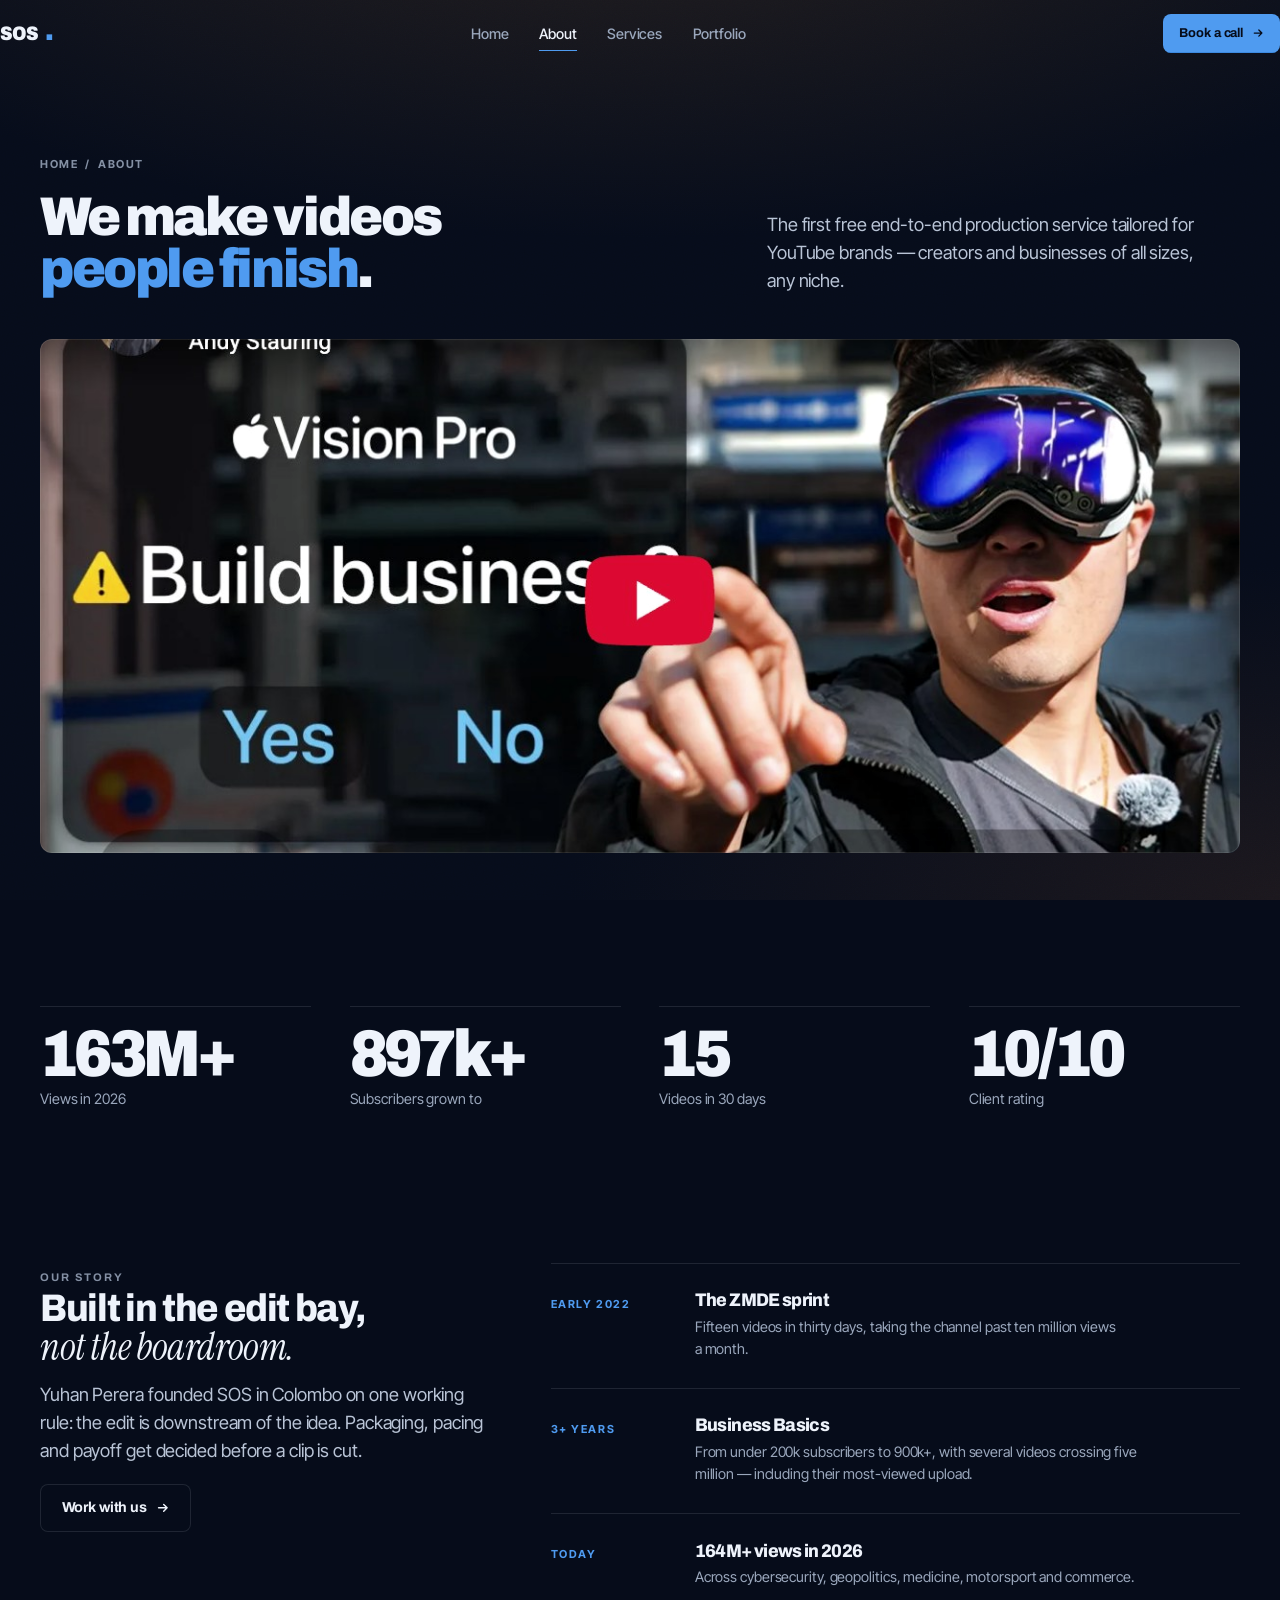
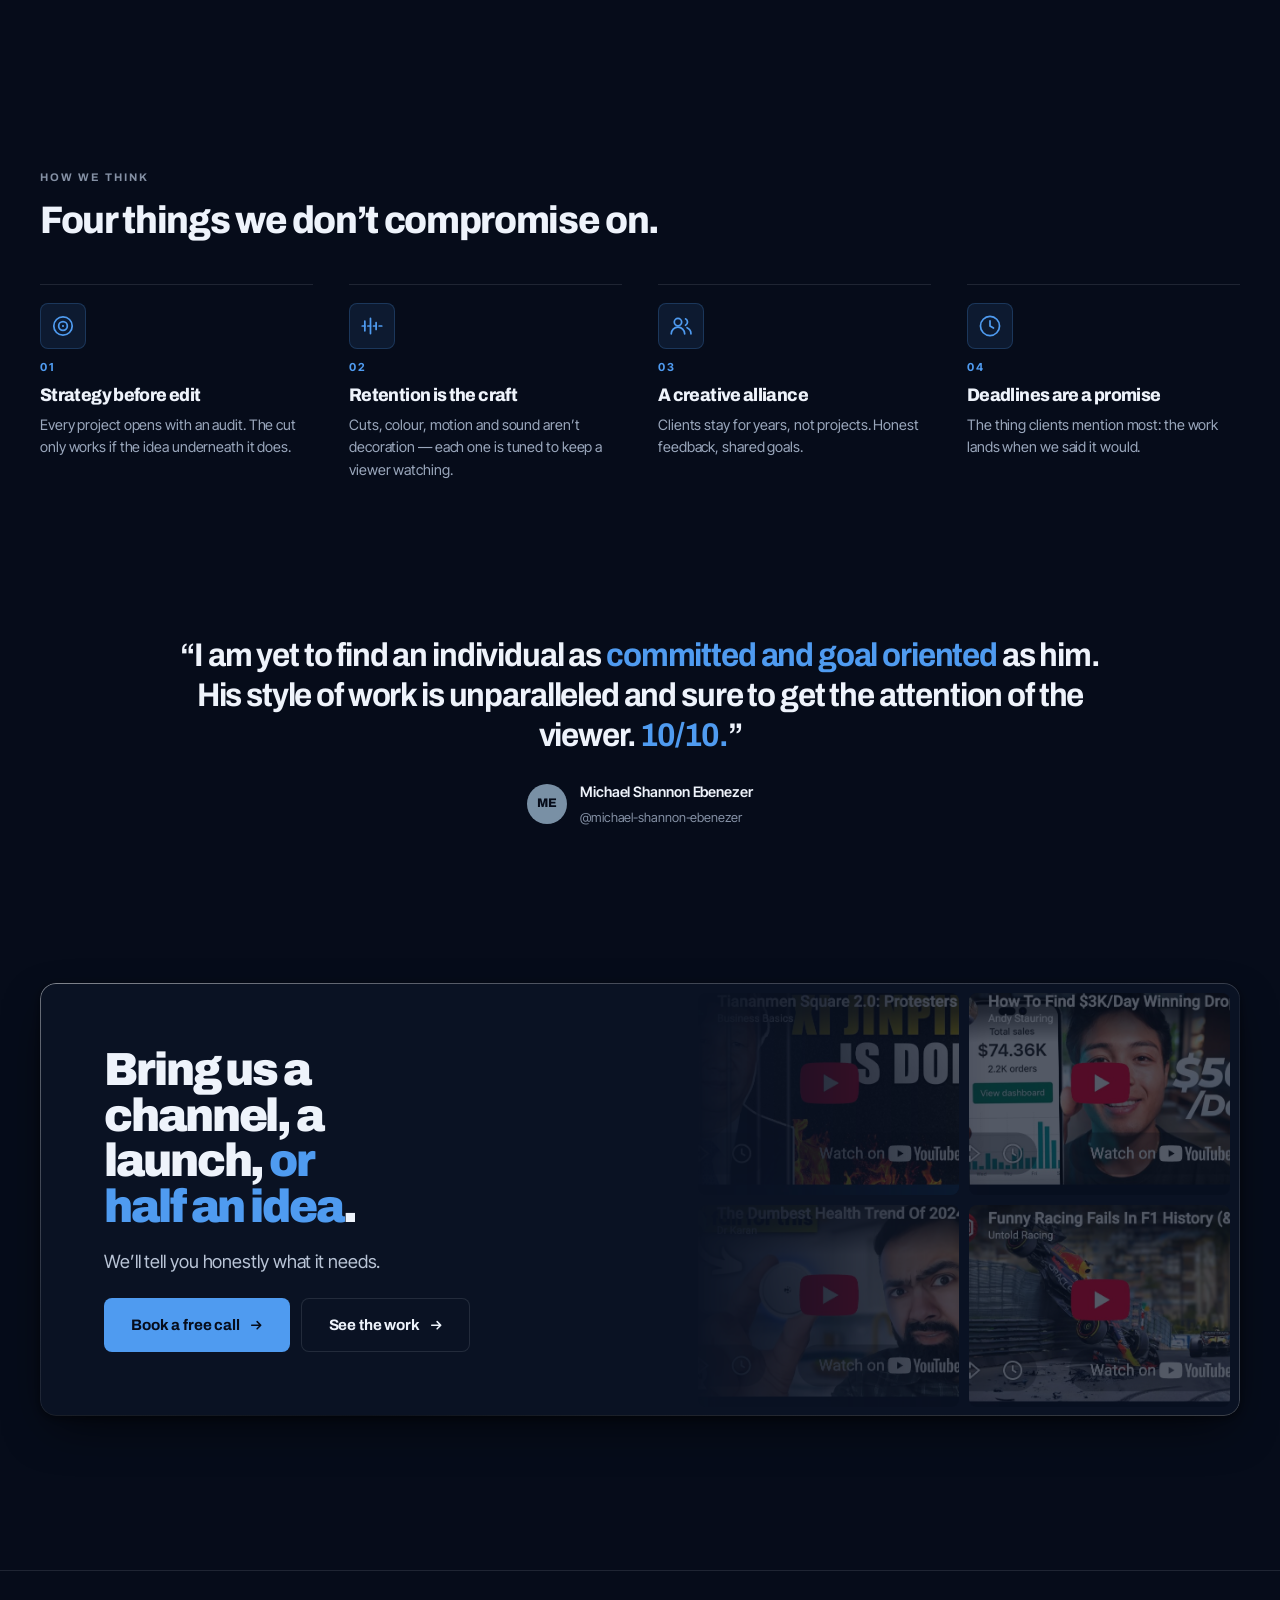
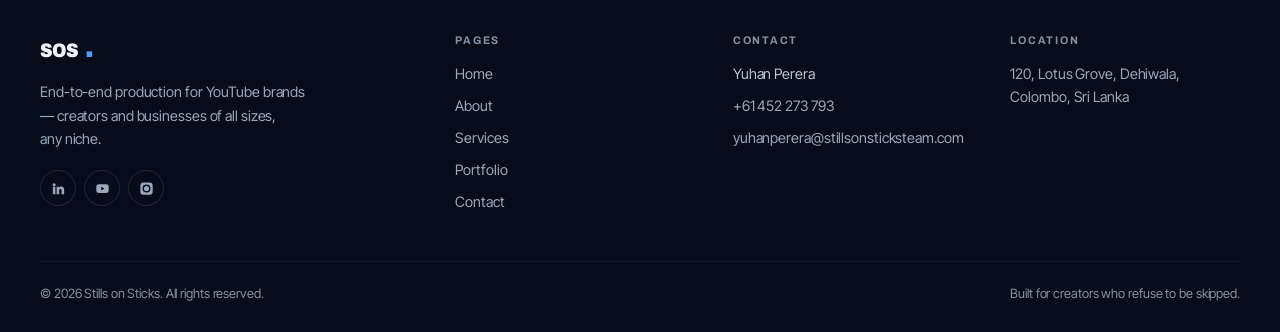
==== commit d43dfbdf: "Rebuild the home page as a showreel, not a layout Three rounds of feedback pointed the same way — "l" ====
--- a/about.html
+++ b/about.html
@@ -29,9 +29,17 @@
 <link rel="stylesheet" href="assets/css/glass.css">
 <link rel="stylesheet" href="assets/css/components.css">
 <link rel="stylesheet" href="assets/css/sections.css">
+<link rel="stylesheet" href="assets/css/cinema.css">
 </head>
 <body>
 <a class="skip-link" href="#main">Skip to content</a>
+<div class="intro" aria-hidden="true">
+  <div style="display:grid;justify-items:center">
+    <span class="intro__mark">SOS<em>.</em></span>
+    <span class="intro__bar"><i></i></span>
+    <span class="intro__pct">000</span>
+  </div>
+</div>
 <div class="atmos" aria-hidden="true"><div class="atmos__vignette"></div><div class="atmos__grain"></div></div>
 <div class="progress" aria-hidden="true"></div>
 
@@ -100,7 +108,7 @@
       <p class="label" data-reveal>How we think</p>
       <h2 class="h2" id="vl-h" data-reveal style="--i:1">Four things we don&rsquo;t compromise on.</h2>
     </div>
-    <div class="tiles" data-reveal-group><div class="tile" data-reveal style="--i:0"><p class="tile__n">01</p><h3 class="tile__t">Strategy before edit</h3><p class="tile__d">Every project opens with an audit. The cut only works if the idea underneath it does.</p></div><div class="tile" data-reveal style="--i:1"><p class="tile__n">02</p><h3 class="tile__t">Retention is the craft</h3><p class="tile__d">Cuts, colour, motion and sound aren&rsquo;t decoration &mdash; each one is tuned to keep a viewer watching.</p></div><div class="tile" data-reveal style="--i:2"><p class="tile__n">03</p><h3 class="tile__t">A creative alliance</h3><p class="tile__d">Clients stay for years, not projects. Honest feedback, shared goals.</p></div><div class="tile" data-reveal style="--i:3"><p class="tile__n">04</p><h3 class="tile__t">Deadlines are a promise</h3><p class="tile__d">The thing clients mention most: the work lands when we said it would.</p></div></div>
+    <div class="tiles" data-reveal-group><div class="tile" data-reveal style="--i:0"><span class="ico-tile" aria-hidden="true"><svg class="ico ico--lg" viewBox="0 0 24 24" aria-hidden="true"><circle cx="12" cy="12" r="8.5"/><circle cx="12" cy="12" r="4"/><circle cx="12" cy="12" r="1" fill="currentColor" stroke="none"/></svg></span><p class="tile__n">01</p><h3 class="tile__t">Strategy before edit</h3><p class="tile__d">Every project opens with an audit. The cut only works if the idea underneath it does.</p></div><div class="tile" data-reveal style="--i:1"><span class="ico-tile" aria-hidden="true"><svg class="ico ico--lg" viewBox="0 0 24 24" aria-hidden="true"><path d="M3 12h2.4M8.2 12h2.4M13.4 12h2.4M18.6 12H21"/><path d="M5.4 7.6v8.8M10.6 5v14M15.8 8.8v6.4"/></svg></span><p class="tile__n">02</p><h3 class="tile__t">Retention is the craft</h3><p class="tile__d">Cuts, colour, motion and sound aren&rsquo;t decoration &mdash; each one is tuned to keep a viewer watching.</p></div><div class="tile" data-reveal style="--i:2"><span class="ico-tile" aria-hidden="true"><svg class="ico ico--lg" viewBox="0 0 24 24" aria-hidden="true"><circle cx="9.2" cy="8.4" r="3.4"/><path d="M3 19.2a6.2 6.2 0 0 1 12.4 0"/><path d="M16.2 5.4a3.4 3.4 0 0 1 0 6M17.6 13.6a6.2 6.2 0 0 1 3.6 5.6"/></svg></span><p class="tile__n">03</p><h3 class="tile__t">A creative alliance</h3><p class="tile__d">Clients stay for years, not projects. Honest feedback, shared goals.</p></div><div class="tile" data-reveal style="--i:3"><span class="ico-tile" aria-hidden="true"><svg class="ico ico--lg" viewBox="0 0 24 24" aria-hidden="true"><circle cx="12" cy="12" r="8.8"/><path d="M12 7.2V12l3.2 1.9"/></svg></span><p class="tile__n">04</p><h3 class="tile__t">Deadlines are a promise</h3><p class="tile__d">The thing clients mention most: the work lands when we said it would.</p></div></div>
   </div>
 </section>
 
@@ -168,6 +176,7 @@
     </div>
   </div>
 </footer>
+<script src="assets/js/cinema.js" defer></script>
 <script src="assets/js/motion.js" defer></script>
 <script src="assets/js/app.js" defer></script>
 </body>
--- a/assets/css/base.css
+++ b/assets/css/base.css
@@ -8,37 +8,41 @@
    ========================================================================== */
 
 :root {
-  /* Ink — warm neutral black, deliberately NOT blue */
-  --ink-1000: #09090a;
-  --ink-900:  #0c0c0e;
-  --ink-800:  #121214;
-  --ink-700:  #18181b;
-  --ink-600:  #212125;
-  --ink-500:  #2d2d33;
-  --ink-400:  #3d3d45;
-
-  /* Signal — the only saturated colour in the chrome */
-  --red:      #ff3b2f;
-  --red-deep: #d81e14;
-  --cream:    #f2ede3;
-  --sand:     #c9bda8;
-
-  /* Foreground — warm whites, measured for AA on --ink-800 cards */
-  /* Each step measured against the page black and the lighter card surface —
-     the two muted tones still clear WCAG AA at small sizes. */
-  --fg:   #f6f4f1;
-  --fg-2: #c3bfb9;
-  --fg-3: #a6a19a;
-  --fg-4: #8a857d;
+  /* Ink — the original site's own field colour and a ramp built from it */
+  --ink-1000: #04080f;
+  --ink-900:  #060c1a;
+  --ink-800:  #0a1223;
+  --ink-700:  #0f1a2e;
+  --ink-600:  #15233b;
+  --ink-500:  #1e3050;
+  --ink-400:  #2b4066;
+
+  /* Brand azure — sampled from the glow on the original site. --azure clears
+     AA as text on the field; the deep tone is for pressed/hover fills. */
+  --azure:      #4f9bf0;
+  --azure-deep: #2f7fd4;
+  --glow:       #e7f6ff;
+  --cream:      #eef3fb;
+  --slate:      #7990a5;
+
+  /* Reserved for form errors only — a semantic signal, not a brand colour */
+  --danger: #ff6a5e;
+
+  /* Foreground — cool-tinted, each step measured against the field and the
+     lighter card surface */
+  --fg:   #eef3fb;
+  --fg-2: #b9c4d6;
+  --fg-3: #9aa7bc;
+  --fg-4: #8490a4;
 
   /* Rules */
-  --line:      rgb(246 244 241 / 0.1);
-  --line-soft: rgb(246 244 241 / 0.06);
+  --line:      rgb(238 243 251 / 0.11);
+  --line-soft: rgb(238 243 251 / 0.06);
 
   /* Glass — used sparingly now: nav, overlays, hover chips */
   --glass-blur: 22px;
-  --glass-bg:   rgb(22 22 25 / 0.62);
-  --glass-edge: rgb(246 244 241 / 0.14);
+  --glass-bg:   rgb(8 14 28 / 0.66);
+  --glass-edge: rgb(238 243 251 / 0.14);
   --glass-bevel:
     inset 0 1px 0 0 rgb(255 255 255 / 0.14),
     inset 0 -1px 0 0 rgb(0 0 0 / 0.4);
@@ -133,8 +137,8 @@
   letter-spacing: -0.01em;
 }
 
-:focus-visible { outline: 2px solid var(--red); outline-offset: 3px; border-radius: var(--r-xs); }
-::selection { background: var(--red); color: #fff; }
+:focus-visible { outline: 2px solid var(--azure); outline-offset: 3px; border-radius: var(--r-xs); }
+::selection { background: var(--azure); color: var(--ink-900); }
 
 ::-webkit-scrollbar { width: 10px; height: 10px; }
 ::-webkit-scrollbar-track { background: var(--ink-1000); }
@@ -148,8 +152,8 @@
   translate: -50% -130%;
   z-index: 2000;
   padding: 0.7rem 1.3rem;
-  background: var(--red);
-  color: #fff;
+  background: var(--azure);
+  color: var(--ink-900);
   font-weight: 600;
   border-radius: 0 0 var(--r-sm) var(--r-sm);
   transition: translate var(--d-fast) var(--e-out);
@@ -192,7 +196,7 @@
   text-transform: uppercase;
   color: var(--fg-4);
 }
-.label--red { color: var(--red); }
+.label--red { color: var(--azure); }
 .label__n {
   font-variant-numeric: tabular-nums;
   color: var(--fg-4);
--- a/assets/css/glass.css
+++ b/assets/css/glass.css
@@ -85,11 +85,11 @@
 .gchip--live .dot {
   inline-size: 6px; block-size: 6px;
   border-radius: 50%;
-  background: var(--red);
-  box-shadow: 0 0 0 0 rgb(255 59 47 / 0.75);
+  background: var(--azure);
+  box-shadow: 0 0 0 0 rgb(79 155 240 / 0.75);
   animation: pulse 2.4s ease-out infinite;
 }
 @keyframes pulse {
-  70%  { box-shadow: 0 0 0 8px rgb(255 59 47 / 0); }
-  100% { box-shadow: 0 0 0 0 rgb(255 59 47 / 0); }
+  70%  { box-shadow: 0 0 0 8px rgb(79 155 240 / 0); }
+  100% { box-shadow: 0 0 0 0 rgb(79 155 240 / 0); }
 }
--- a/assets/css/components.css
+++ b/assets/css/components.css
@@ -11,7 +11,7 @@
   inset-inline: 0;
   block-size: 2px;
   z-index: 1200;
-  background: var(--red);
+  background: var(--azure);
   transform-origin: 0 50%;
   scale: var(--p, 0) 1;
 }
@@ -52,7 +52,7 @@
 }
 .nav__logo em {
   font-style: normal;
-  color: var(--red);
+  color: var(--azure);
   font-size: 1.5em;
   line-height: 0;
 }
@@ -76,7 +76,7 @@
   inset-inline-start: 0;
   inline-size: 100%;
   block-size: 1.5px;
-  background: var(--red);
+  background: var(--azure);
   scale: 0 1;
   transform-origin: 0 50%;
   transition: scale var(--d-med) var(--e-out);
@@ -167,12 +167,12 @@
 .btn:hover .arrow { translate: 3px 0; }
 
 /* Red fill wipes up from the bottom on hover */
-.btn--primary { background: var(--red); color: #fff; }
+.btn--primary { background: var(--azure); color: var(--ink-900); }
 .btn--primary::before {
   content: "";
   position: absolute;
   inset: 0;
-  background: var(--red-deep);
+  background: var(--azure-deep);
   translate: 0 101%;
   transition: translate var(--d-med) var(--e-out);
 }
@@ -211,7 +211,7 @@
   inset-block-end: -2px;
   inset-inline: 0;
   block-size: 1.5px;
-  background: var(--red);
+  background: var(--azure);
   scale: 0 1;
   transform-origin: 0 50%;
   transition: scale var(--d-med) var(--e-out);
@@ -267,7 +267,7 @@
   inset-inline: 0;
   block-size: 3px;
   z-index: 2;
-  background: var(--red);
+  background: var(--azure);
   scale: 0 1;
   transform-origin: 0 50%;
   transition: scale var(--d-slow) var(--e-out);
@@ -281,7 +281,7 @@
   letter-spacing: -0.025em;
   transition: color var(--d-fast) var(--e-out);
 }
-.wk:hover .wk__client { color: var(--red); }
+.wk:hover .wk__client { color: var(--azure); }
 .wk__desc { color: var(--fg-3); font-size: var(--t-sm); line-height: 1.5; }
 .wk__meta {
   display: flex;
@@ -379,7 +379,7 @@
   line-height: 0.92;
   letter-spacing: -0.05em;
 }
-.case__stat em { font-style: normal; color: var(--red); }
+.case__stat em { font-style: normal; color: var(--azure); }
 .case__label { font-size: var(--t-sm); color: var(--fg-2); font-weight: 500; }
 .case__copy { color: var(--fg-3); font-size: var(--t-sm); line-height: 1.6; max-inline-size: 46ch; }
 
@@ -401,7 +401,7 @@
   letter-spacing: -0.055em;
   font-variant-numeric: tabular-nums;
 }
-.fig__n em { font-style: normal; color: var(--red); }
+.fig__n em { font-style: normal; color: var(--azure); }
 .fig__k { font-size: var(--t-sm); color: var(--fg-3); line-height: 1.4; }
 
 /* ==========================================================================
@@ -428,11 +428,11 @@
   font-variant-numeric: tabular-nums;
   transition: color var(--d-med) var(--e-out), -webkit-text-stroke-color var(--d-med) var(--e-out);
 }
-.step.is-active .step__n { color: var(--red); -webkit-text-stroke-color: transparent; }
+.step.is-active .step__n { color: var(--azure); -webkit-text-stroke-color: transparent; }
 .step__t { font-size: var(--t-h3); }
 .step__items { display: flex; flex-wrap: wrap; gap: 0.5rem 1.6rem; margin-block-start: 0.85rem; }
 .step__items li { font-size: var(--t-sm); color: var(--fg-3); display: flex; gap: 0.5rem; align-items: baseline; }
-.step__items li::before { content: ""; inline-size: 4px; block-size: 4px; border-radius: 50%; background: var(--red); flex: none; }
+.step__items li::before { content: ""; inline-size: 4px; block-size: 4px; border-radius: 50%; background: var(--azure); flex: none; }
 .step__note { color: var(--fg-3); font-size: var(--t-sm); margin-block-start: 0.5rem; max-inline-size: 52ch; }
 
 /* ==========================================================================
@@ -459,7 +459,7 @@
   letter-spacing: -0.035em;
   transition: color var(--d-fast) var(--e-out);
 }
-.srow:hover .srow__t { color: var(--red); }
+.srow:hover .srow__t { color: var(--azure); }
 .srow__d { color: var(--fg-3); font-size: var(--t-sm); line-height: 1.55; max-inline-size: 46ch; }
 .srow__go {
   display: grid;
@@ -470,7 +470,7 @@
   color: var(--fg-3);
   transition: all var(--d-med) var(--e-out);
 }
-.srow:hover .srow__go { background: var(--red); color: #fff; box-shadow: none; translate: 3px 0; }
+.srow:hover .srow__go { background: var(--azure); color: var(--ink-900); box-shadow: none; translate: 3px 0; }
 .srow__go svg { inline-size: 14px; block-size: 14px; }
 @media (max-width: 860px) {
   .srow { grid-template-columns: 2.2rem minmax(0, 1fr); row-gap: 0.5rem; align-items: start; }
@@ -518,7 +518,7 @@
   transition-delay: calc(var(--i, 0) * 38ms);
 }
 .is-in .chart__bar { scale: 1 1; }
-.chart__bar:last-child { background: linear-gradient(180deg, var(--red), var(--red-deep)); }
+.chart__bar:last-child { background: linear-gradient(180deg, var(--azure), var(--azure-deep)); }
 .chart__foot { display: flex; justify-content: space-between; font-size: var(--t-micro); font-weight: 700; letter-spacing: 0.12em; text-transform: uppercase; color: var(--fg-4); }
 
 /* ==========================================================================
@@ -533,7 +533,7 @@
   line-height: 1.22;
   letter-spacing: -0.035em;
 }
-.quote__q em { font-style: normal; color: var(--red); }
+.quote__q em { font-style: normal; color: var(--azure); }
 .quote__by { display: flex; align-items: center; gap: 0.8rem; }
 .quote__ava {
   inline-size: 40px; block-size: 40px;
@@ -544,7 +544,7 @@
   font-weight: 800;
   font-size: 0.78rem;
   color: var(--ink-900);
-  background: var(--sand);
+  background: var(--slate);
 }
 .quote__name { font-weight: 600; font-size: var(--t-sm); }
 .quote__handle { font-size: var(--t-xs); color: var(--fg-4); }
@@ -575,7 +575,7 @@
   color: var(--fg);
   transition: color var(--d-fast) var(--e-out);
 }
-.acc__btn:hover { color: var(--red); }
+.acc__btn:hover { color: var(--azure); }
 .acc__icon { position: relative; flex: none; inline-size: 14px; block-size: 14px; }
 .acc__icon::before, .acc__icon::after {
   content: "";
@@ -599,7 +599,7 @@
    ========================================================================== */
 .field { display: grid; gap: 0.4rem; }
 .field__label { font-size: var(--t-micro); font-weight: 700; letter-spacing: 0.14em; text-transform: uppercase; color: var(--fg-4); }
-.field__label .req { color: var(--red); }
+.field__label .req { color: var(--azure); }
 
 .input {
   inline-size: 100%;
@@ -614,7 +614,7 @@
 }
 .input::placeholder { color: var(--fg-4); }
 .input:hover { border-block-end-color: var(--fg-4); }
-.input:focus { outline: none; border-block-end-color: var(--red); }
+.input:focus { outline: none; border-block-end-color: var(--azure); }
 textarea.input { resize: vertical; min-block-size: 110px; line-height: 1.55; }
 select.input {
   appearance: none; -webkit-appearance: none;
@@ -627,9 +627,9 @@
 }
 select.input option { background: var(--ink-800); color: var(--fg); }
 
-.field__error { font-size: var(--t-xs); color: var(--red); min-block-size: 1.1em; opacity: 0; transition: opacity var(--d-fast); }
+.field__error { font-size: var(--t-xs); color: var(--danger); min-block-size: 1.1em; opacity: 0; transition: opacity var(--d-fast); }
 .field.is-invalid .field__error { opacity: 1; }
-.field.is-invalid .input { border-block-end-color: var(--red); }
+.field.is-invalid .input { border-block-end-color: var(--danger); }
 
 /* Chip multi-select */
 .chipset { display: flex; flex-wrap: wrap; gap: 0.45rem; }
@@ -646,8 +646,8 @@
   transition: all var(--d-fast) var(--e-out);
 }
 .chipset label:hover { color: var(--fg); box-shadow: inset 0 0 0 1px var(--fg-4); }
-.chipset input:checked + label { color: #fff; background: var(--red); box-shadow: none; }
-.chipset input:focus-visible + label { outline: 2px solid var(--red); outline-offset: 3px; }
+.chipset input:checked + label { color: var(--ink-900); background: var(--azure); box-shadow: none; }
+.chipset input:focus-visible + label { outline: 2px solid var(--azure); outline-offset: 3px; }
 
 .consent { display: flex; flex-wrap: wrap; align-items: start; gap: 0.65rem; font-size: var(--t-xs); color: var(--fg-3); }
 .consent label { flex: 1 1 14rem; line-height: 1.5; }
@@ -661,13 +661,13 @@
   cursor: pointer;
   transition: all var(--d-fast) var(--e-out);
 }
-.consent input:checked { background: var(--red); box-shadow: none; }
+.consent input:checked { background: var(--azure); box-shadow: none; }
 .consent input:checked::after {
   content: "";
   display: block;
   inline-size: 4px; block-size: 8px;
   margin: 1px auto 0;
-  border: solid #fff;
+  border: solid var(--ink-900);
   border-width: 0 2px 2px 0;
   rotate: 45deg;
 }
@@ -676,7 +676,7 @@
 .form-status { display: none; padding: 0.8rem 1rem; border-radius: var(--r-sm); font-size: var(--t-sm); }
 .form-status.is-shown { display: block; }
 .form-status--ok { background: rgb(60 180 120 / 0.12); color: #8fe3b8; box-shadow: inset 0 0 0 1px rgb(60 180 120 / 0.3); }
-.form-status--err { background: rgb(255 59 47 / 0.1); color: #ff9d96; box-shadow: inset 0 0 0 1px rgb(255 59 47 / 0.3); }
+.form-status--err { background: rgb(255 106 94 / 0.1); color: var(--danger); box-shadow: inset 0 0 0 1px rgb(255 106 94 / 0.32); }
 
 /* ==========================================================================
    Contact detail rows
@@ -695,7 +695,7 @@
 @media (hover: hover) { button.detail:hover { padding-inline: 0.6rem; } }
 .detail__k { flex: none; inline-size: 6.5rem; font-size: var(--t-micro); font-weight: 700; letter-spacing: 0.14em; text-transform: uppercase; color: var(--fg-4); }
 .detail__v { font-size: var(--t-sm); word-break: break-word; transition: color var(--d-fast) var(--e-out); }
-button.detail:hover .detail__v { color: var(--red); }
+button.detail:hover .detail__v { color: var(--azure); }
 .detail__copy { margin-inline-start: auto; flex: none; font-size: var(--t-micro); font-weight: 700; letter-spacing: 0.12em; text-transform: uppercase; color: var(--fg-4); }
 
 /* ==========================================================================
@@ -708,7 +708,7 @@
 .footer__title { font-size: var(--t-micro); font-weight: 700; letter-spacing: 0.16em; text-transform: uppercase; color: var(--fg-4); margin-block-end: 1rem; }
 .footer__list { display: grid; gap: 0.55rem; }
 .footer__list a, .footer__list span { color: var(--fg-3); font-size: var(--t-sm); transition: color var(--d-fast) var(--e-out); }
-.footer__list a:hover { color: var(--red); }
+.footer__list a:hover { color: var(--azure); }
 
 .socials { display: flex; gap: 0.5rem; }
 .socials a {
@@ -719,7 +719,7 @@
   box-shadow: inset 0 0 0 1px var(--line);
   transition: all var(--d-med) var(--e-out);
 }
-.socials a:hover { color: #fff; background: var(--red); box-shadow: none; }
+.socials a:hover { color: var(--ink-900); background: var(--azure); box-shadow: none; }
 .socials svg { inline-size: 15px; block-size: 15px; fill: currentColor; }
 
 .footer__base {
@@ -767,7 +767,7 @@
   box-shadow: inset 0 0 0 1px var(--line);
   transition: all var(--d-fast) var(--e-out);
 }
-.lightbox__close:hover { background: var(--red); color: #fff; rotate: 90deg; box-shadow: none; }
+.lightbox__close:hover { background: var(--azure); color: var(--ink-900); rotate: 90deg; box-shadow: none; }
 .lightbox__close svg { inline-size: 16px; block-size: 16px; }
 
 .toast {
@@ -780,8 +780,8 @@
   border-radius: var(--r-sm);
   font-size: var(--t-sm);
   font-weight: 500;
-  color: #fff;
-  background: var(--red);
+  color: var(--ink-900);
+  background: var(--azure);
   transition: translate var(--d-med) var(--e-spring);
 }
 .toast.is-on { translate: -50% 0; }
--- a/assets/css/sections.css
+++ b/assets/css/sections.css
@@ -61,7 +61,7 @@
 
 .hero__copy { display: grid; gap: 1.3rem; justify-items: start; }
 .hero__title { font-size: var(--t-display); font-weight: 900; line-height: 0.92; letter-spacing: -0.05em; }
-.hero__title em { font-style: normal; color: var(--red); }
+.hero__title em { font-style: normal; color: var(--azure); }
 .hero__cta { display: flex; flex-wrap: wrap; gap: 0.7rem; margin-block-start: 0.3rem; }
 
 /* The counted figure, set oversized as a graphic element */
@@ -73,7 +73,7 @@
   line-height: 0.82;
   letter-spacing: -0.06em;
   font-variant-numeric: tabular-nums;
-  color: var(--red);
+  color: var(--azure);
 }
 
 /* Collage: four stills, offset and individually parallaxed */
@@ -88,7 +88,7 @@
 /* Scroll cue */
 .cue { display: inline-flex; align-items: center; gap: 0.6rem; font-size: var(--t-micro); font-weight: 700; letter-spacing: 0.18em; text-transform: uppercase; color: var(--fg-4); }
 .cue__rail { position: relative; inline-size: 34px; block-size: 1px; background: var(--ink-500); overflow: hidden; }
-.cue__rail::after { content: ""; position: absolute; inset-block: 0; inline-size: 14px; background: var(--red); animation: cue 2.1s var(--e-inout) infinite; }
+.cue__rail::after { content: ""; position: absolute; inset-block: 0; inline-size: 14px; background: var(--azure); animation: cue 2.1s var(--e-inout) infinite; }
 @keyframes cue { 0% { translate: -16px 0; } 100% { translate: 36px 0; } }
 
 /* ==========================================================================
@@ -98,7 +98,7 @@
 .page-hero__grid { display: grid; grid-template-columns: minmax(0, 1fr) minmax(0, 0.7fr); gap: clamp(1.5rem, 4vw, 3.5rem); align-items: end; }
 @media (max-width: 860px) { .page-hero__grid { grid-template-columns: minmax(0, 1fr); } }
 .page-hero__title { font-size: var(--t-h1); font-weight: 900; line-height: 0.95; letter-spacing: -0.045em; }
-.page-hero__title em { font-style: normal; color: var(--red); }
+.page-hero__title em { font-style: normal; color: var(--azure); }
 
 .crumbs { display: flex; gap: 0.45rem; align-items: center; font-size: var(--t-micro); font-weight: 700; letter-spacing: 0.14em; text-transform: uppercase; color: var(--fg-4); margin-block-end: 1.1rem; }
 .crumbs a:hover { color: var(--fg-2); }
@@ -143,7 +143,7 @@
   position: absolute;
   inset-block-end: 0; inset-inline: 0;
   block-size: 1.5px;
-  background: var(--red);
+  background: var(--azure);
   scale: 0 1;
   transform-origin: 0 50%;
   transition: scale var(--d-med) var(--e-out);
@@ -158,7 +158,7 @@
    ========================================================================== */
 .tiles { display: grid; grid-template-columns: repeat(auto-fit, minmax(230px, 1fr)); gap: clamp(1.25rem, 3vw, 2.25rem); }
 .tile { display: grid; gap: 0.6rem; padding-block-start: 1.1rem; border-block-start: 1px solid var(--line); align-content: start; }
-.tile__n { font-size: var(--t-micro); font-weight: 700; letter-spacing: 0.16em; color: var(--red); }
+.tile__n { font-size: var(--t-micro); font-weight: 700; letter-spacing: 0.16em; color: var(--azure); }
 .tile__t { font-size: var(--t-h4); }
 .tile__d { color: var(--fg-3); font-size: var(--t-sm); line-height: 1.55; }
 
@@ -179,7 +179,7 @@
   color: var(--fg-4);
   white-space: nowrap;
 }
-.ticker__item i { font-style: normal; color: var(--red); }
+.ticker__item i { font-style: normal; color: var(--azure); }
 
 /* ==========================================================================
    CTA block
@@ -187,7 +187,7 @@
 .cta { position: relative; overflow: hidden; border-radius: var(--r-lg); padding: clamp(1.75rem, 5vw, 4rem); background: var(--ink-800); }
 .cta__inner { position: relative; z-index: 2; display: grid; gap: 1.1rem; justify-items: start; max-inline-size: 42ch; }
 .cta__title { font-size: clamp(1.6rem, 1.1rem + 2.4vw, 2.9rem); font-weight: 900; line-height: 0.98; letter-spacing: -0.045em; }
-.cta__title em { font-style: normal; color: var(--red); }
+.cta__title em { font-style: normal; color: var(--azure); }
 /* Stills bleeding off the right edge, dimmed so copy stays readable */
 .cta__stills {
   position: absolute;
@@ -212,6 +212,6 @@
 .tl { display: grid; }
 .tl__item { display: grid; grid-template-columns: 7rem minmax(0, 1fr); gap: clamp(1rem, 2.5vw, 2rem); padding-block: clamp(1.1rem, 2.5vw, 1.7rem); border-block-start: 1px solid var(--line); }
 @media (max-width: 620px) { .tl__item { grid-template-columns: minmax(0, 1fr); gap: 0.4rem; } }
-.tl__k { font-size: var(--t-micro); font-weight: 700; letter-spacing: 0.14em; text-transform: uppercase; color: var(--red); padding-block-start: 0.3rem; }
+.tl__k { font-size: var(--t-micro); font-weight: 700; letter-spacing: 0.14em; text-transform: uppercase; color: var(--azure); padding-block-start: 0.3rem; }
 .tl__t { font-size: var(--t-h4); }
 .tl__d { color: var(--fg-3); font-size: var(--t-sm); line-height: 1.58; margin-block-start: 0.35rem; max-inline-size: 58ch; }
--- a/assets/css/cinema.css
+++ b/assets/css/cinema.css
@@ -0,0 +1,370 @@
+/* ==========================================================================
+   cinema.css — the parts that make this a showreel rather than a layout
+   --------------------------------------------------------------------------
+   Intro reveal, play cursor, the hero wall, scroll-scrubbed timeline,
+   horizontal gallery, glow/bloom. Everything degrades: without JS the pinned
+   sections become ordinary stacked content, and prefers-reduced-motion stops
+   all drift.
+   ========================================================================== */
+
+/* ==========================================================================
+   Intro — a shutter wipe, once per session
+   ========================================================================== */
+.intro {
+  position: fixed;
+  inset: 0;
+  z-index: 3000;
+  display: grid;
+  place-items: center;
+  background: var(--ink-1000);
+  transition: clip-path 1s var(--e-inout);
+  clip-path: inset(0 0 0 0);
+}
+.intro.is-done { clip-path: inset(0 0 100% 0); pointer-events: none; }
+.intro__mark {
+  font-family: "Archivo", sans-serif;
+  font-weight: 900;
+  font-stretch: 86%;
+  font-size: clamp(3rem, 14vw, 9rem);
+  letter-spacing: -0.07em;
+  line-height: 1;
+  color: var(--fg);
+}
+.intro__mark em { font-style: normal; color: var(--azure); }
+.intro__bar {
+  inline-size: min(260px, 50vw);
+  block-size: 2px;
+  margin-block-start: 1.6rem;
+  background: rgb(238 243 251 / 0.14);
+  overflow: hidden;
+}
+.intro__bar i {
+  display: block;
+  block-size: 100%;
+  inline-size: var(--p, 0%);
+  background: var(--azure);
+  box-shadow: 0 0 14px var(--azure);
+  transition: inline-size 0.25s linear;
+}
+.intro__pct {
+  margin-block-start: 0.8rem;
+  font-size: var(--t-micro);
+  font-weight: 700;
+  letter-spacing: 0.3em;
+  color: var(--fg-4);
+  font-variant-numeric: tabular-nums;
+}
+@media (prefers-reduced-motion: reduce) { .intro { display: none; } }
+
+/* ==========================================================================
+   Cursor — becomes a PLAY disc over any still
+   ========================================================================== */
+.cursor, .cursor-dot { position: fixed; z-index: 2500; pointer-events: none; translate: -50% -50%; }
+.cursor {
+  inline-size: 44px; block-size: 44px;
+  border-radius: 50%;
+  box-shadow: inset 0 0 0 1px rgb(238 243 251 / 0.45);
+  display: grid; place-items: center;
+  transition: inline-size .3s var(--e-out), block-size .3s var(--e-out),
+              background .3s var(--e-out), box-shadow .3s var(--e-out), opacity .3s;
+  opacity: 0;
+}
+.cursor-dot {
+  inline-size: 5px; block-size: 5px;
+  border-radius: 50%;
+  background: var(--azure);
+  opacity: 0;
+  transition: opacity .3s, scale .3s var(--e-out);
+}
+body.cursor-on .cursor, body.cursor-on .cursor-dot { opacity: 1; }
+.cursor__label {
+  font-family: "Archivo", sans-serif;
+  font-size: 0.6rem;
+  font-weight: 800;
+  letter-spacing: 0.18em;
+  color: var(--ink-900);
+  opacity: 0;
+  scale: 0.6;
+  transition: opacity .25s var(--e-out), scale .25s var(--e-spring);
+}
+.cursor.is-play {
+  inline-size: 86px; block-size: 86px;
+  background: var(--azure);
+  box-shadow: 0 0 40px -6px var(--azure);
+}
+.cursor.is-play .cursor__label { opacity: 1; scale: 1; }
+body.cursor-on.is-play .cursor-dot { opacity: 0; }
+@media (hover: none), (pointer: coarse) { .cursor, .cursor-dot { display: none; } }
+@media (prefers-reduced-motion: reduce) { .cursor, .cursor-dot { display: none; } }
+
+/* ==========================================================================
+   Hero — a moving wall of the real work behind giant type
+   ========================================================================== */
+.cine {
+  position: relative;
+  min-block-size: 100svh;
+  display: grid;
+  align-content: center;
+  overflow: hidden;
+  padding-block: calc(var(--nav-h) + 2rem) 7rem;
+  isolation: isolate;
+}
+
+/* The wall: five columns drifting at different speeds, tilted in 3D */
+.cine__wall {
+  position: absolute;
+  inset: -14% -6%;
+  z-index: 0;
+  perspective: 1400px;
+  pointer-events: none;
+  /* preserve-3d children can escape an ancestor's overflow clip, so the wall
+     clips them itself before .cine clips the wall. */
+  overflow: hidden;
+}
+.cine__plane {
+  display: grid;
+  grid-template-columns: repeat(5, 1fr);
+  gap: clamp(0.5rem, 1.2vw, 1rem);
+  block-size: 100%;
+  transform-style: preserve-3d;
+  transform: rotateX(12deg) rotateZ(-7deg) scale(1.18);
+  translate: var(--wx, 0) var(--wy, 0);
+  transition: translate 1.2s var(--e-out);
+}
+@media (max-width: 760px) { .cine__plane { grid-template-columns: repeat(3, 1fr); transform: rotateX(10deg) rotateZ(-6deg) scale(1.5); } }
+.cine__col { display: grid; gap: clamp(0.5rem, 1.2vw, 1rem); align-content: start; animation: wall var(--d, 48s) linear infinite; }
+.cine__col:nth-child(even) { animation-direction: reverse; }
+.cine__col:nth-child(1) { --d: 52s; }
+.cine__col:nth-child(2) { --d: 64s; }
+.cine__col:nth-child(3) { --d: 46s; }
+.cine__col:nth-child(4) { --d: 70s; }
+.cine__col:nth-child(5) { --d: 56s; }
+@keyframes wall { from { transform: translate3d(0, 0, 0); } to { transform: translate3d(0, -50%, 0); } }
+@media (prefers-reduced-motion: reduce) { .cine__col { animation: none; } }
+
+.cine__shot {
+  position: relative;
+  aspect-ratio: 16 / 9;
+  border-radius: var(--r-sm);
+  overflow: hidden;
+  background: var(--ink-700);
+}
+.cine__shot img {
+  inline-size: 100%; block-size: 100%;
+  object-fit: cover;
+  filter: saturate(0.4) brightness(0.38) contrast(1.06);
+}
+
+/* Veil: darkens the wall and pushes an azure bloom up behind the headline */
+.cine__veil {
+  position: absolute;
+  inset: 0;
+  z-index: 1;
+  pointer-events: none;
+  background:
+    linear-gradient(180deg, rgb(6 12 26 / 0.96) 0%, rgb(6 12 26 / 0.55) 14%, transparent 26%),
+    radial-gradient(72% 56% at 30% 52%, rgb(6 12 26 / 0.98) 0%, rgb(6 12 26 / 0.9) 44%, rgb(6 12 26 / 0.3) 78%),
+    radial-gradient(90% 60% at 18% 112%, rgb(79 155 240 / 0.26), transparent 62%),
+    linear-gradient(180deg, transparent 20%, rgb(6 12 26 / 0.55) 62%, var(--ink-900) 100%);
+}
+
+.cine__body { position: relative; z-index: 2; display: grid; justify-items: start; gap: 1.3rem; }
+
+.cine__title {
+  font-family: "Archivo", sans-serif;
+  font-weight: 900;
+  font-stretch: 84%;
+  font-size: clamp(2.9rem, 0.6rem + 9vw, 8.4rem);
+  line-height: 0.82;
+  letter-spacing: -0.06em;
+  text-wrap: balance;
+  text-shadow: 0 2px 40px rgb(6 12 26 / 0.75);
+}
+.cine__title em { font-style: normal; color: var(--azure); text-shadow: 0 0 60px rgb(79 155 240 / 0.55); }
+.cine__title .sm {
+  display: block;
+  font-family: "Inter Tight", sans-serif;
+  font-size: clamp(1rem, 0.9rem + 0.5vw, 1.2rem);
+  font-weight: 400;
+  font-stretch: normal;
+  letter-spacing: -0.01em;
+  line-height: 1.45;
+  color: var(--fg-2);
+  max-inline-size: 36ch;
+  margin-block-start: 1.1rem;
+}
+
+/* Bottom HUD: live state, hard numbers, scroll cue — reads like a deck bar */
+.cine__hud {
+  position: absolute;
+  inset-block-end: 0;
+  inset-inline: 0;
+  z-index: 3;
+  border-block-start: 1px solid var(--line);
+  background: linear-gradient(180deg, transparent, rgb(6 12 26 / 0.6));
+  backdrop-filter: blur(10px);
+  -webkit-backdrop-filter: blur(10px);
+}
+.cine__hud-in {
+  display: flex;
+  align-items: center;
+  justify-content: space-between;
+  gap: 1.5rem;
+  padding-block: 0.85rem;
+  flex-wrap: wrap;
+}
+.hud-stats { display: flex; align-items: center; gap: clamp(1rem, 3vw, 2.5rem); flex-wrap: wrap; }
+.hud-stat { display: flex; align-items: baseline; gap: 0.45rem; }
+.hud-stat b {
+  font-family: "Archivo", sans-serif;
+  font-weight: 900;
+  font-size: 1.05rem;
+  letter-spacing: -0.03em;
+  font-variant-numeric: tabular-nums;
+  color: var(--fg);
+}
+.hud-stat span { font-size: var(--t-micro); font-weight: 700; letter-spacing: 0.14em; text-transform: uppercase; color: var(--fg-4); }
+@media (max-width: 700px) { .cine { padding-block-end: 9.5rem; } .cine__hud-in { justify-content: flex-start; } }
+
+/* ==========================================================================
+   Pinned sections
+   --------------------------------------------------------------------------
+   The section is tall; the stage sticks for its duration. Without JS the
+   stage simply sits at the top of a tall block, so nothing breaks — the
+   height collapses via .no-pin.
+   ========================================================================== */
+.pin { position: relative; block-size: var(--pin-h, 300vh); }
+.pin__stage { position: sticky; inset-block-start: 0; block-size: 100svh; overflow: hidden; display: grid; align-content: center; }
+html:not(.js) .pin, .pin.no-pin { block-size: auto; }
+html:not(.js) .pin__stage, .pin.no-pin .pin__stage { position: static; block-size: auto; padding-block: var(--section-y); }
+
+/* ---------- Scrub: scrolling cuts between frames like an edit timeline --- */
+.scrub { display: grid; grid-template-columns: minmax(0, 0.68fr) minmax(0, 1.32fr); gap: clamp(1.5rem, 4vw, 3.5rem); align-items: center; }
+@media (max-width: 900px) { .scrub { grid-template-columns: minmax(0, 1fr); } }
+
+.scrub__frame {
+  position: relative;
+  aspect-ratio: 16 / 9;
+  border-radius: var(--r-md);
+  overflow: hidden;
+  background: var(--ink-800);
+  box-shadow: 0 40px 120px -40px rgb(0 0 0 / 0.9), 0 0 0 1px rgb(238 243 251 / 0.09);
+}
+.scrub__frame img {
+  position: absolute;
+  inset: 0;
+  inline-size: 100%; block-size: 100%;
+  object-fit: cover;
+  opacity: 0;
+  scale: 1.04;
+  transition: opacity 0.18s linear, scale 0.6s var(--e-out);
+}
+.scrub__frame img.is-on { opacity: 1; scale: 1; }
+
+/* Scanline + edge glow so the frame reads as a monitor, not a photo */
+.scrub__frame::after {
+  content: "";
+  position: absolute;
+  inset: 0;
+  pointer-events: none;
+  background: repeating-linear-gradient(180deg, rgb(255 255 255 / 0.035) 0 1px, transparent 1px 3px);
+  mix-blend-mode: overlay;
+}
+
+.scrub__hud { display: grid; gap: 1.1rem; }
+.scrub__meta { display: flex; align-items: baseline; gap: 0.8rem; font-variant-numeric: tabular-nums; }
+.scrub__idx {
+  font-family: "Archivo", sans-serif;
+  font-weight: 900;
+  font-size: clamp(2.6rem, 1.4rem + 4vw, 5rem);
+  line-height: 0.85;
+  letter-spacing: -0.05em;
+  color: var(--azure);
+  text-shadow: 0 0 44px rgb(79 155 240 / 0.45);
+}
+.scrub__total { font-size: var(--t-sm); color: var(--fg-4); font-weight: 700; }
+.scrub__client { font-family: "Archivo", sans-serif; font-weight: 800; font-size: var(--t-h3); letter-spacing: -0.03em; }
+.scrub__title { color: var(--fg-3); font-size: var(--t-sm); min-block-size: 2.6em; }
+
+/* The timeline rail — ticks per frame, playhead rides the scroll */
+.scrub__rail { position: relative; block-size: 46px; border-block: 1px solid var(--line); display: flex; align-items: stretch; }
+.scrub__tick { flex: 1; border-inline-end: 1px solid var(--line-soft); position: relative; }
+.scrub__tick::after {
+  content: "";
+  position: absolute;
+  inset-block-end: 0;
+  inset-inline: 0;
+  block-size: 30%;
+  background: rgb(238 243 251 / 0.12);
+  transition: background var(--d-fast), block-size var(--d-fast);
+}
+.scrub__tick.is-on::after { background: var(--azure); block-size: 100%; }
+.scrub__head {
+  position: absolute;
+  inset-block: -6px;
+  inline-size: 2px;
+  background: var(--azure);
+  box-shadow: 0 0 16px var(--azure);
+  translate: calc(var(--x, 0) * 1px) 0;
+}
+
+/* ---------- Horizontal gallery ------------------------------------------ */
+.hgal { overflow: hidden; }
+.hgal__track { display: flex; gap: clamp(1rem, 2vw, 1.75rem); will-change: transform; padding-inline: var(--gutter); }
+.hgal__card { flex: none; inline-size: clamp(280px, 44vw, 660px); }
+html:not(.js) .hgal__track, .pin.no-pin .hgal__track { overflow-x: auto; padding-block-end: 1rem; }
+
+.hgal__head { display: flex; align-items: end; justify-content: space-between; gap: 1.5rem; flex-wrap: wrap; margin-block-end: clamp(1.25rem, 3vw, 2rem); }
+.hgal__prog { inline-size: min(220px, 40vw); block-size: 2px; background: var(--line); }
+.hgal__prog i { display: block; block-size: 100%; inline-size: calc(var(--p, 0) * 100%); background: var(--azure); box-shadow: 0 0 12px var(--azure); }
+
+/* ==========================================================================
+   Bloom — a soft azure light behind key blocks
+   ========================================================================== */
+.bloom { position: relative; isolation: isolate; }
+.bloom::before {
+  content: "";
+  position: absolute;
+  z-index: -1;
+  inset-block-start: 50%;
+  inset-inline-start: 50%;
+  /* Exactly the section's width — a wider pseudo-element here pushed the
+     mobile layout viewport out to 429px. The radial fades well before the
+     edges anyway, so nothing is lost. */
+  inline-size: 100%;
+  block-size: 160%;
+  translate: -50% -50%;
+  background: radial-gradient(closest-side, rgb(79 155 240 / 0.16), transparent 70%);
+  pointer-events: none;
+}
+
+/* Oversized glowing numerals used as a section device */
+.bignum {
+  font-family: "Archivo", sans-serif;
+  font-weight: 900;
+  font-stretch: 84%;
+  font-size: clamp(4rem, 2rem + 10vw, 11rem);
+  line-height: 0.8;
+  letter-spacing: -0.065em;
+  font-variant-numeric: tabular-nums;
+  background: linear-gradient(180deg, var(--fg) 30%, rgb(79 155 240 / 0.35));
+  -webkit-background-clip: text;
+  background-clip: text;
+  -webkit-text-fill-color: transparent;
+  color: var(--fg);
+}
+
+/* ==========================================================================
+   Icons — one consistent 24px line set, stroke 1.6
+   ========================================================================== */
+.ico { inline-size: 1.25em; block-size: 1.25em; flex: none; stroke: currentColor; fill: none; stroke-width: 1.6; stroke-linecap: round; stroke-linejoin: round; }
+.ico--lg { inline-size: 26px; block-size: 26px; }
+.ico-tile {
+  display: grid;
+  place-items: center;
+  inline-size: 46px; block-size: 46px;
+  border-radius: var(--r-sm);
+  color: var(--azure);
+  background: rgb(79 155 240 / 0.1);
+  box-shadow: inset 0 0 0 1px rgb(79 155 240 / 0.22);
+}
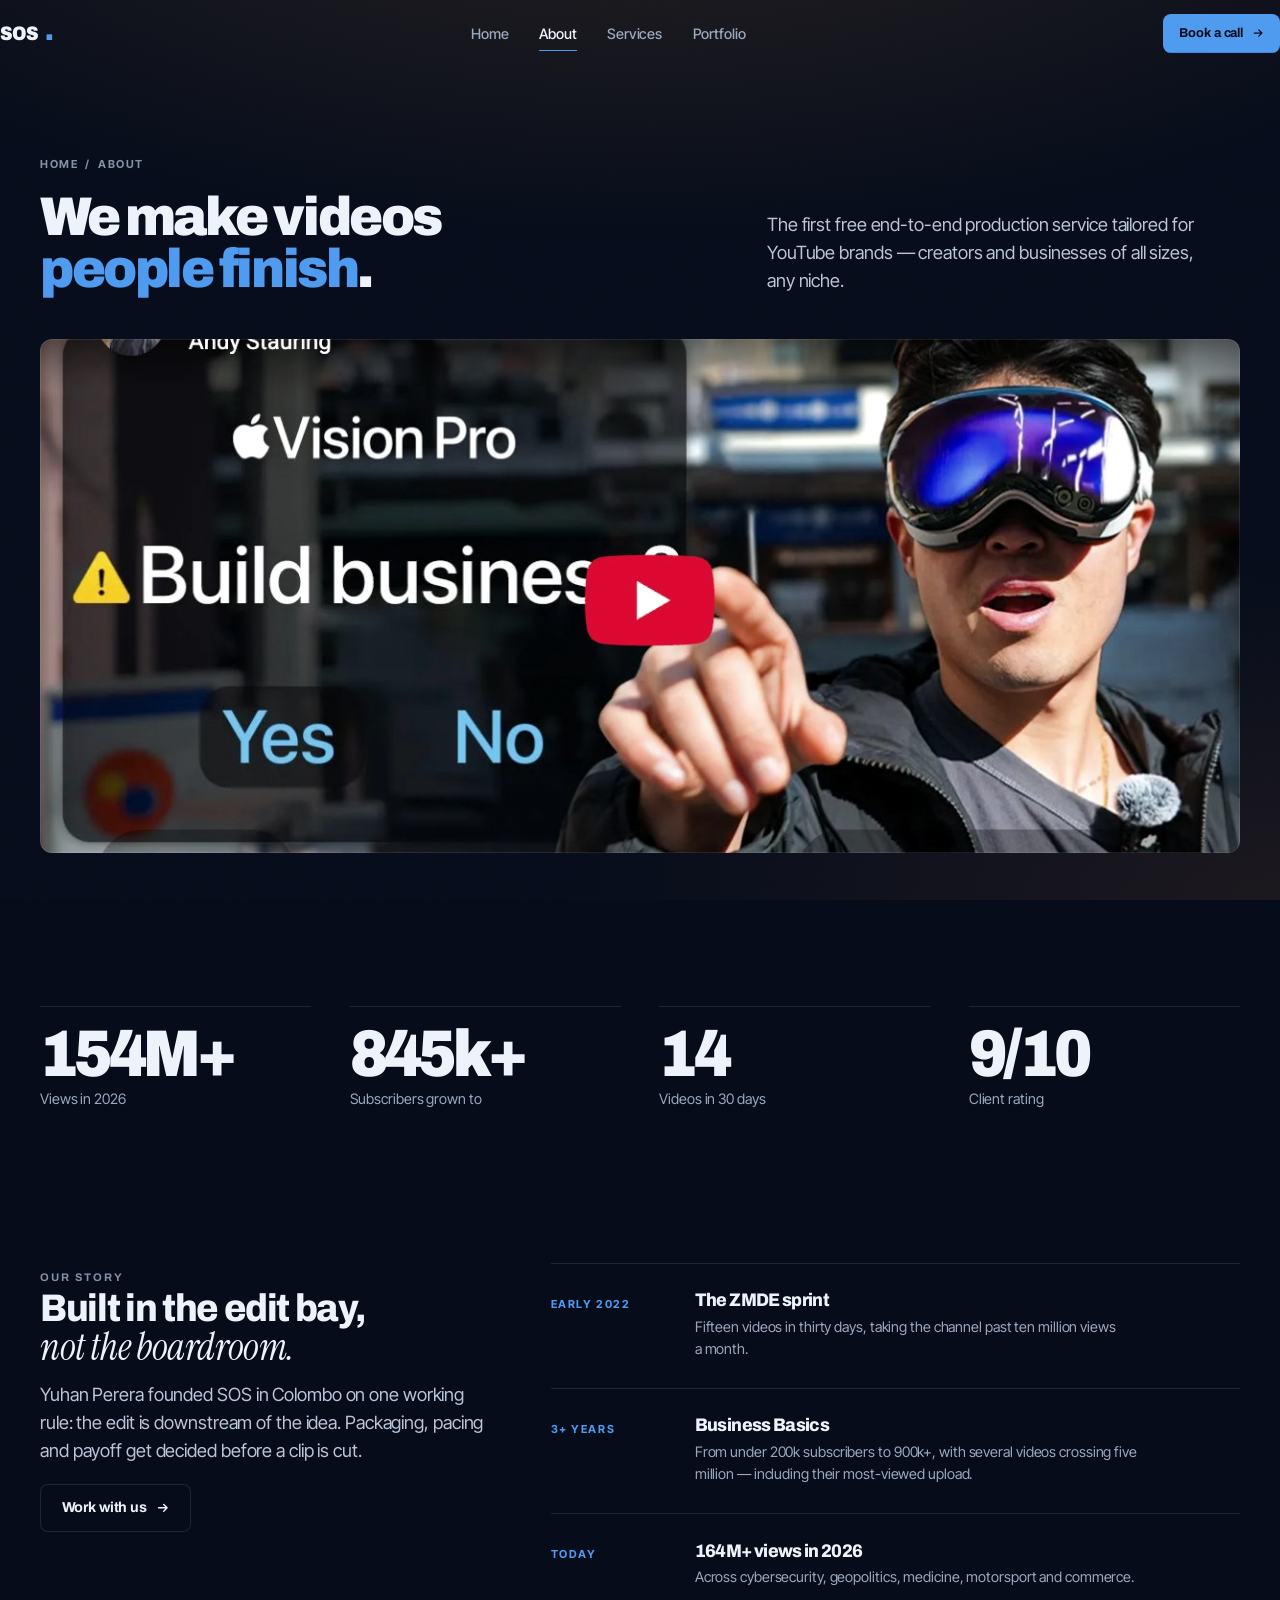
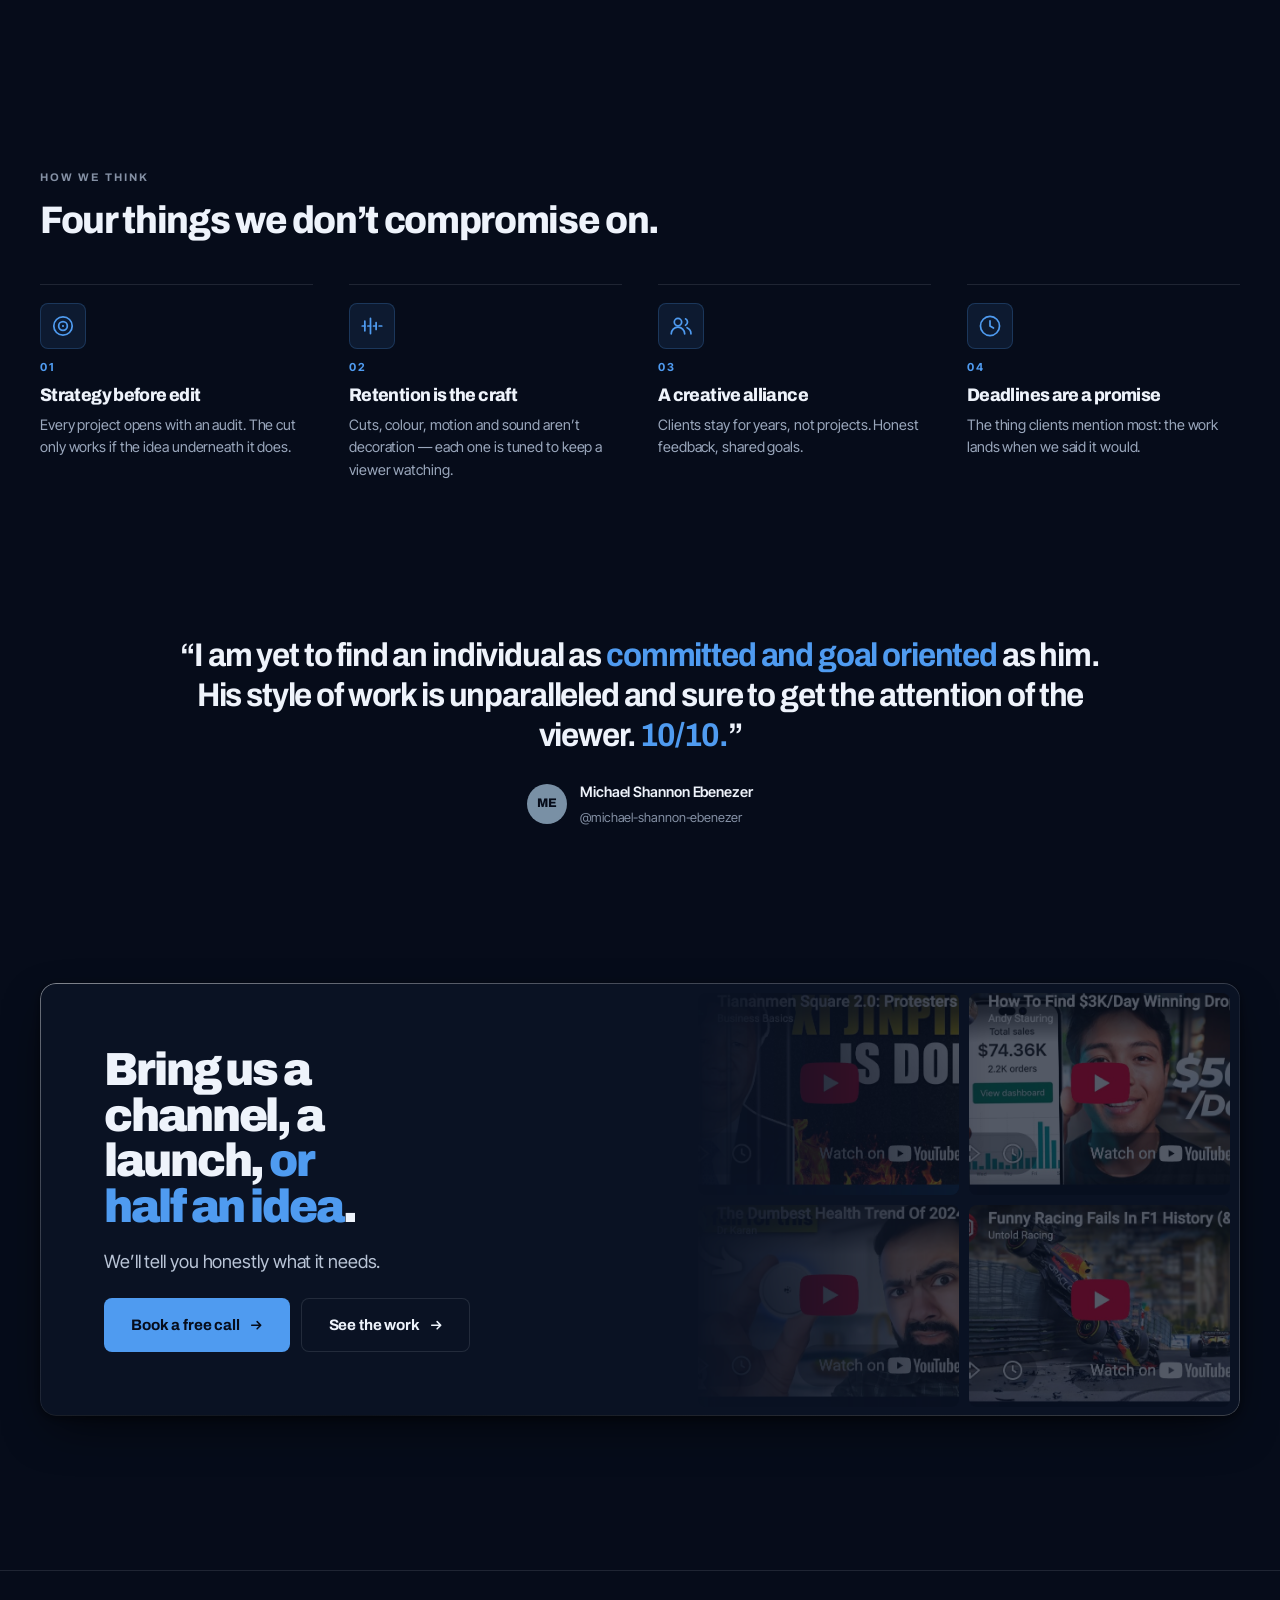
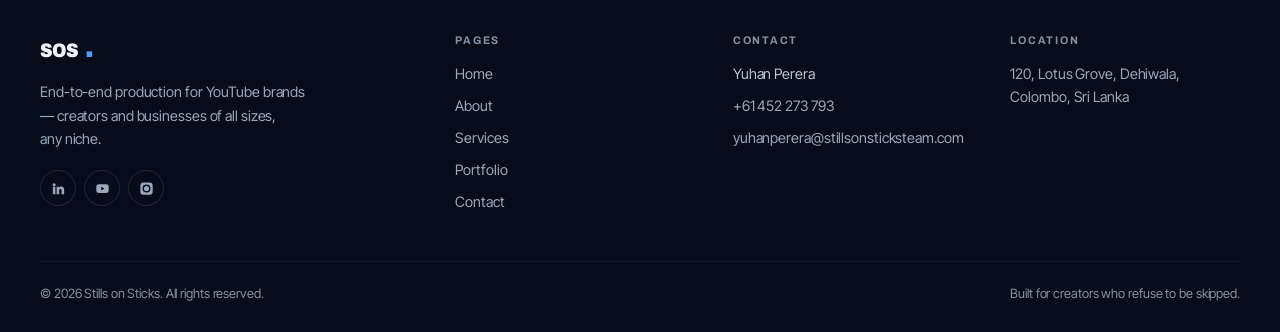
==== commit 6c8a0b74: "Fix the broken layout: black-screen risk, colliding figures, scroll voids My checks passed while the" ====
--- a/about.html
+++ b/about.html
@@ -33,13 +33,6 @@
 </head>
 <body>
 <a class="skip-link" href="#main">Skip to content</a>
-<div class="intro" aria-hidden="true">
-  <div style="display:grid;justify-items:center">
-    <span class="intro__mark">SOS<em>.</em></span>
-    <span class="intro__bar"><i></i></span>
-    <span class="intro__pct">000</span>
-  </div>
-</div>
 <div class="atmos" aria-hidden="true"><div class="atmos__vignette"></div><div class="atmos__grain"></div></div>
 <div class="progress" aria-hidden="true"></div>
 
--- a/assets/css/cinema.css
+++ b/assets/css/cinema.css
@@ -1,60 +1,11 @@
 /* ==========================================================================
    cinema.css — the parts that make this a showreel rather than a layout
    --------------------------------------------------------------------------
-   Intro reveal, play cursor, the hero wall, scroll-scrubbed timeline,
-   horizontal gallery, glow/bloom. Everything degrades: without JS the pinned
+   Play cursor, the hero wall, the scroll-scrubbed timeline, the work
+   rail, glow/bloom. Everything degrades: without JS the pinned
    sections become ordinary stacked content, and prefers-reduced-motion stops
    all drift.
    ========================================================================== */
-
-/* ==========================================================================
-   Intro — a shutter wipe, once per session
-   ========================================================================== */
-.intro {
-  position: fixed;
-  inset: 0;
-  z-index: 3000;
-  display: grid;
-  place-items: center;
-  background: var(--ink-1000);
-  transition: clip-path 1s var(--e-inout);
-  clip-path: inset(0 0 0 0);
-}
-.intro.is-done { clip-path: inset(0 0 100% 0); pointer-events: none; }
-.intro__mark {
-  font-family: "Archivo", sans-serif;
-  font-weight: 900;
-  font-stretch: 86%;
-  font-size: clamp(3rem, 14vw, 9rem);
-  letter-spacing: -0.07em;
-  line-height: 1;
-  color: var(--fg);
-}
-.intro__mark em { font-style: normal; color: var(--azure); }
-.intro__bar {
-  inline-size: min(260px, 50vw);
-  block-size: 2px;
-  margin-block-start: 1.6rem;
-  background: rgb(238 243 251 / 0.14);
-  overflow: hidden;
-}
-.intro__bar i {
-  display: block;
-  block-size: 100%;
-  inline-size: var(--p, 0%);
-  background: var(--azure);
-  box-shadow: 0 0 14px var(--azure);
-  transition: inline-size 0.25s linear;
-}
-.intro__pct {
-  margin-block-start: 0.8rem;
-  font-size: var(--t-micro);
-  font-weight: 700;
-  letter-spacing: 0.3em;
-  color: var(--fg-4);
-  font-variant-numeric: tabular-nums;
-}
-@media (prefers-reduced-motion: reduce) { .intro { display: none; } }
 
 /* ==========================================================================
    Cursor — becomes a PLAY disc over any still
@@ -233,7 +184,13 @@
    stage simply sits at the top of a tall block, so nothing breaks — the
    height collapses via .no-pin.
    ========================================================================== */
-.pin { position: relative; block-size: var(--pin-h, 300vh); }
+/* Default to auto: if cinema.js never sizes this, the section collapses to
+   one screen rather than leaving ~2700px of empty page. JS sets an explicit
+   height only when it is actually going to pin. */
+.pin { position: relative; block-size: var(--pin-h, auto); }
+
+/* Below this the scrub becomes an ordinary gallery — see the query at the
+   end of this file. Pinning only runs on a wide, fine-pointer viewport. */
 .pin__stage { position: sticky; inset-block-start: 0; block-size: 100svh; overflow: hidden; display: grid; align-content: center; }
 html:not(.js) .pin, .pin.no-pin { block-size: auto; }
 html:not(.js) .pin__stage, .pin.no-pin .pin__stage { position: static; block-size: auto; padding-block: var(--section-y); }
@@ -309,10 +266,22 @@
 }
 
 /* ---------- Horizontal gallery ------------------------------------------ */
-.hgal { overflow: hidden; }
-.hgal__track { display: flex; gap: clamp(1rem, 2vw, 1.75rem); will-change: transform; padding-inline: var(--gutter); }
-.hgal__card { flex: none; inline-size: clamp(280px, 44vw, 660px); }
-html:not(.js) .hgal__track, .pin.no-pin .hgal__track { overflow-x: auto; padding-block-end: 1rem; }
+/* A normal horizontally-scrollable rail. Pinning this cost ~4900px of page
+   height to show one screen of cards, and scroll-jacked sideways motion is
+   hostile on touch. Native overflow scroll with snap works everywhere. */
+.hgal {
+  overflow-x: auto;
+  overflow-y: hidden;
+  scroll-snap-type: x mandatory;
+  scrollbar-width: thin;
+  scrollbar-color: var(--ink-500) transparent;
+  padding-block-end: 0.9rem;
+  -webkit-overflow-scrolling: touch;
+}
+.hgal::-webkit-scrollbar { block-size: 6px; }
+.hgal::-webkit-scrollbar-thumb { background: var(--ink-500); border-radius: 99px; }
+.hgal__track { display: flex; gap: clamp(1rem, 2vw, 1.75rem); inline-size: max-content; padding-inline: var(--gutter); }
+.hgal__card { flex: none; inline-size: clamp(260px, 38vw, 520px); scroll-snap-align: start; }
 
 .hgal__head { display: flex; align-items: end; justify-content: space-between; gap: 1.5rem; flex-wrap: wrap; margin-block-end: clamp(1.25rem, 3vw, 2rem); }
 .hgal__prog { inline-size: min(220px, 40vw); block-size: 2px; background: var(--line); }
@@ -343,8 +312,10 @@
   font-family: "Archivo", sans-serif;
   font-weight: 900;
   font-stretch: 84%;
-  font-size: clamp(4rem, 2rem + 10vw, 11rem);
-  line-height: 0.8;
+  /* A 3-up grid gives each cell ~colwidth/3 to play with; "164M+" needs about
+     3em, so the cap has to stay well under that or the figures collide. */
+  font-size: clamp(2.4rem, 0.5rem + 5.6vw, 8rem);
+  line-height: 0.84;
   letter-spacing: -0.065em;
   font-variant-numeric: tabular-nums;
   background: linear-gradient(180deg, var(--fg) 30%, rgb(79 155 240 / 0.35));
@@ -368,3 +339,32 @@
   background: rgb(79 155 240 / 0.1);
   box-shadow: inset 0 0 0 1px rgb(79 155 240 / 0.22);
 }
+
+
+/* ==========================================================================
+   Narrow / touch: unpin everything and let the scrub read as a gallery
+   ========================================================================== */
+@media (max-width: 1023px), (pointer: coarse) {
+  .pin { block-size: auto !important; }
+  .pin__stage { position: static; block-size: auto; overflow: visible; padding-block: var(--section-y); }
+
+  .scrub { grid-template-columns: minmax(0, 1fr); gap: 1.5rem; }
+  .scrub__frame {
+    aspect-ratio: auto;
+    display: grid;
+    grid-template-columns: 1fr 1fr;
+    gap: clamp(0.5rem, 1.5vw, 0.9rem);
+    background: none;
+    box-shadow: none;
+    border-radius: 0;
+  }
+  .scrub__frame::after { display: none; }
+  .scrub__frame img {
+    position: static;
+    opacity: 1;
+    scale: 1;
+    aspect-ratio: 16 / 9;
+    border-radius: var(--r-sm);
+  }
+  .scrub__meta, .scrub__rail, .scrub__client, .scrub__title { display: none; }
+}
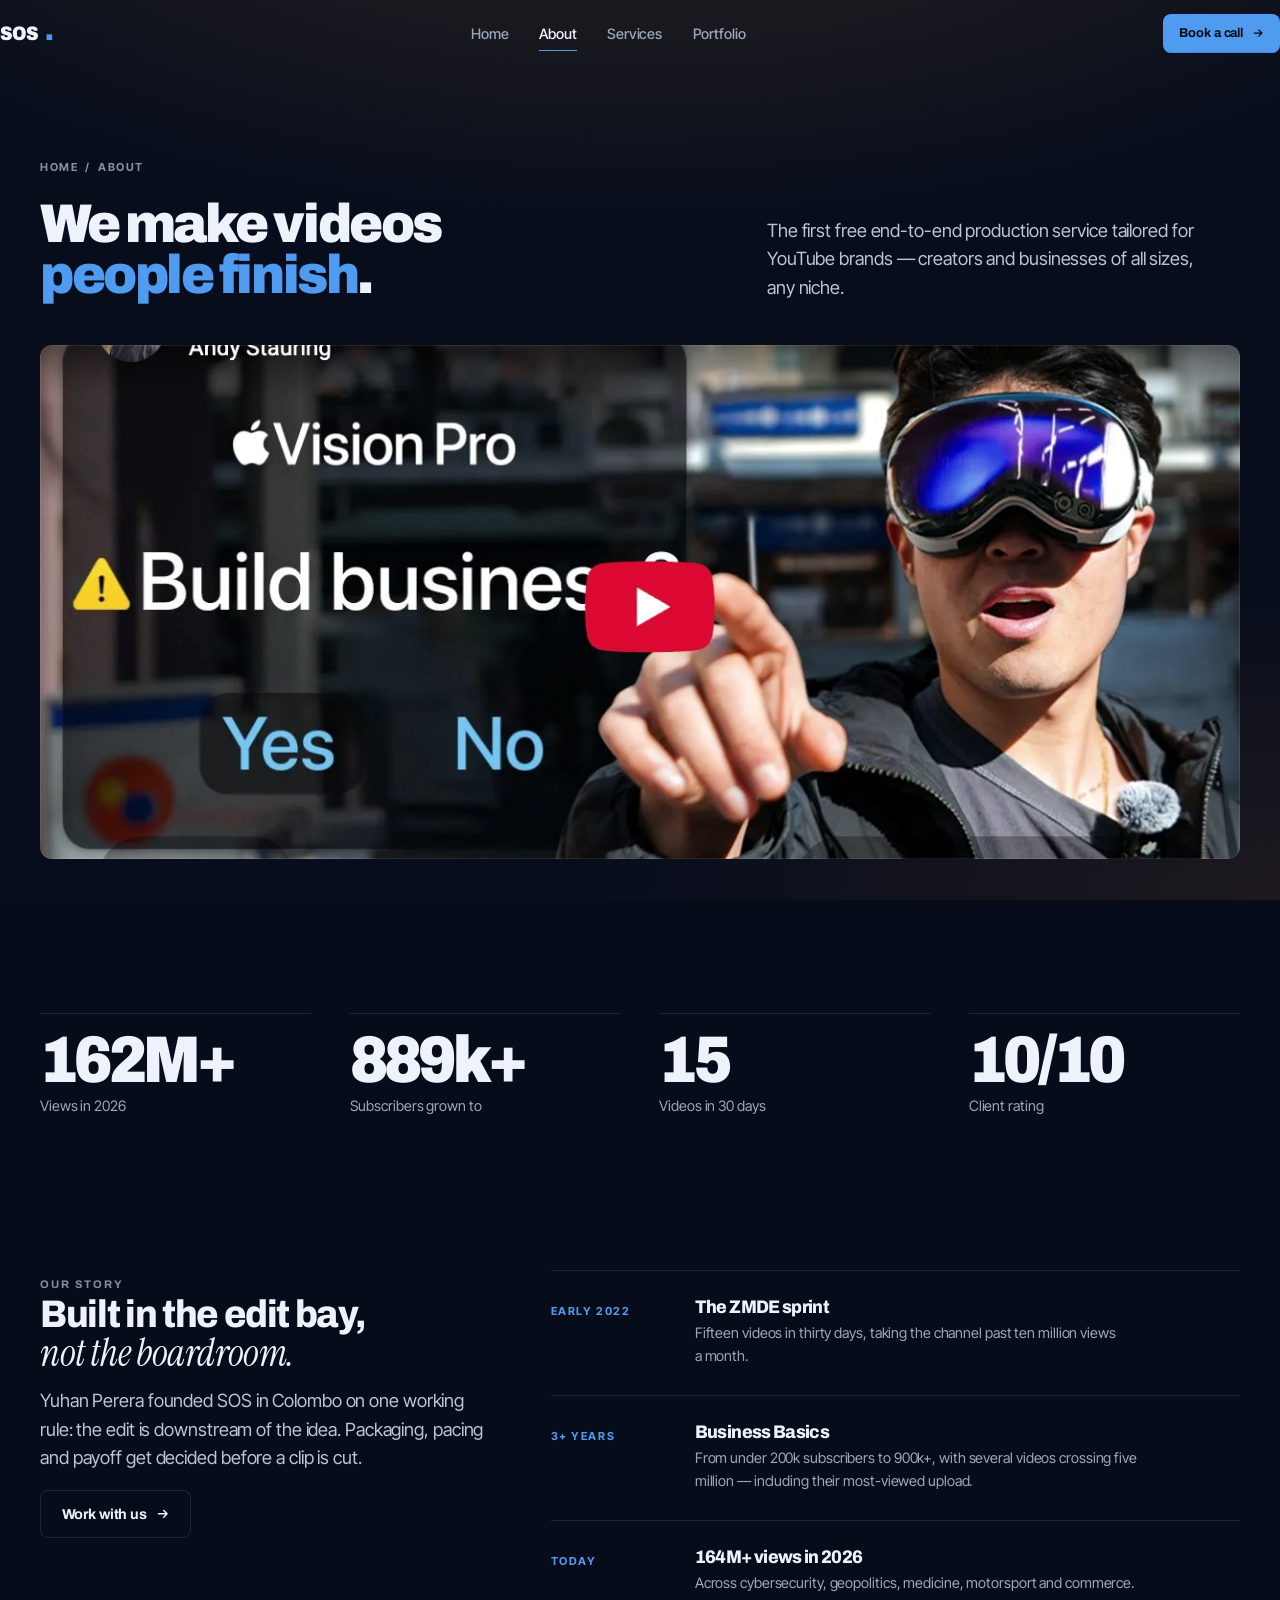
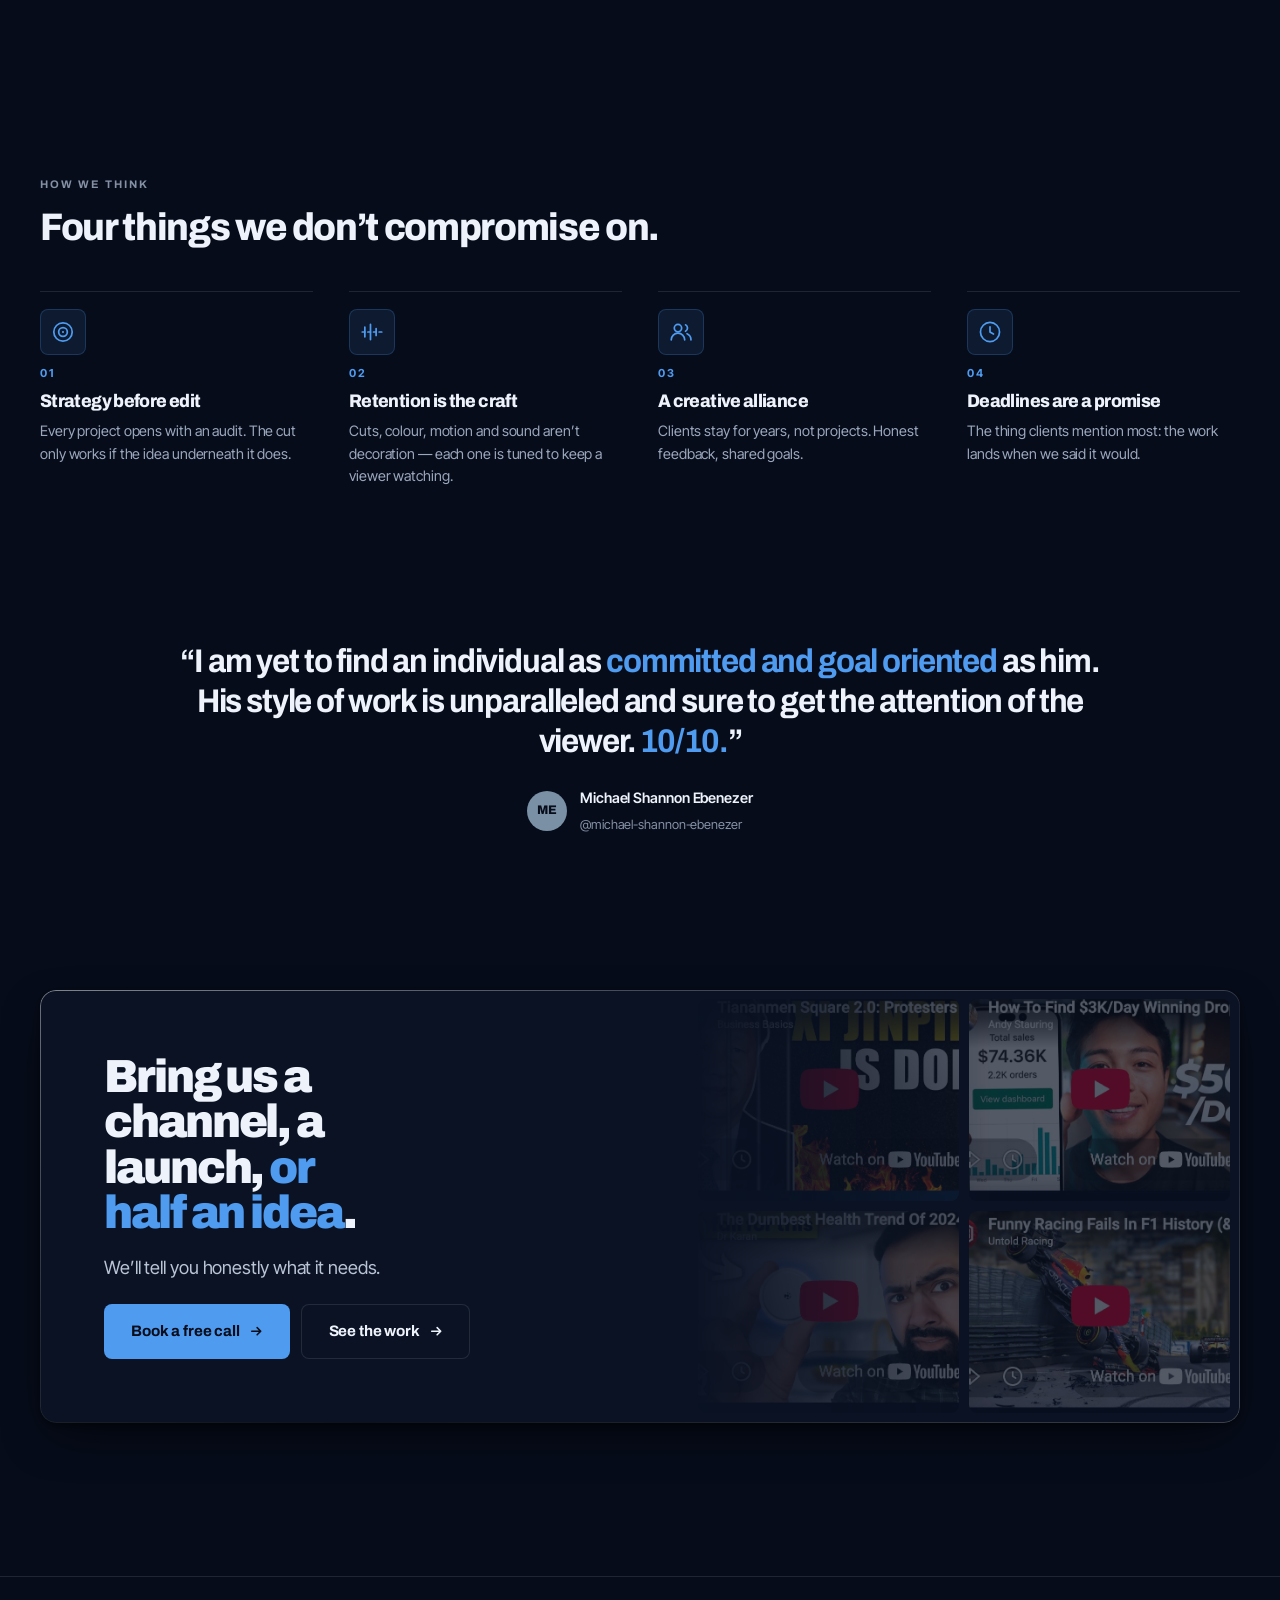
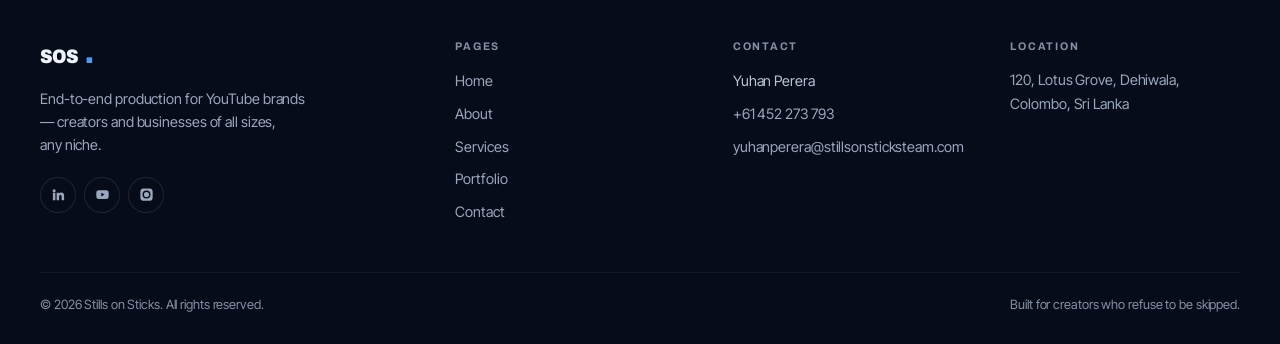
==== commit aae013a9: "QA pass for handover: fix findings, add the suite and a handover doc Audited every page at 320/360/3" ====
--- a/about.html
+++ b/about.html
@@ -16,6 +16,8 @@
     }
   }, 2500);
 </script>
+<link rel="canonical" href="https://stillsonsticks.com/about.html">
+<meta property="og:url" content="https://stillsonsticks.com/about.html">
 <meta property="og:type" content="website">
 <meta property="og:title" content="About — SOS | Stills on Sticks">
 <meta property="og:description" content="End-to-end production for YouTube brands. Founded by Yuhan Perera in Colombo.">
--- a/assets/css/components.css
+++ b/assets/css/components.css
@@ -654,9 +654,8 @@
 .consent input {
   appearance: none;
   flex: none;
-  inline-size: 17px; block-size: 17px;
-  margin-block-start: 1px;
-  border-radius: 3px;
+  inline-size: 24px; block-size: 24px;   /* WCAG 2.5.8 target size */
+  border-radius: 4px;
   box-shadow: inset 0 0 0 1px var(--fg-4);
   cursor: pointer;
   transition: all var(--d-fast) var(--e-out);
@@ -665,8 +664,8 @@
 .consent input:checked::after {
   content: "";
   display: block;
-  inline-size: 4px; block-size: 8px;
-  margin: 1px auto 0;
+  inline-size: 5px; block-size: 10px;
+  margin: 4px auto 0;
   border: solid var(--ink-900);
   border-width: 0 2px 2px 0;
   rotate: 45deg;
@@ -707,7 +706,14 @@
 @media (max-width: 560px) { .footer__grid { grid-template-columns: 1fr; } }
 .footer__title { font-size: var(--t-micro); font-weight: 700; letter-spacing: 0.16em; text-transform: uppercase; color: var(--fg-4); margin-block-end: 1rem; }
 .footer__list { display: grid; gap: 0.55rem; }
-.footer__list a, .footer__list span { color: var(--fg-3); font-size: var(--t-sm); transition: color var(--d-fast) var(--e-out); }
+.footer__list a, .footer__list span {
+  display: inline-flex;
+  align-items: center;
+  min-block-size: 24px;      /* WCAG 2.5.8 target size */
+  color: var(--fg-3);
+  font-size: var(--t-sm);
+  transition: color var(--d-fast) var(--e-out);
+}
 .footer__list a:hover { color: var(--azure); }
 
 .socials { display: flex; gap: 0.5rem; }
--- a/assets/css/sections.css
+++ b/assets/css/sections.css
@@ -101,6 +101,11 @@
 .page-hero__title em { font-style: normal; color: var(--azure); }
 
 .crumbs { display: flex; gap: 0.45rem; align-items: center; font-size: var(--t-micro); font-weight: 700; letter-spacing: 0.14em; text-transform: uppercase; color: var(--fg-4); margin-block-end: 1.1rem; }
+.crumbs a {
+  display: inline-flex;
+  align-items: center;
+  min-block-size: 24px;      /* WCAG 2.5.8 target size */
+}
 .crumbs a:hover { color: var(--fg-2); }
 
 /* ==========================================================================
